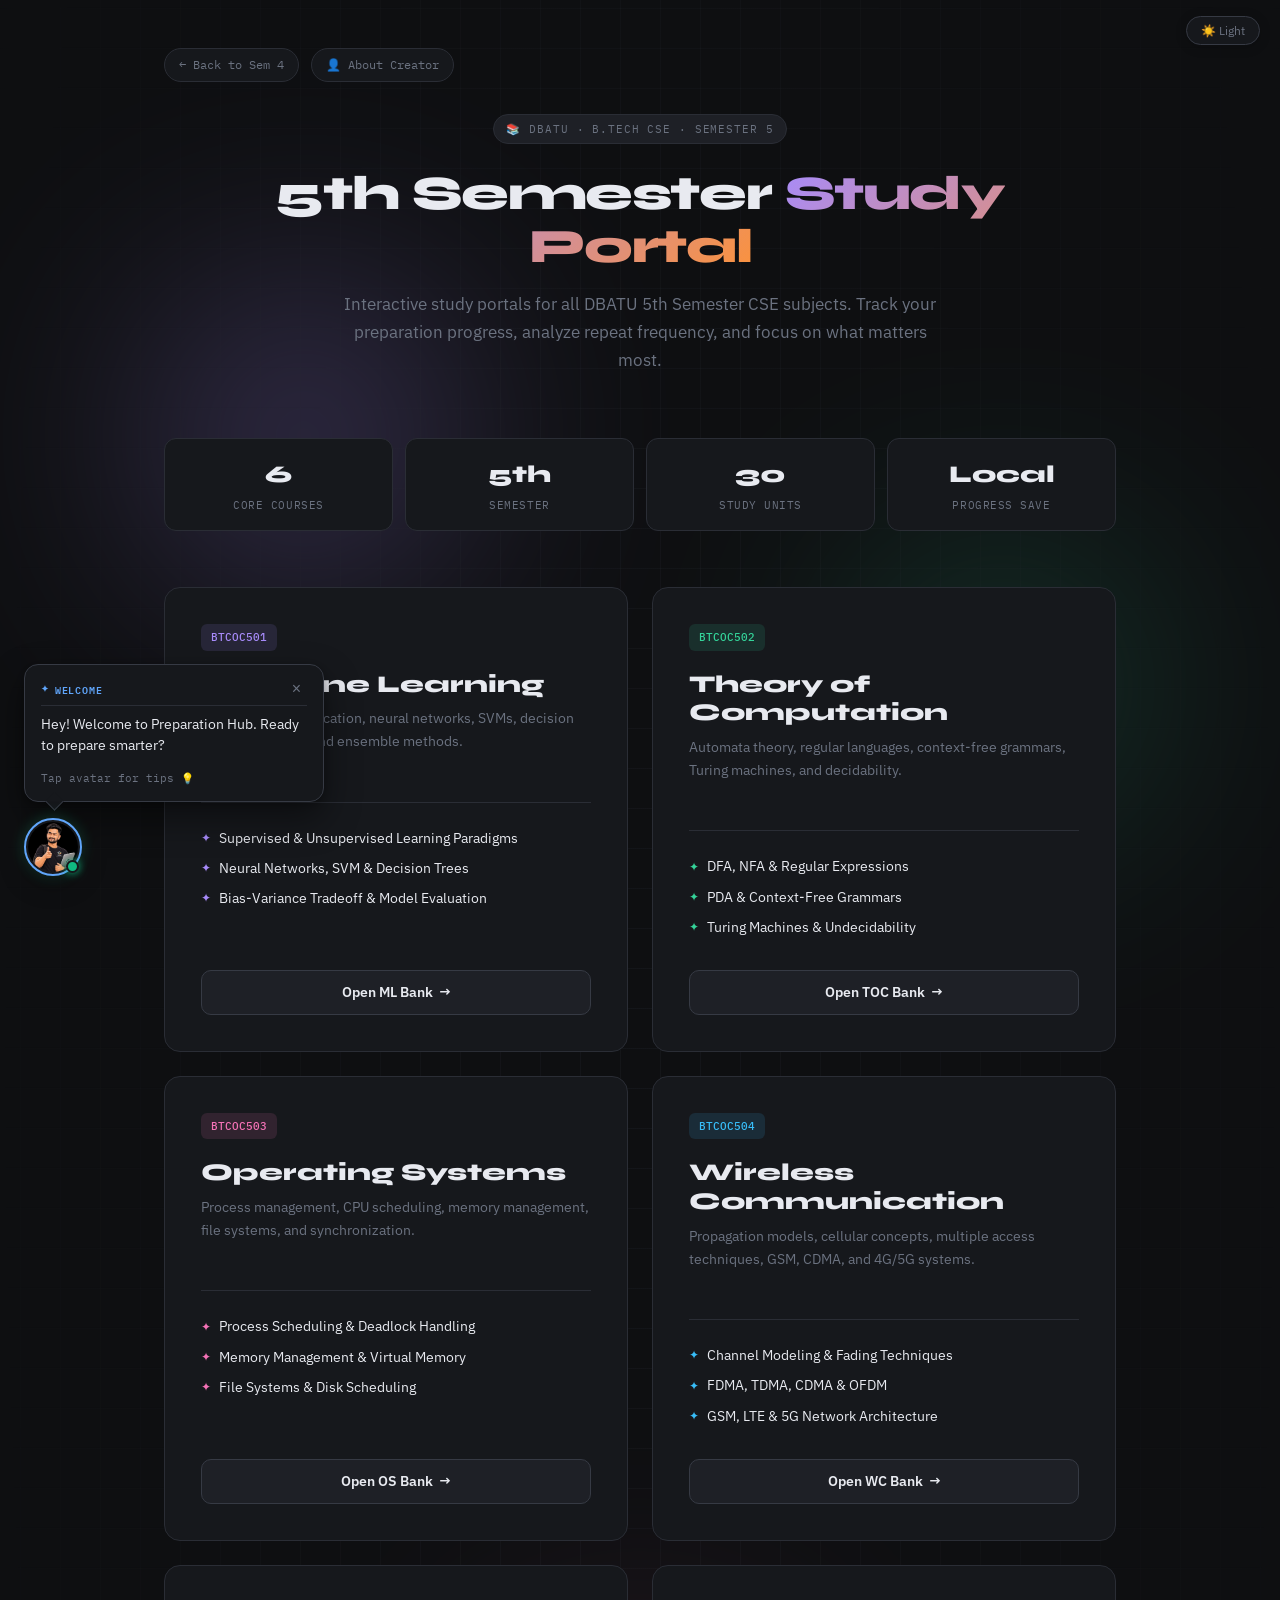
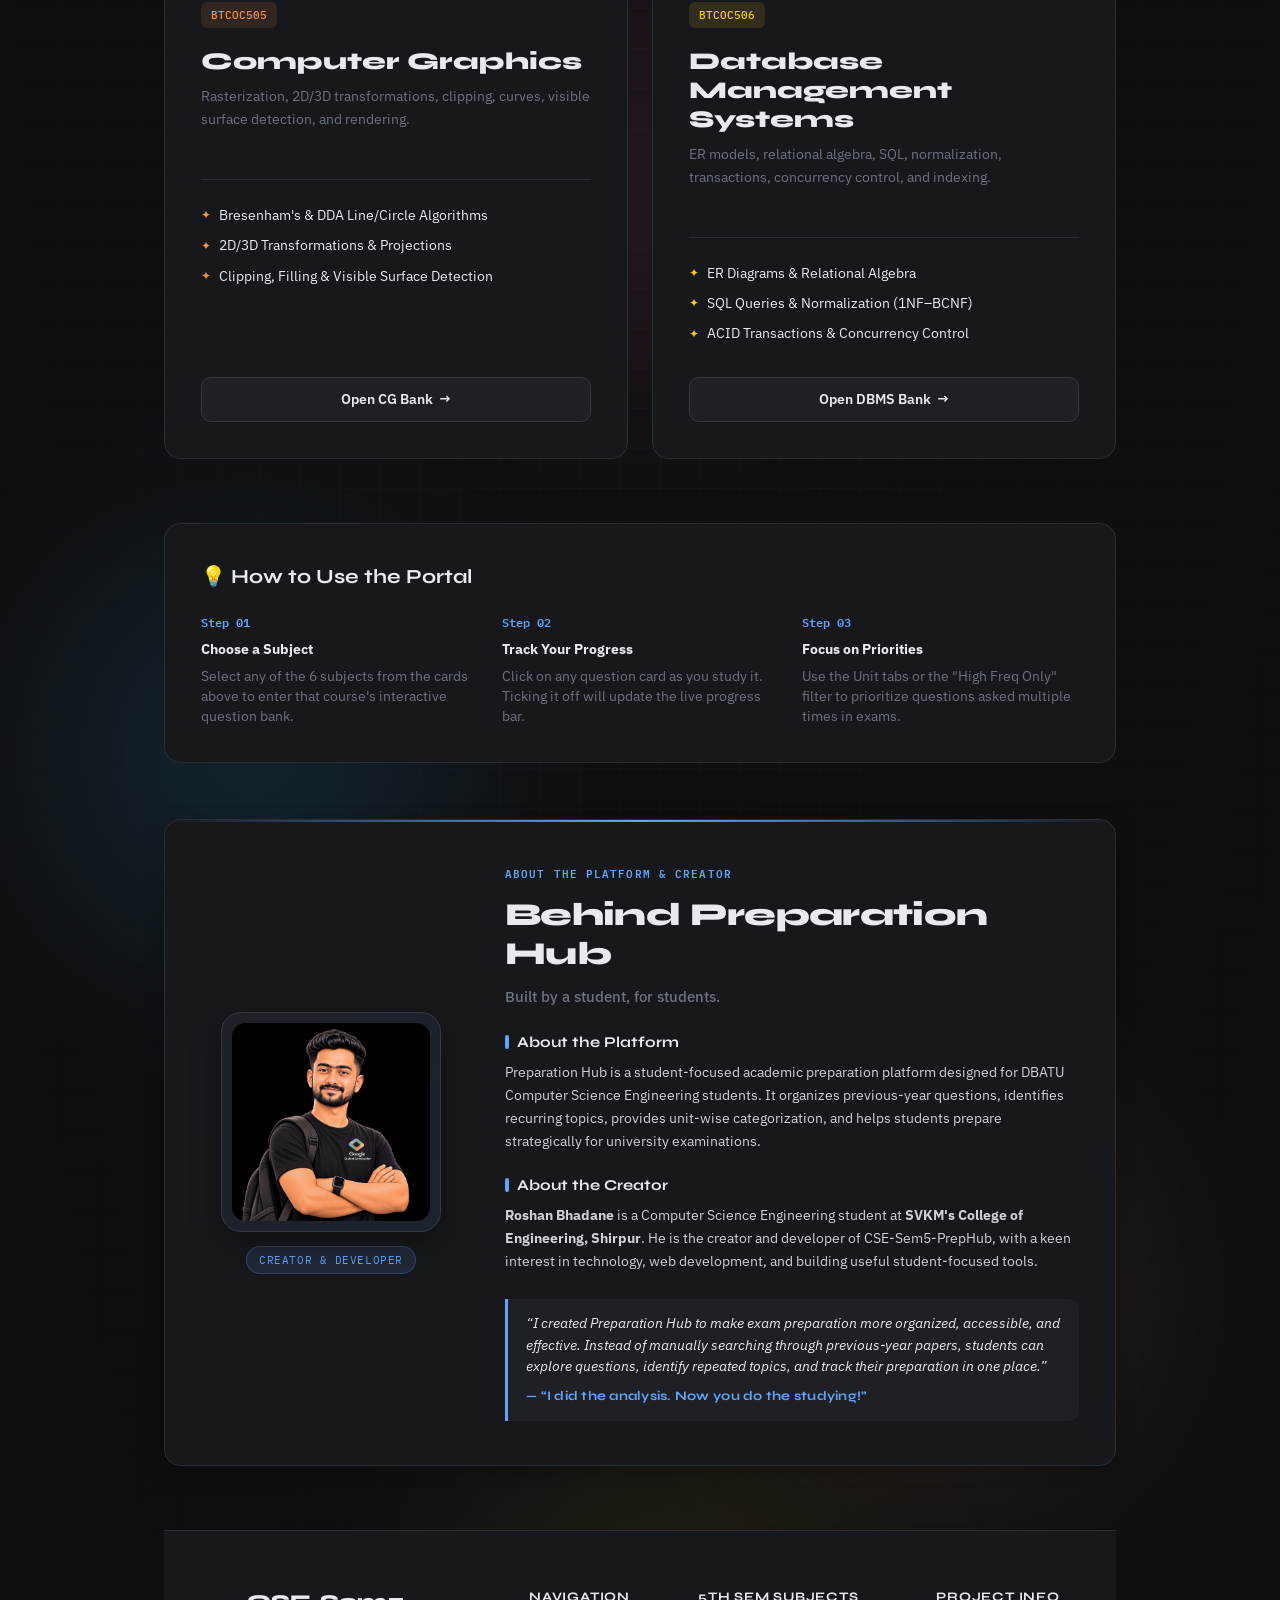
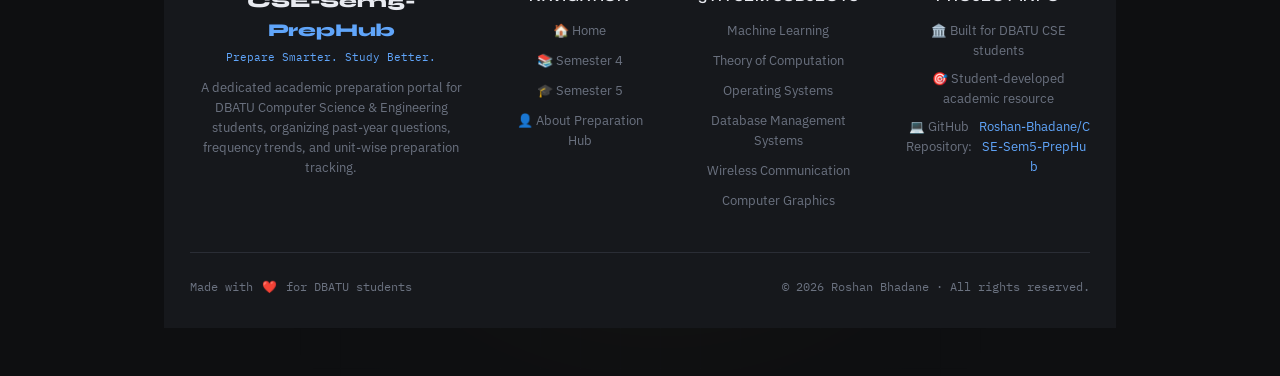
==== index.html @ 79b32caa "Integrate animated avatar student guide, About section, and unified footer system across all pages" ====
<!DOCTYPE html>
<html lang="en">
<head>
<meta charset="UTF-8">
<meta name="viewport" content="width=device-width, initial-scale=1.0">
<meta name="description" content="DBATU 5th Semester CSE Study Portal — Interactive PYQ banks for ML, TOC, OS, WC, CG and DBMS with frequency analysis and progress tracking.">
<title>DBATU – 5th Sem CSE Study Portal</title>
<link href="https://fonts.googleapis.com/css2?family=Syne:wght@400;600;700;800&family=IBM+Plex+Mono:wght@400;500&family=IBM+Plex+Sans:wght@300;400;500;600&display=swap" rel="stylesheet">
<link rel="stylesheet" href="assets/css/branding.css">
<style>
  :root {
    --bg: #0e0f11;
    --surface: #16181c;
    --surface2: #1e2026;
    --border: #2a2d35;
    --border2: #363a44;
    --text: #e8eaf0;
    --muted: #6b7280;
    --faint: #3a3d47;

    --ml-color: #a78bfa;
    --ml-glow: rgba(167, 139, 250, 0.15);
    --toc-color: #34d399;
    --toc-glow: rgba(52, 211, 153, 0.15);
    --os-color: #f472b6;
    --os-glow: rgba(244, 114, 182, 0.15);
    --wc-color: #38bdf8;
    --wc-glow: rgba(56, 189, 248, 0.15);
    --cg-color: #fb923c;
    --cg-glow: rgba(251, 146, 60, 0.15);
    --dbms-color: #facc15;
    --dbms-glow: rgba(250, 204, 21, 0.15);
    --primary: #60a5fa;
  }

  * { box-sizing: border-box; margin: 0; padding: 0; }
  html { scroll-behavior: smooth; }

  body {
    background: var(--bg);
    color: var(--text);
    font-family: 'IBM Plex Sans', sans-serif;
    font-size: 15px;
    line-height: 1.65;
    min-height: 100vh;
    overflow-x: hidden;
    position: relative;
  }

  /* ─── GRID BACKGROUND ─── */
  body::before {
    content: '';
    position: absolute;
    top: 0; left: 0; right: 0; bottom: 0;
    background-image: 
      linear-gradient(rgba(42, 45, 53, 0.25) 1px, transparent 1px),
      linear-gradient(90deg, rgba(42, 45, 53, 0.25) 1px, transparent 1px);
    background-size: 40px 40px;
    background-position: center;
    mask-image: radial-gradient(ellipse at 50% 30%, black, transparent 80%);
    -webkit-mask-image: radial-gradient(ellipse at 50% 30%, black, transparent 80%);
    pointer-events: none;
    z-index: 1;
  }

  /* ─── DECORATIVE GLOWS ─── */
  .glow-orb {
    position: absolute;
    width: 300px;
    height: 300px;
    border-radius: 50%;
    filter: blur(120px);
    pointer-events: none;
    z-index: 0;
    opacity: 0.3;
  }
  #ml-orb {
    background: var(--ml-color);
    top: 8%;
    left: 12%;
  }
  #toc-orb {
    background: var(--toc-color);
    top: 15%;
    right: 10%;
    opacity: 0.2;
  }
  #os-orb {
    background: var(--os-color);
    top: 50%;
    left: 50%;
    transform: translate(-50%, -50%);
    opacity: 0.15;
  }
  #wc-orb {
    background: var(--wc-color);
    bottom: 30%;
    left: 8%;
    opacity: 0.2;
  }
  #cg-orb {
    background: var(--cg-color);
    bottom: 15%;
    right: 15%;
    opacity: 0.2;
  }
  #dbms-orb {
    background: var(--dbms-color);
    bottom: 5%;
    left: 40%;
    opacity: 0.15;
  }

  /* ─── CONTAINER ─── */
  .container {
    max-width: 1000px;
    margin: 0 auto;
    padding: 3rem 1.5rem;
    position: relative;
    z-index: 2;
  }

  /* ─── HEADER ─── */
  header {
    text-align: center;
    margin-bottom: 4rem;
  }
  .uni-badge {
    font-family: 'IBM Plex Mono', monospace;
    font-size: 11px;
    background: var(--surface2);
    border: 1px solid var(--border);
    color: var(--muted);
    padding: 5px 12px;
    border-radius: 20px;
    letter-spacing: .08em;
    display: inline-block;
    margin-bottom: 1.5rem;
    text-transform: uppercase;
    animation: fadeIn 0.8s ease;
  }
  h1 {
    font-family: 'Syne', sans-serif;
    font-size: clamp(28px, 6vw, 48px);
    font-weight: 800;
    letter-spacing: -.03em;
    color: var(--text);
    line-height: 1.1;
    margin-bottom: 1rem;
    animation: slideUp 0.8s cubic-bezier(0.16, 1, 0.3, 1);
  }
  h1 span {
    background: linear-gradient(135deg, var(--ml-color), var(--cg-color));
    -webkit-background-clip: text;
    background-clip: text;
    -webkit-text-fill-color: transparent;
    color: transparent;
  }
  header p {
    font-size: clamp(14px, 2vw, 17px);
    color: var(--muted);
    max-width: 620px;
    margin: 0 auto;
    animation: slideUp 0.9s cubic-bezier(0.16, 1, 0.3, 1);
  }

  /* ─── STATS DASHBOARD ─── */
  .stats-grid {
    display: grid;
    grid-template-columns: repeat(4, 1fr);
    gap: 12px;
    margin-bottom: 3.5rem;
    animation: slideUp 1s cubic-bezier(0.16, 1, 0.3, 1);
  }
  .stat-card {
    background: var(--surface);
    border: 1px solid var(--border);
    border-radius: 12px;
    padding: 1rem 1.25rem;
    text-align: center;
    transition: transform 0.2s ease, border-color 0.2s ease;
  }
  .stat-card:hover {
    border-color: var(--border2);
    transform: translateY(-2px);
  }
  .stat-val {
    font-family: 'Syne', sans-serif;
    font-size: 24px;
    font-weight: 800;
    color: var(--text);
    margin-bottom: 2px;
  }
  .stat-label {
    font-family: 'IBM Plex Mono', monospace;
    font-size: 11px;
    color: var(--muted);
    text-transform: uppercase;
    letter-spacing: 0.05em;
  }

  /* ─── PORTAL CARDS ─── */
  .portal-grid {
    display: grid;
    grid-template-columns: repeat(2, 1fr);
    gap: 1.5rem;
    margin-bottom: 4rem;
    animation: slideUp 1.1s cubic-bezier(0.16, 1, 0.3, 1);
  }
  
  .portal-card {
    background: var(--surface);
    border: 1px solid var(--border);
    border-radius: 16px;
    padding: 2.25rem;
    display: flex;
    flex-direction: column;
    position: relative;
    overflow: hidden;
    transition: all 0.3s cubic-bezier(0.16, 1, 0.3, 1);
    cursor: pointer;
    text-decoration: none;
    color: inherit;
  }

  .portal-card::before {
    content: '';
    position: absolute;
    top: 0; left: 0; width: 100%; height: 100%;
    background: radial-gradient(800px circle at var(--x, 50%) var(--y, 50%), var(--card-glow), transparent 40%);
    opacity: 0;
    transition: opacity 0.3s ease;
    pointer-events: none;
    z-index: 1;
  }

  .portal-card:hover::before {
    opacity: 1;
  }

  .portal-card:hover {
    border-color: var(--card-theme);
    transform: translateY(-4px);
    box-shadow: 0 12px 30px var(--card-glow-shadow);
  }

  .portal-card.ml {
    --card-theme: var(--ml-color);
    --card-glow: var(--ml-glow);
    --card-glow-shadow: rgba(167, 139, 250, 0.08);
  }
  .portal-card.toc {
    --card-theme: var(--toc-color);
    --card-glow: var(--toc-glow);
    --card-glow-shadow: rgba(52, 211, 153, 0.08);
  }
  .portal-card.os {
    --card-theme: var(--os-color);
    --card-glow: var(--os-glow);
    --card-glow-shadow: rgba(244, 114, 182, 0.08);
  }
  .portal-card.wc {
    --card-theme: var(--wc-color);
    --card-glow: var(--wc-glow);
    --card-glow-shadow: rgba(56, 189, 248, 0.08);
  }
  .portal-card.cg {
    --card-theme: var(--cg-color);
    --card-glow: var(--cg-glow);
    --card-glow-shadow: rgba(251, 146, 60, 0.08);
  }
  .portal-card.dbms {
    --card-theme: var(--dbms-color);
    --card-glow: var(--dbms-glow);
    --card-glow-shadow: rgba(250, 204, 21, 0.08);
  }

  .card-badge {
    align-self: flex-start;
    font-family: 'IBM Plex Mono', monospace;
    font-size: 11px;
    font-weight: 500;
    color: var(--card-theme);
    background: color-mix(in srgb, var(--card-theme) 12%, transparent);
    padding: 4px 10px;
    border-radius: 6px;
    margin-bottom: 1.25rem;
    z-index: 2;
  }

  .card-title {
    font-family: 'Syne', sans-serif;
    font-size: 24px;
    font-weight: 800;
    color: var(--text);
    margin-bottom: 0.5rem;
    line-height: 1.2;
    z-index: 2;
  }

  .card-desc {
    font-size: 14px;
    color: var(--muted);
    margin-bottom: 1.5rem;
    z-index: 2;
  }

  .card-divider {
    height: 1px;
    background: var(--border);
    margin: 1.5rem 0;
    z-index: 2;
  }

  .card-features {
    list-style: none;
    display: flex;
    flex-direction: column;
    gap: 8px;
    margin-bottom: 2rem;
    z-index: 2;
  }

  .card-feature {
    font-size: 13.5px;
    color: var(--text);
    display: flex;
    align-items: center;
    gap: 8px;
  }

  .card-feature::before {
    content: '✦';
    color: var(--card-theme);
    font-size: 12px;
  }

  .card-action {
    margin-top: auto;
    background: var(--surface2);
    border: 1px solid var(--border2);
    color: var(--text);
    text-align: center;
    padding: 10px 16px;
    border-radius: 10px;
    font-size: 14px;
    font-weight: 600;
    display: flex;
    align-items: center;
    justify-content: center;
    gap: 6px;
    transition: all 0.2s ease;
    z-index: 2;
  }

  .portal-card:hover .card-action {
    background: var(--card-theme);
    border-color: var(--card-theme);
    color: #000000;
  }

  /* ─── GUIDE SECTION ─── */
  .guide-section {
    background: var(--surface);
    border: 1px solid var(--border);
    border-radius: 16px;
    padding: 2.25rem;
    animation: slideUp 1.2s cubic-bezier(0.16, 1, 0.3, 1);
  }
  .guide-title {
    font-family: 'Syne', sans-serif;
    font-size: 20px;
    font-weight: 700;
    color: var(--text);
    margin-bottom: 1.25rem;
    display: flex;
    align-items: center;
    gap: 8px;
  }
  .guide-grid {
    display: grid;
    grid-template-columns: repeat(3, 1fr);
    gap: 1.5rem;
  }
  .guide-step {
    font-size: 13.5px;
  }
  .step-num {
    font-family: 'IBM Plex Mono', monospace;
    font-size: 12px;
    color: var(--primary);
    margin-bottom: 6px;
    display: block;
    font-weight: 600;
  }
  .guide-step h4 {
    font-size: 14px;
    color: var(--text);
    margin-bottom: 4px;
  }
  .guide-step p {
    color: var(--muted);
    line-height: 1.5;
  }

  /* ─── BACK LINK ─── */
  .back-link {
    display: inline-flex;
    align-items: center;
    gap: 6px;
    font-family: 'IBM Plex Mono', monospace;
    font-size: 12px;
    color: var(--muted);
    text-decoration: none;
    padding: 6px 14px;
    border: 1px solid var(--border);
    border-radius: 20px;
    background: var(--surface);
    margin-bottom: 2rem;
    transition: all 0.2s ease;
    animation: fadeIn 0.6s ease;
  }
  .back-link:hover {
    color: var(--text);
    border-color: var(--border2);
    background: var(--surface2);
  }

  /* ─── FOOTER ─── */
  footer {
    text-align: center;
    margin-top: 5rem;
    padding-top: 2rem;
    border-top: 1px solid var(--border);
    font-family: 'IBM Plex Mono', monospace;
    font-size: 12px;
    color: var(--muted);
  }

  /* ─── ANIMATIONS ─── */
  @keyframes fadeIn {
    from { opacity: 0; }
    to { opacity: 1; }
  }
  @keyframes slideUp {
    from { opacity: 0; transform: translateY(20px); }
    to { opacity: 1; transform: translateY(0); }
  }

  /* ─── RESPONSIVE ─── */
  @media (max-width: 900px) {
    .portal-grid {
      grid-template-columns: 1fr;
      gap: 1.5rem;
    }
  }
  @media (max-width: 768px) {
    .stats-grid {
      grid-template-columns: repeat(2, 1fr);
    }
    .guide-grid {
      grid-template-columns: 1fr;
      gap: 1.25rem;
    }
    .container {
      padding: 2rem 1rem;
    }
  }

  /* ─── LIGHT MODE ─── */
  html.light {
    --bg: #eceff6;
    --surface: #ffffff;
    --surface2: #f4f6fb;
    --border: rgba(0,0,0,0.07);
    --border2: rgba(0,0,0,0.13);
    --text: #0c0e15;
    --muted: #5c6880;
    --faint: #e0e4ef;
    --ml-glow: rgba(167,139,250,0.12);
    --toc-glow: rgba(52,211,153,0.12);
    --os-glow: rgba(244,114,182,0.12);
    --wc-glow: rgba(56,189,248,0.12);
    --cg-glow: rgba(251,146,60,0.12);
    --dbms-glow: rgba(250,204,21,0.12);
  }
  html.light body::before { opacity: 0.4; }
  html.light .glow-orb { opacity: 0.10; }
  html.light .stat-card {
    background: #ffffff;
    border-color: rgba(0,0,0,0.07);
    box-shadow: 0 1px 2px rgba(0,0,0,0.05), 0 2px 10px rgba(0,0,0,0.04);
  }
  html.light .stat-card:hover {
    border-color: rgba(0,0,0,0.12);
    box-shadow: 0 4px 14px rgba(0,0,0,0.09);
  }
  html.light .portal-card {
    background: #ffffff;
    border-color: rgba(0,0,0,0.07);
    box-shadow: 0 2px 4px rgba(0,0,0,0.06), 0 6px 22px rgba(0,0,0,0.05);
  }
  html.light .portal-card:hover {
    box-shadow: 0 8px 28px rgba(0,0,0,0.11), 0 2px 8px rgba(0,0,0,0.07);
  }
  html.light .card-divider { background: rgba(0,0,0,0.06); }
  html.light .card-action {
    background: #f0f3f9;
    border-color: rgba(0,0,0,0.10);
    color: #0c0e15;
  }
  html.light .guide-section {
    background: #ffffff;
    border-color: rgba(0,0,0,0.07);
    box-shadow: 0 1px 3px rgba(0,0,0,0.06), 0 4px 18px rgba(0,0,0,0.05);
  }
  html.light footer { border-top-color: rgba(0,0,0,0.08); }
  html.light .back-link {
    background: #ffffff;
    border-color: rgba(0,0,0,0.10);
  }

  /* ─── FLOATING THEME TOGGLE ─── */
  .theme-toggle-float {
    position: fixed;
    top: 16px;
    right: 20px;
    z-index: 999;
    background: var(--surface);
    border: 1px solid var(--border2);
    color: var(--muted);
    padding: 6px 14px;
    border-radius: 20px;
    font-size: 12px;
    cursor: pointer;
    transition: all .15s ease;
    font-family: 'IBM Plex Sans', sans-serif;
    display: inline-flex;
    align-items: center;
    gap: 5px;
    box-shadow: 0 2px 12px rgba(0,0,0,.2);
    white-space: nowrap;
  }
  .theme-toggle-float:hover { background: var(--faint); color: var(--text); border-color: var(--border2); }
</style>
</head>
<body>

<div class="glow-orb" id="ml-orb"></div>
<div class="glow-orb" id="toc-orb"></div>
<div class="glow-orb" id="os-orb"></div>
<div class="glow-orb" id="wc-orb"></div>
<div class="glow-orb" id="cg-orb"></div>
<div class="glow-orb" id="dbms-orb"></div>

<button class="theme-toggle-float" id="theme-toggle-btn" onclick="toggleTheme()">☀️ Light</button>

<div class="container">
  <a href="sem4index.html" class="back-link">← Back to Sem 4</a>
  <a href="#about" class="back-link" style="margin-left: 8px;">👤 About Creator</a>

  <!-- ─── HEADER ─── -->
  <header>
    <div class="uni-badge">📚 DBATU · B.Tech CSE · Semester 5</div>
    <h1>5th Semester <span>Study Portal</span></h1>
    <p>Interactive study portals for all DBATU 5th Semester CSE subjects. Track your preparation progress, analyze repeat frequency, and focus on what matters most.</p>
  </header>

  <!-- ─── STATS DASHBOARD ─── -->
  <div class="stats-grid">
    <div class="stat-card">
      <div class="stat-val">6</div>
      <div class="stat-label">Core Courses</div>
    </div>
    <div class="stat-card">
      <div class="stat-val">5th</div>
      <div class="stat-label">Semester</div>
    </div>
    <div class="stat-card">
      <div class="stat-val">30</div>
      <div class="stat-label">Study Units</div>
    </div>
    <div class="stat-card">
      <div class="stat-val">Local</div>
      <div class="stat-label">Progress Save</div>
    </div>
  </div>

  <!-- ─── PORTAL CARDS ─── -->
  <div class="portal-grid">
    <!-- Machine Learning Card -->
    <a href="ml.html" class="portal-card ml" id="card-ml">
      <span class="card-badge">BTCOC501</span>
      <h3 class="card-title">Machine Learning</h3>
      <p class="card-desc">Regression, classification, neural networks, SVMs, decision trees, clustering, and ensemble methods.</p>
      
      <div class="card-divider"></div>
      
      <ul class="card-features">
        <li class="card-feature">Supervised & Unsupervised Learning Paradigms</li>
        <li class="card-feature">Neural Networks, SVM & Decision Trees</li>
        <li class="card-feature">Bias-Variance Tradeoff & Model Evaluation</li>
      </ul>
      
      <div class="card-action">
        Open ML Bank
        <span class="arrow">→</span>
      </div>
    </a>

    <!-- Theory of Computation Card -->
    <a href="toc.html" class="portal-card toc" id="card-toc">
      <span class="card-badge">BTCOC502</span>
      <h3 class="card-title">Theory of Computation</h3>
      <p class="card-desc">Automata theory, regular languages, context-free grammars, Turing machines, and decidability.</p>
      
      <div class="card-divider"></div>
      
      <ul class="card-features">
        <li class="card-feature">DFA, NFA & Regular Expressions</li>
        <li class="card-feature">PDA & Context-Free Grammars</li>
        <li class="card-feature">Turing Machines & Undecidability</li>
      </ul>
      
      <div class="card-action">
        Open TOC Bank
        <span class="arrow">→</span>
      </div>
    </a>

    <!-- Operating System Card -->
    <a href="os.html" class="portal-card os" id="card-os">
      <span class="card-badge">BTCOC503</span>
      <h3 class="card-title">Operating Systems</h3>
      <p class="card-desc">Process management, CPU scheduling, memory management, file systems, and synchronization.</p>
      
      <div class="card-divider"></div>
      
      <ul class="card-features">
        <li class="card-feature">Process Scheduling & Deadlock Handling</li>
        <li class="card-feature">Memory Management & Virtual Memory</li>
        <li class="card-feature">File Systems & Disk Scheduling</li>
      </ul>
      
      <div class="card-action">
        Open OS Bank
        <span class="arrow">→</span>
      </div>
    </a>

    <!-- Wireless Communication Card -->
    <a href="wc.html" class="portal-card wc" id="card-wc">
      <span class="card-badge">BTCOC504</span>
      <h3 class="card-title">Wireless Communication</h3>
      <p class="card-desc">Propagation models, cellular concepts, multiple access techniques, GSM, CDMA, and 4G/5G systems.</p>
      
      <div class="card-divider"></div>
      
      <ul class="card-features">
        <li class="card-feature">Channel Modeling & Fading Techniques</li>
        <li class="card-feature">FDMA, TDMA, CDMA & OFDM</li>
        <li class="card-feature">GSM, LTE & 5G Network Architecture</li>
      </ul>
      
      <div class="card-action">
        Open WC Bank
        <span class="arrow">→</span>
      </div>
    </a>

    <!-- Computer Graphics Card -->
    <a href="cg.html" class="portal-card cg" id="card-cg">
      <span class="card-badge">BTCOC505</span>
      <h3 class="card-title">Computer Graphics</h3>
      <p class="card-desc">Rasterization, 2D/3D transformations, clipping, curves, visible surface detection, and rendering.</p>
      
      <div class="card-divider"></div>
      
      <ul class="card-features">
        <li class="card-feature">Bresenham's & DDA Line/Circle Algorithms</li>
        <li class="card-feature">2D/3D Transformations & Projections</li>
        <li class="card-feature">Clipping, Filling & Visible Surface Detection</li>
      </ul>
      
      <div class="card-action">
        Open CG Bank
        <span class="arrow">→</span>
      </div>
    </a>

    <!-- Database Management System Card -->
    <a href="dbms.html" class="portal-card dbms" id="card-dbms">
      <span class="card-badge">BTCOC506</span>
      <h3 class="card-title">Database Management Systems</h3>
      <p class="card-desc">ER models, relational algebra, SQL, normalization, transactions, concurrency control, and indexing.</p>
      
      <div class="card-divider"></div>
      
      <ul class="card-features">
        <li class="card-feature">ER Diagrams & Relational Algebra</li>
        <li class="card-feature">SQL Queries & Normalization (1NF–BCNF)</li>
        <li class="card-feature">ACID Transactions & Concurrency Control</li>
      </ul>
      
      <div class="card-action">
        Open DBMS Bank
        <span class="arrow">→</span>
      </div>
    </a>
  </div>

  <!-- ─── GUIDE SECTION ─── -->
  <div class="guide-section">
    <h3 class="guide-title">💡 How to Use the Portal</h3>
    <div class="guide-grid">
      <div class="guide-step">
        <span class="step-num">Step 01</span>
        <h4>Choose a Subject</h4>
        <p>Select any of the 6 subjects from the cards above to enter that course's interactive question bank.</p>
      </div>
      <div class="guide-step">
        <span class="step-num">Step 02</span>
        <h4>Track Your Progress</h4>
        <p>Click on any question card as you study it. Ticking it off will update the live progress bar.</p>
      </div>
      <div class="guide-step">
        <span class="step-num">Step 03</span>
        <h4>Focus on Priorities</h4>
        <p>Use the Unit tabs or the "High Freq Only" filter to prioritize questions asked multiple times in exams.</p>
      </div>
    </div>
  </div>

  <!-- ─── ABOUT SECTION ─── -->
  <section class="about-section" id="about">
    <div class="about-grid">
      <!-- Visual Column with avatar-about.png -->
      <div class="about-visual-column">
        <div class="about-avatar-card">
          <img src="assets/avatars/avatar-about.png" alt="Roshan Bhadane — Creator of Preparation Hub" class="about-avatar-img">
        </div>
        <span class="about-avatar-badge">CREATOR & DEVELOPER</span>
      </div>

      <!-- Content Column -->
      <div class="about-content-column">
        <div class="about-eyebrow">ABOUT THE PLATFORM &amp; CREATOR</div>
        <h2 class="about-title">Behind Preparation Hub</h2>
        <div class="about-subtitle">Built by a student, for students.</div>

        <!-- About Platform -->
        <div>
          <div class="about-block-title">About the Platform</div>
          <p class="about-text">
            Preparation Hub is a student-focused academic preparation platform designed for DBATU Computer Science Engineering students. It organizes previous-year questions, identifies recurring topics, provides unit-wise categorization, and helps students prepare strategically for university examinations.
          </p>
        </div>

        <!-- About Creator -->
        <div>
          <div class="about-block-title">About the Creator</div>
          <p class="about-text">
            <strong>Roshan Bhadane</strong> is a Computer Science Engineering student at <strong>SVKM&#39;s College of Engineering, Shirpur</strong>. He is the creator and developer of CSE-Sem5-PrepHub, with a keen interest in technology, web development, and building useful student-focused tools.
          </p>
        </div>

        <!-- Motivation & Quote -->
        <div class="about-quote-box">
          <p class="about-quote-text">
            &ldquo;I created Preparation Hub to make exam preparation more organized, accessible, and effective. Instead of manually searching through previous-year papers, students can explore questions, identify repeated topics, and track their preparation in one place.&rdquo;
          </p>
          <div class="about-signature-line">&mdash; &ldquo;I did the analysis. Now you do the studying!&rdquo;</div>
        </div>
      </div>
    </div>
  </section>

  <!-- ─── UNIFIED WEBSITE FOOTER ─── -->
<footer class="site-footer">
  <div class="footer-inner">
    <div class="footer-grid">
      <!-- Column 1: Branding -->
      <div class="footer-col">
        <div class="footer-brand-title">CSE-Sem5-<span>PrepHub</span></div>
        <span class="footer-tagline">Prepare Smarter. Study Better.</span>
        <p class="footer-desc">
          A dedicated academic preparation portal for DBATU Computer Science & Engineering students, organizing past-year questions, frequency trends, and unit-wise preparation tracking.
        </p>
      </div>

      <!-- Column 2: Quick Navigation -->
      <div class="footer-col">
        <h4 class="footer-col-title">Navigation</h4>
        <ul class="footer-links">
          <li><a href="index.html">🏠 Home</a></li>
          <li><a href="sem4index.html">📚 Semester 4</a></li>
          <li><a href="index.html">🎓 Semester 5</a></li>
          <li><a href="index.html#about">👤 About Preparation Hub</a></li>
        </ul>
      </div>

      <!-- Column 3: Subjects -->
      <div class="footer-col">
        <h4 class="footer-col-title">5th Sem Subjects</h4>
        <ul class="footer-links">
          <li><a href="ml.html">Machine Learning</a></li>
          <li><a href="toc.html">Theory of Computation</a></li>
          <li><a href="os.html">Operating Systems</a></li>
          <li><a href="dbms.html">Database Management Systems</a></li>
          <li><a href="wc.html">Wireless Communication</a></li>
          <li><a href="cg.html">Computer Graphics</a></li>
        </ul>
      </div>

      <!-- Column 4: Project Information -->
      <div class="footer-col">
        <h4 class="footer-col-title">Project Info</h4>
        <ul class="footer-info-list">
          <li>🏛️ Built for DBATU CSE students</li>
          <li>🎯 Student-developed academic resource</li>
          <li>
            💻 GitHub Repository:<br>
            <a href="https://github.com/Roshan-Bhadane/CSE-Sem5-PrepHub" target="_blank" rel="noopener noreferrer">Roshan-Bhadane/CSE-Sem5-PrepHub</a>
          </li>
        </ul>
      </div>
    </div>

    <!-- Bottom Bar -->
    <div class="footer-bottom">
      <div>Made with <span class="footer-heart">❤️</span> for DBATU students</div>
      <div>&copy; <span class="copyright-year">2026</span> Roshan Bhadane &middot; All rights reserved.</div>
    </div>
  </div>
</footer>
</div>

<script>
// ─── THEME ───
(function() {
  if (localStorage.getItem('theme') === 'light') {
    document.documentElement.classList.add('light');
  }
})();
function toggleTheme() {
  const isLight = document.documentElement.classList.toggle('light');
  localStorage.setItem('theme', isLight ? 'light' : 'dark');
  const btn = document.getElementById('theme-toggle-btn');
  if (btn) btn.innerHTML = isLight ? '🌙 Dark' : '☀️ Light';
}
function initToggleIcon() {
  const btn = document.getElementById('theme-toggle-btn');
  if (btn && document.documentElement.classList.contains('light')) btn.innerHTML = '🌙 Dark';
}
initToggleIcon();

  // Add hover interactive spotlight effect to cards
  const cards = document.querySelectorAll('.portal-card');
  cards.forEach(card => {
    card.addEventListener('mousemove', e => {
      const rect = card.getBoundingClientRect();
      const x = e.clientX - rect.left;
      const y = e.clientY - rect.top;
      card.style.setProperty('--x', `${x}px`);
      card.style.setProperty('--y', `${y}px`);
    });
  });
</script>

<script src="assets/js/branding.js" defer></script>
</body>
</html>
---- assets/css/branding.css ----
/* ═══════════════════════════════════════════════════════════════════
   CSE-Sem5-PrepHub — Shared Branding, Avatar System & Footer CSS
   ═══════════════════════════════════════════════════════════════════ */

/* ─── FLOATING AVATAR GUIDE WIDGET ─── */
.prephub-avatar-widget {
  position: fixed;
  bottom: 24px;
  left: 24px;
  z-index: 1000;
  display: flex;
  flex-direction: column;
  align-items: flex-start;
  pointer-events: none; /* children enable pointer events */
  font-family: 'IBM Plex Sans', -apple-system, BlinkMacSystemFont, sans-serif;
  user-select: none;
  animation: prephubAvatarSlideIn 0.5s cubic-bezier(0.16, 1, 0.3, 1) forwards;
}

/* Avatar Trigger Button */
.avatar-trigger-btn {
  pointer-events: auto;
  position: relative;
  width: 58px;
  height: 58px;
  border-radius: 50%;
  background: var(--surface, #16181c);
  border: 2px solid var(--primary, #34d399);
  padding: 2px;
  cursor: pointer;
  display: flex;
  align-items: center;
  justify-content: center;
  box-shadow: 0 8px 24px rgba(0, 0, 0, 0.35), 0 0 16px var(--primary-glow, rgba(52, 211, 153, 0.25));
  transition: transform 0.2s cubic-bezier(0.34, 1.56, 0.64, 1), box-shadow 0.2s ease, border-color 0.2s ease;
  overflow: visible;
}

.avatar-trigger-btn:hover {
  transform: scale(1.08) translateY(-2px);
  box-shadow: 0 12px 28px rgba(0, 0, 0, 0.45), 0 0 24px var(--primary-glow, rgba(52, 211, 153, 0.4));
}

.avatar-trigger-btn:active {
  transform: scale(0.96);
}

.avatar-img-circle {
  width: 100%;
  height: 100%;
  border-radius: 50%;
  object-fit: cover;
  object-position: top center;
  background: var(--surface2, #1e2026);
  display: block;
}

/* Status indicator dot */
.avatar-status-dot {
  position: absolute;
  bottom: 1px;
  right: 1px;
  width: 13px;
  height: 13px;
  border-radius: 50%;
  background: #10b981;
  border: 2px solid var(--surface, #16181c);
  box-shadow: 0 0 8px #10b981;
}

/* Speech Bubble */
.avatar-speech-bubble {
  pointer-events: auto;
  position: absolute;
  bottom: 74px;
  left: 0;
  width: 300px;
  max-width: calc(100vw - 48px);
  background: var(--surface, #16181c);
  border: 1px solid var(--border2, #363a44);
  border-radius: 14px;
  padding: 14px 16px;
  box-shadow: 0 16px 36px rgba(0, 0, 0, 0.45), 0 2px 10px rgba(0, 0, 0, 0.25);
  transform-origin: bottom left;
  opacity: 0;
  transform: translateY(10px) scale(0.95);
  transition: opacity 0.3s cubic-bezier(0.16, 1, 0.3, 1), transform 0.3s cubic-bezier(0.16, 1, 0.3, 1);
  display: none;
}

.avatar-speech-bubble.visible {
  display: block;
  opacity: 1;
  transform: translateY(0) scale(1);
}

/* Pointer Arrow */
.avatar-speech-bubble::after {
  content: '';
  position: absolute;
  bottom: -7px;
  left: 23px;
  width: 12px;
  height: 12px;
  background: var(--surface, #16181c);
  border-right: 1px solid var(--border2, #363a44);
  border-bottom: 1px solid var(--border2, #363a44);
  transform: rotate(45deg);
}

/* Bubble Header */
.bubble-header {
  display: flex;
  align-items: center;
  justify-content: space-between;
  margin-bottom: 8px;
  padding-bottom: 6px;
  border-bottom: 1px solid var(--border, #2a2d35);
}

.bubble-tag {
  font-family: 'IBM Plex Mono', monospace;
  font-size: 10px;
  font-weight: 600;
  letter-spacing: 0.08em;
  text-transform: uppercase;
  color: var(--primary, #34d399);
  display: flex;
  align-items: center;
  gap: 5px;
}

.bubble-tag::before {
  content: '✦';
  font-size: 9px;
}

.bubble-close-btn {
  background: transparent;
  border: none;
  color: var(--muted, #6b7280);
  font-size: 16px;
  line-height: 1;
  cursor: pointer;
  padding: 2px 6px;
  border-radius: 4px;
  transition: color 0.15s, background 0.15s;
}

.bubble-close-btn:hover {
  color: var(--text, #e8eaf0);
  background: var(--faint, #3a3d47);
}

/* Bubble Text */
.bubble-message {
  font-size: 13.5px;
  line-height: 1.55;
  color: var(--text, #e8eaf0);
  margin-bottom: 8px;
}

.bubble-footer {
  display: flex;
  align-items: center;
  justify-content: space-between;
  margin-top: 4px;
  padding-top: 6px;
  font-size: 11px;
  color: var(--muted, #6b7280);
  font-family: 'IBM Plex Mono', monospace;
}

.bubble-action-hint {
  font-size: 10.5px;
  color: var(--muted, #6b7280);
}

/* ─── ABOUT SECTION (index.html) ─── */
.about-section {
  margin: 3.5rem 0 2rem;
  padding: 2.75rem 2.25rem;
  background: var(--surface, #16181c);
  border: 1px solid var(--border, #2a2d35);
  border-radius: 16px;
  position: relative;
  overflow: hidden;
  box-shadow: 0 4px 20px rgba(0, 0, 0, 0.2);
}

.about-section::before {
  content: '';
  position: absolute;
  top: 0;
  left: 0;
  right: 0;
  height: 2px;
  background: linear-gradient(90deg, transparent, var(--primary, #34d399), transparent);
}

.about-grid {
  display: grid;
  grid-template-columns: 260px 1fr;
  gap: 2.75rem;
  align-items: center;
}

.about-visual-column {
  display: flex;
  flex-direction: column;
  align-items: center;
  text-align: center;
}

.about-avatar-card {
  position: relative;
  width: 220px;
  height: 220px;
  border-radius: 20px;
  background: linear-gradient(135deg, var(--surface2, #1e2026), color-mix(in srgb, var(--primary, #34d399) 8%, var(--surface, #16181c)));
  border: 1px solid var(--border2, #363a44);
  padding: 10px;
  display: flex;
  align-items: center;
  justify-content: center;
  box-shadow: 0 12px 30px rgba(0, 0, 0, 0.35);
}

.about-avatar-img {
  width: 100%;
  height: 100%;
  object-fit: cover;
  object-position: top center;
  border-radius: 14px;
}

.about-avatar-badge {
  margin-top: 14px;
  font-family: 'IBM Plex Mono', monospace;
  font-size: 11px;
  color: var(--primary, #34d399);
  background: color-mix(in srgb, var(--primary, #34d399) 12%, transparent);
  border: 1px solid color-mix(in srgb, var(--primary, #34d399) 25%, transparent);
  padding: 4px 12px;
  border-radius: 20px;
  letter-spacing: 0.05em;
}

.about-content-column {
  display: flex;
  flex-direction: column;
  gap: 1.25rem;
}

.about-eyebrow {
  font-family: 'IBM Plex Mono', monospace;
  font-size: 11px;
  font-weight: 600;
  letter-spacing: 0.1em;
  text-transform: uppercase;
  color: var(--primary, #34d399);
  margin-bottom: -6px;
}

.about-title {
  font-family: 'Syne', sans-serif;
  font-size: clamp(24px, 3.5vw, 32px);
  font-weight: 800;
  letter-spacing: -0.02em;
  color: var(--text, #e8eaf0);
  line-height: 1.2;
}

.about-subtitle {
  font-size: 15px;
  color: var(--muted, #6b7280);
  font-weight: 500;
  margin-top: -8px;
}

.about-block-title {
  font-family: 'Syne', sans-serif;
  font-size: 15px;
  font-weight: 700;
  color: var(--text, #e8eaf0);
  margin-bottom: 6px;
  display: flex;
  align-items: center;
  gap: 8px;
}

.about-block-title::before {
  content: '';
  width: 4px;
  height: 14px;
  background: var(--primary, #34d399);
  border-radius: 2px;
  display: inline-block;
}

.about-text {
  font-size: 14px;
  line-height: 1.65;
  color: color-mix(in srgb, var(--text, #e8eaf0) 88%, transparent);
}

.about-quote-box {
  background: var(--surface2, #1e2026);
  border-left: 3px solid var(--primary, #34d399);
  border-radius: 0 10px 10px 0;
  padding: 14px 18px;
  margin-top: 6px;
}

.about-quote-text {
  font-size: 13.5px;
  font-style: italic;
  color: var(--text, #e8eaf0);
  line-height: 1.6;
}

.about-signature-line {
  margin-top: 8px;
  font-family: 'Syne', sans-serif;
  font-weight: 700;
  font-size: 13px;
  color: var(--primary, #34d399);
  letter-spacing: 0.02em;
}

/* ─── UNIFIED WEBSITE FOOTER ─── */
.site-footer {
  width: 100%;
  background: var(--surface, #16181c);
  border-top: 1px solid var(--border, #2a2d35);
  padding: 3.5rem 1.5rem 2rem;
  margin-top: 4rem;
  color: var(--muted, #6b7280);
  font-family: 'IBM Plex Sans', -apple-system, sans-serif;
  font-size: 13.5px;
  line-height: 1.6;
}

.footer-inner {
  max-width: 900px;
  margin: 0 auto;
}

.footer-grid {
  display: grid;
  grid-template-columns: 2fr 1fr 1.3fr 1.3fr;
  gap: 2.25rem;
  margin-bottom: 2.5rem;
}

.footer-col-title {
  font-family: 'Syne', sans-serif;
  font-size: 13px;
  font-weight: 700;
  letter-spacing: 0.06em;
  text-transform: uppercase;
  color: var(--text, #e8eaf0);
  margin-bottom: 12px;
}

.footer-brand-title {
  font-family: 'Syne', sans-serif;
  font-size: 18px;
  font-weight: 800;
  color: var(--text, #e8eaf0);
  letter-spacing: -0.01em;
  margin-bottom: 4px;
}

.footer-brand-title span {
  color: var(--primary, #34d399);
}

.footer-tagline {
  font-family: 'IBM Plex Mono', monospace;
  font-size: 11px;
  color: var(--primary, #34d399);
  margin-bottom: 10px;
  display: block;
}

.footer-desc {
  font-size: 12.5px;
  line-height: 1.6;
  color: var(--muted, #6b7280);
}

.footer-links {
  list-style: none;
  padding: 0;
  margin: 0;
  display: flex;
  flex-direction: column;
  gap: 8px;
}

.footer-links li a {
  color: var(--muted, #6b7280);
  text-decoration: none;
  font-size: 13px;
  transition: color 0.15s ease, transform 0.15s ease;
  display: inline-flex;
  align-items: center;
  gap: 6px;
}

.footer-links li a:hover {
  color: var(--primary, #34d399);
  transform: translateX(2px);
}

.footer-info-list {
  list-style: none;
  padding: 0;
  margin: 0;
  display: flex;
  flex-direction: column;
  gap: 8px;
  font-size: 12.5px;
}

.footer-info-list li {
  display: flex;
  align-items: flex-start;
  gap: 6px;
}

.footer-info-list a {
  color: var(--primary, #34d399);
  text-decoration: none;
  word-break: break-all;
}

.footer-info-list a:hover {
  text-decoration: underline;
}

.footer-bottom {
  border-top: 1px solid var(--border, #2a2d35);
  padding-top: 1.5rem;
  display: flex;
  align-items: center;
  justify-content: space-between;
  flex-wrap: wrap;
  gap: 12px;
  font-size: 12px;
  color: var(--muted, #6b7280);
  font-family: 'IBM Plex Mono', monospace;
}

.footer-heart {
  color: #ef4444;
  display: inline-block;
  margin: 0 2px;
}

/* ─── ANIMATION KEYFRAMES ─── */
@keyframes prephubAvatarSlideIn {
  0% {
    opacity: 0;
    transform: translateY(30px) scale(0.9);
  }
  100% {
    opacity: 1;
    transform: translateY(0) scale(1);
  }
}

/* ─── LIGHT MODE OVERRIDES ─── */
html.light .prephub-avatar-widget .avatar-trigger-btn {
  background: #ffffff;
  box-shadow: 0 8px 24px rgba(0, 0, 0, 0.12), 0 0 16px var(--primary-glow, rgba(52, 211, 153, 0.2));
}

html.light .prephub-avatar-widget .avatar-speech-bubble {
  background: #ffffff;
  border-color: rgba(0, 0, 0, 0.12);
  box-shadow: 0 16px 36px rgba(0, 0, 0, 0.14), 0 2px 10px rgba(0, 0, 0, 0.06);
}

html.light .prephub-avatar-widget .avatar-speech-bubble::after {
  background: #ffffff;
  border-right-color: rgba(0, 0, 0, 0.12);
  border-bottom-color: rgba(0, 0, 0, 0.12);
}

html.light .about-section {
  background: #ffffff;
  border-color: rgba(0, 0, 0, 0.08);
  box-shadow: 0 4px 20px rgba(0, 0, 0, 0.06);
}

html.light .about-avatar-card {
  background: #f4f6fb;
  border-color: rgba(0, 0, 0, 0.09);
  box-shadow: 0 8px 24px rgba(0, 0, 0, 0.08);
}

html.light .about-quote-box {
  background: #f8f9fc;
  border-left-color: var(--primary, #34d399);
}

html.light .site-footer {
  background: #ffffff;
  border-top-color: rgba(0, 0, 0, 0.08);
}

html.light .footer-bottom {
  border-top-color: rgba(0, 0, 0, 0.08);
}

/* ─── RESPONSIVE STYLING ─── */
@media (max-width: 820px) {
  .footer-grid {
    grid-template-columns: repeat(2, 1fr);
    gap: 2rem;
  }
}

@media (max-width: 768px) {
  .about-grid {
    grid-template-columns: 1fr;
    text-align: center;
    gap: 1.75rem;
  }

  .about-visual-column {
    margin: 0 auto;
  }

  .about-block-title {
    justify-content: center;
  }

  .about-quote-box {
    text-align: left;
  }
}

@media (max-width: 600px) {
  .prephub-avatar-widget {
    bottom: 16px;
    left: 16px;
  }

  .avatar-trigger-btn {
    width: 50px;
    height: 50px;
  }

  .avatar-speech-bubble {
    bottom: 64px;
    left: 0;
    width: 280px;
    padding: 12px;
  }

  .footer-grid {
    grid-template-columns: 1fr;
    gap: 1.75rem;
  }

  .footer-bottom {
    flex-direction: column;
    text-align: center;
    gap: 8px;
  }

  .about-section {
    padding: 2rem 1.25rem;
  }
}
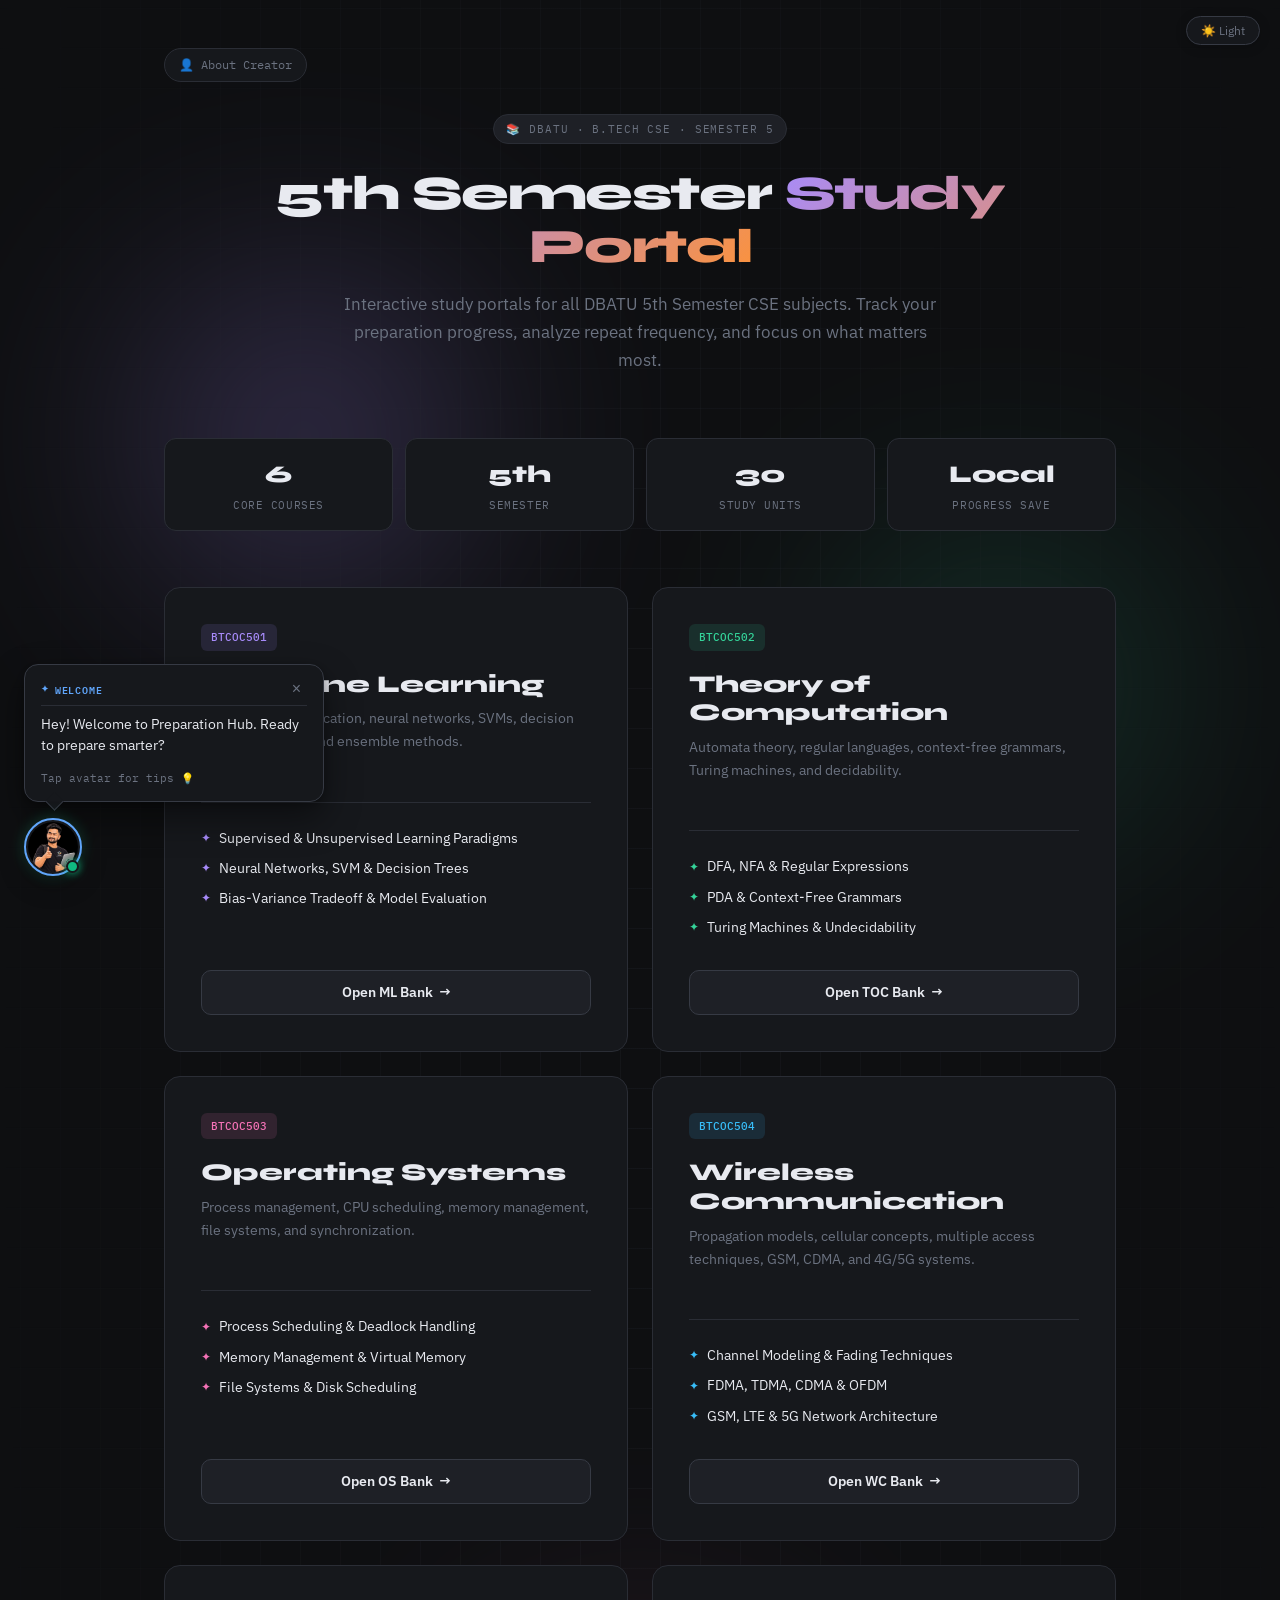
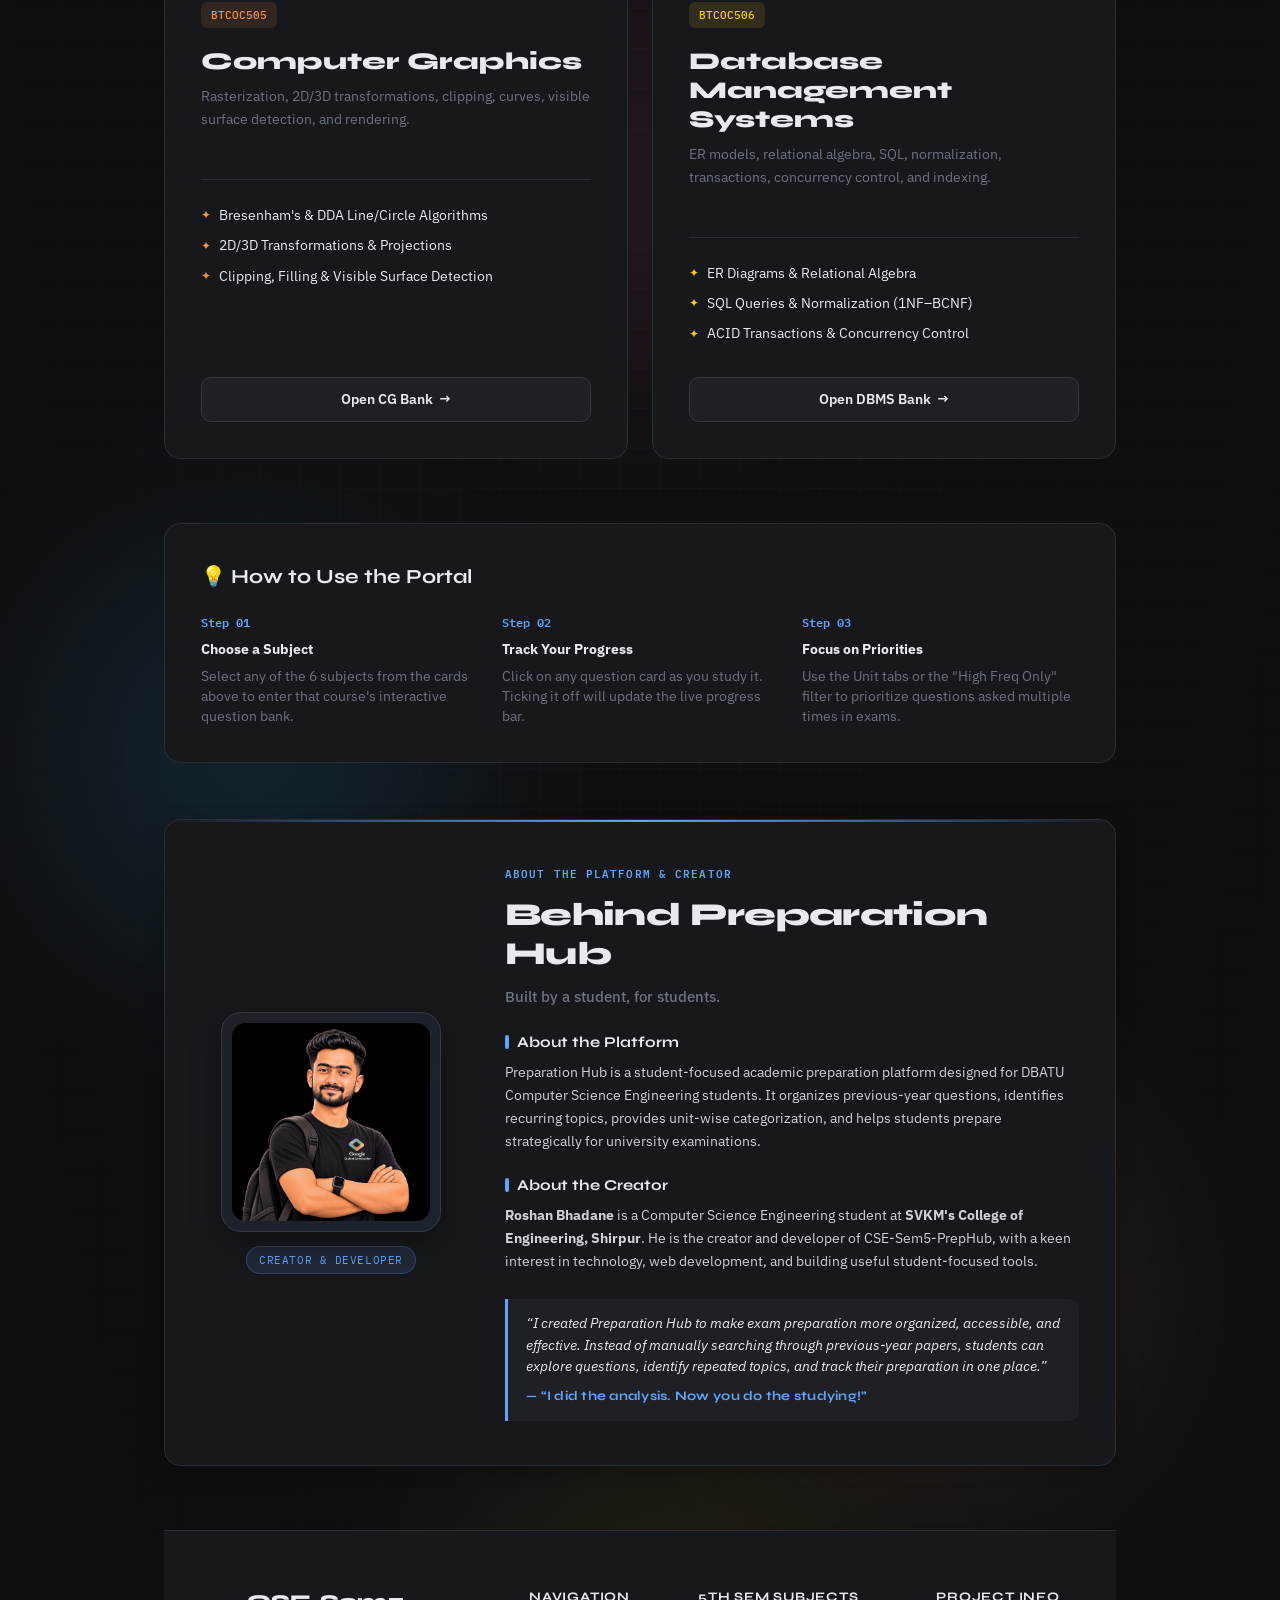
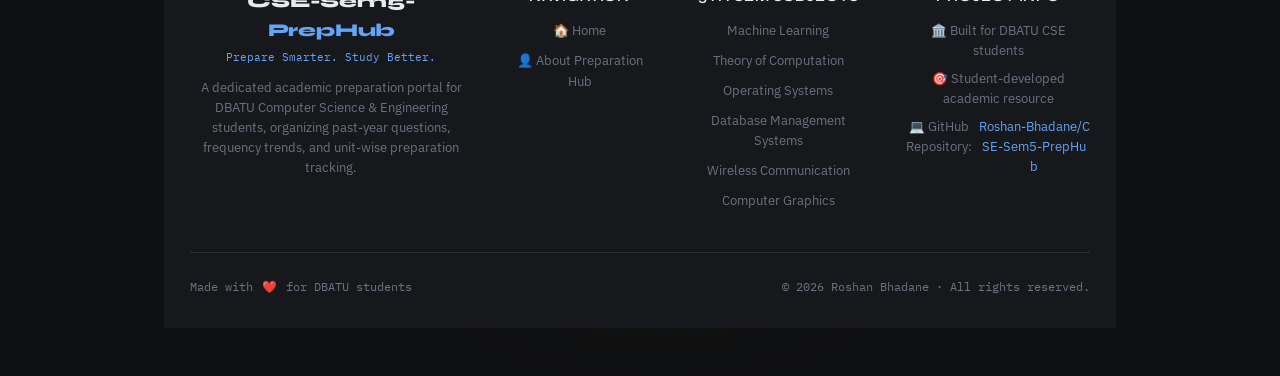
==== commit cf3deedf: "Remove 4th semester page references from all navigation, headers, and footers" ====
--- a/index.html
+++ b/index.html
@@ -556,8 +556,7 @@
 <button class="theme-toggle-float" id="theme-toggle-btn" onclick="toggleTheme()">☀️ Light</button>
 
 <div class="container">
-  <a href="sem4index.html" class="back-link">← Back to Sem 4</a>
-  <a href="#about" class="back-link" style="margin-left: 8px;">👤 About Creator</a>
+  <a href="#about" class="back-link">👤 About Creator</a>
 
   <!-- ─── HEADER ─── -->
   <header>
@@ -793,8 +792,6 @@
         <h4 class="footer-col-title">Navigation</h4>
         <ul class="footer-links">
           <li><a href="index.html">🏠 Home</a></li>
-          <li><a href="sem4index.html">📚 Semester 4</a></li>
-          <li><a href="index.html">🎓 Semester 5</a></li>
           <li><a href="index.html#about">👤 About Preparation Hub</a></li>
         </ul>
       </div>
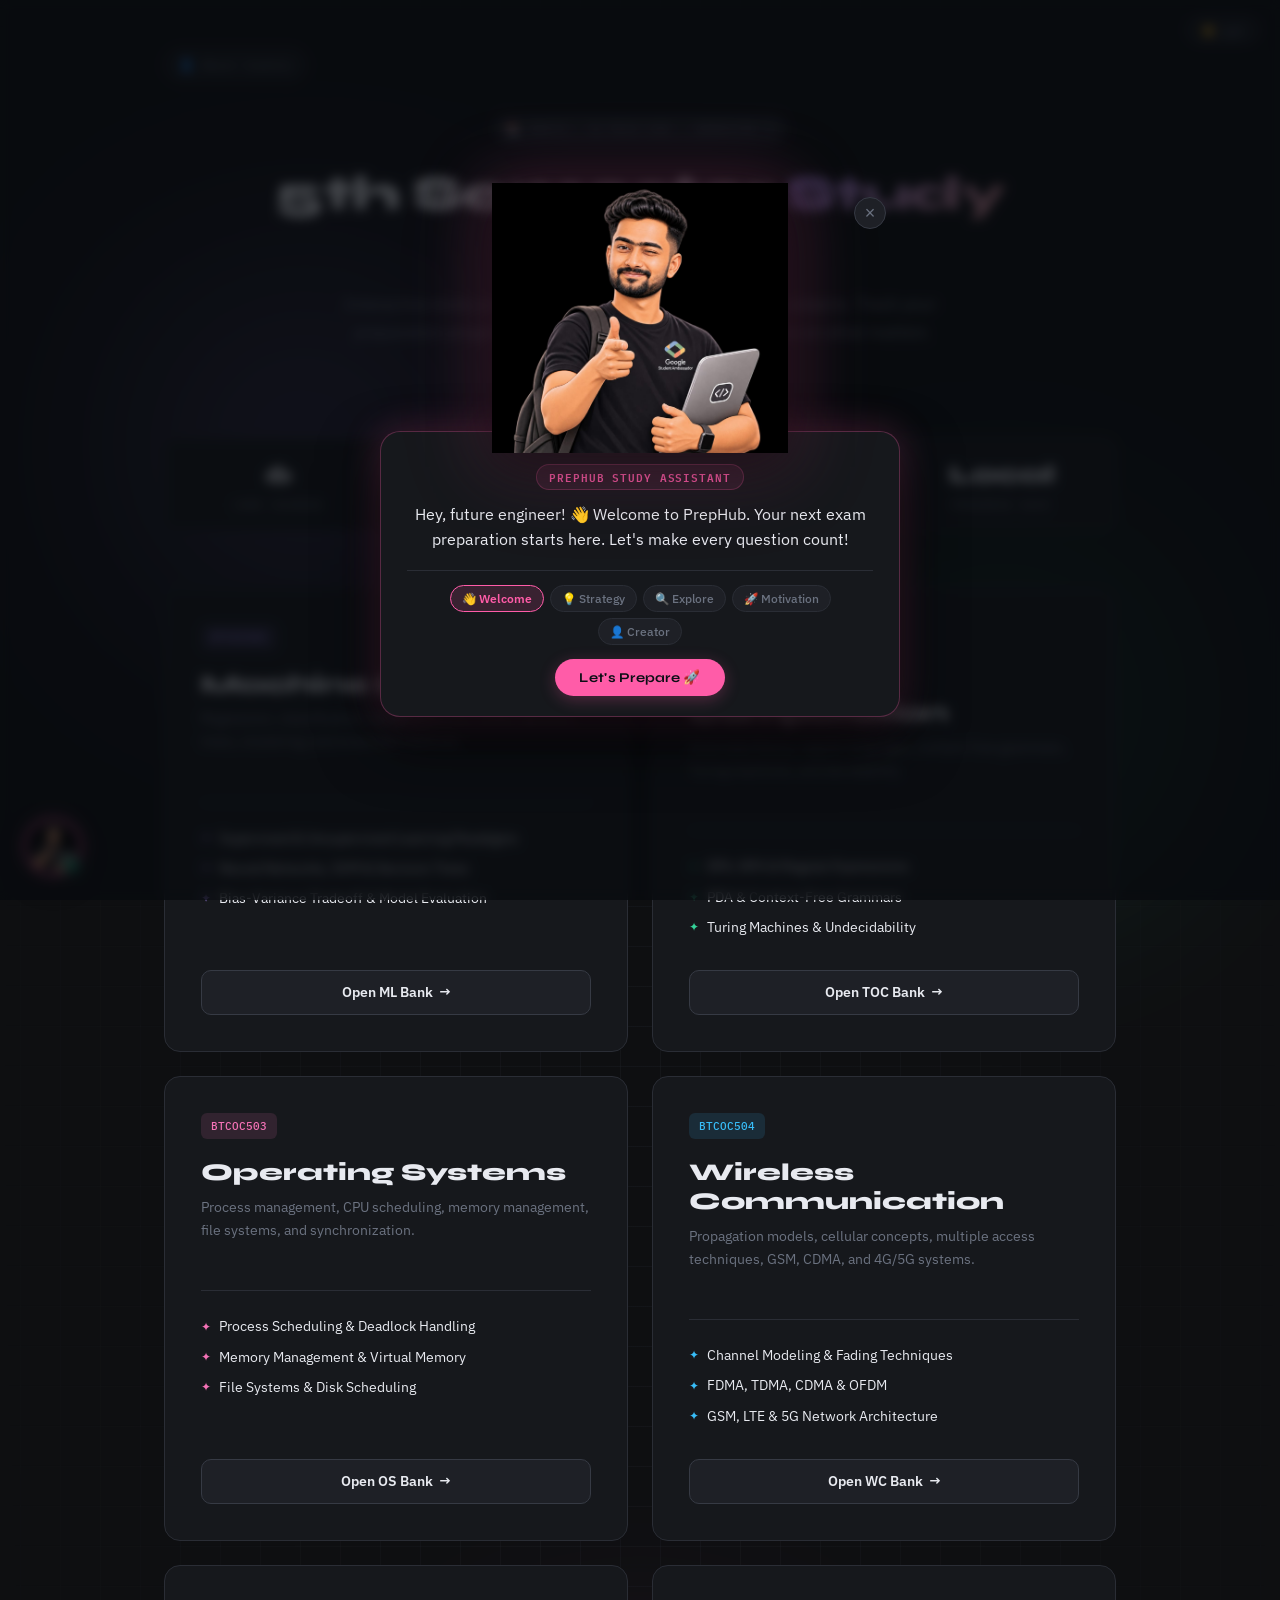
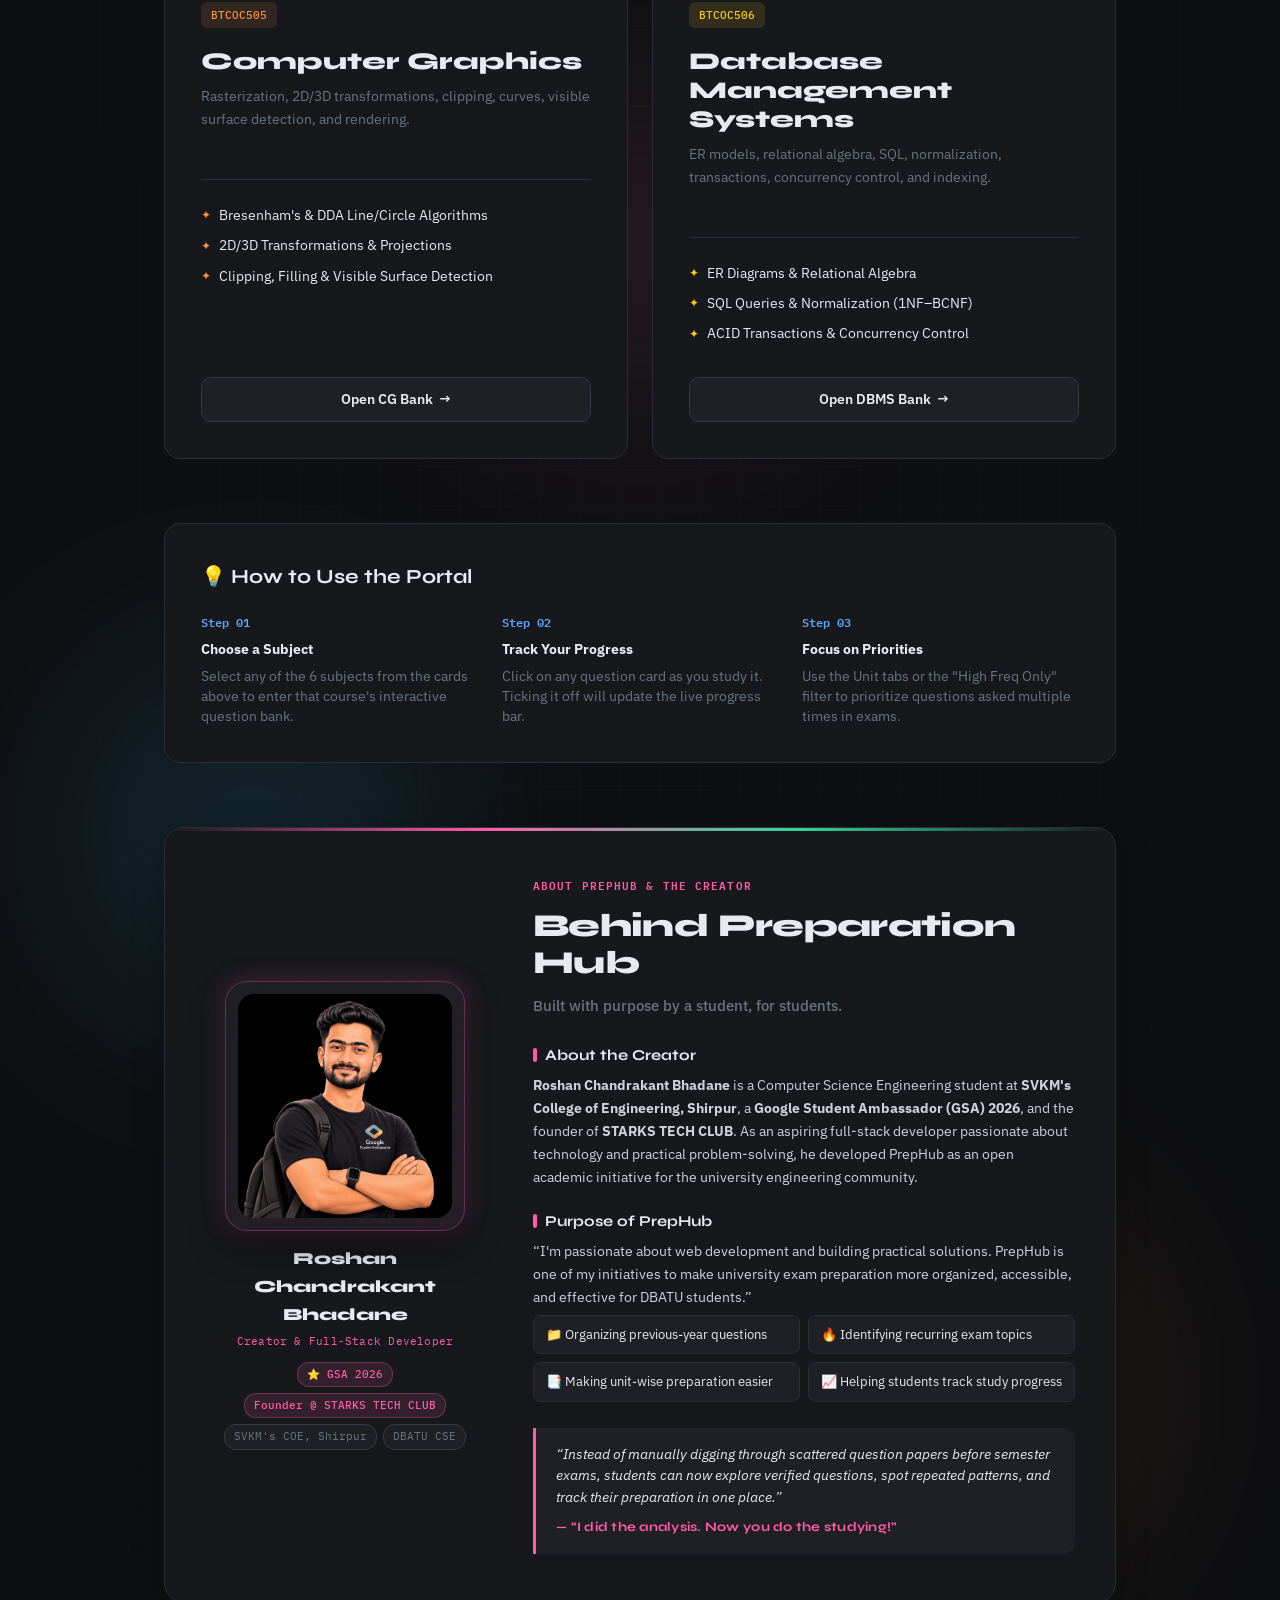
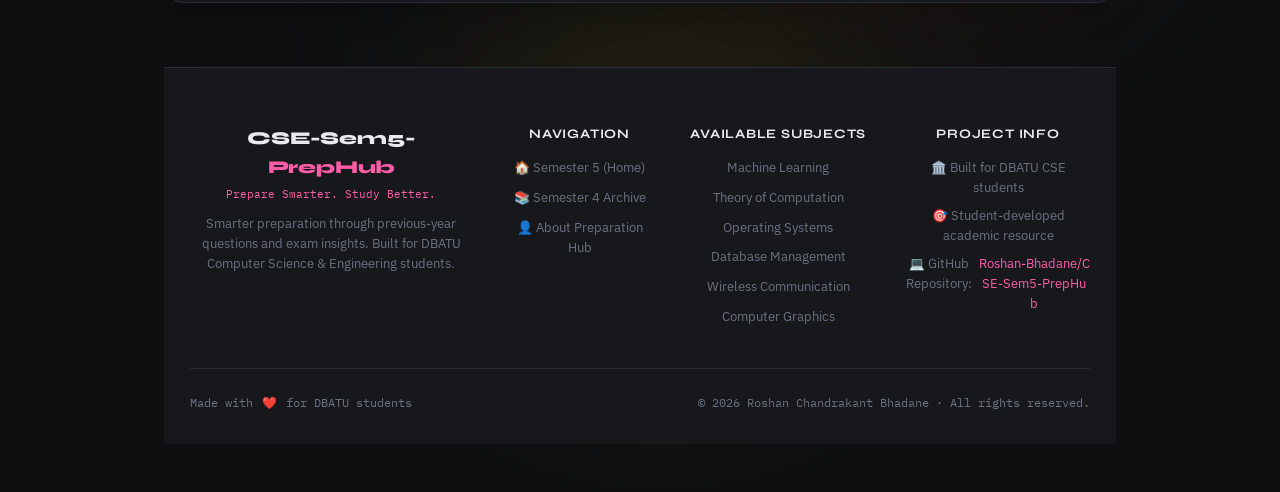
==== commit fd307d53: "Redesign center-focused character assistant modal, floating launcher, and creator profile" ====
--- a/index.html
+++ b/index.html
@@ -730,43 +730,57 @@
     </div>
   </div>
 
-  <!-- ─── ABOUT SECTION ─── -->
+  <!-- ─── ABOUT SECTION & CREATOR PROFILE ─── -->
   <section class="about-section" id="about">
     <div class="about-grid">
-      <!-- Visual Column with avatar-about.png -->
+      <!-- Visual Column with avatar-about.png & Profile Badges -->
       <div class="about-visual-column">
         <div class="about-avatar-card">
-          <img src="assets/avatars/avatar-about.png" alt="Roshan Bhadane — Creator of Preparation Hub" class="about-avatar-img">
+          <img src="assets/avatars/avatar-about.png" alt="Roshan Chandrakant Bhadane — Creator of PrepHub" class="about-avatar-img">
         </div>
-        <span class="about-avatar-badge">CREATOR & DEVELOPER</span>
+        <div class="about-creator-name">Roshan Chandrakant Bhadane</div>
+        <div class="about-creator-role">Creator &amp; Full-Stack Developer</div>
+
+        <div class="about-credentials-badges">
+          <span class="cred-badge highlight">⭐ GSA 2026</span>
+          <span class="cred-badge highlight">Founder @ STARKS TECH CLUB</span>
+          <span class="cred-badge">SVKM&#39;s COE, Shirpur</span>
+          <span class="cred-badge">DBATU CSE</span>
+        </div>
       </div>
 
       <!-- Content Column -->
       <div class="about-content-column">
-        <div class="about-eyebrow">ABOUT THE PLATFORM &amp; CREATOR</div>
+        <div class="about-eyebrow">ABOUT PREPHUB &amp; THE CREATOR</div>
         <h2 class="about-title">Behind Preparation Hub</h2>
-        <div class="about-subtitle">Built by a student, for students.</div>
-
-        <!-- About Platform -->
-        <div>
-          <div class="about-block-title">About the Platform</div>
-          <p class="about-text">
-            Preparation Hub is a student-focused academic preparation platform designed for DBATU Computer Science Engineering students. It organizes previous-year questions, identifies recurring topics, provides unit-wise categorization, and helps students prepare strategically for university examinations.
-          </p>
-        </div>
-
-        <!-- About Creator -->
+        <div class="about-subtitle">Built with purpose by a student, for students.</div>
+
+        <!-- Creator Profile & Bio -->
         <div>
           <div class="about-block-title">About the Creator</div>
           <p class="about-text">
-            <strong>Roshan Bhadane</strong> is a Computer Science Engineering student at <strong>SVKM&#39;s College of Engineering, Shirpur</strong>. He is the creator and developer of CSE-Sem5-PrepHub, with a keen interest in technology, web development, and building useful student-focused tools.
+            <strong>Roshan Chandrakant Bhadane</strong> is a Computer Science Engineering student at <strong>SVKM&#39;s College of Engineering, Shirpur</strong>, a <strong>Google Student Ambassador (GSA) 2026</strong>, and the founder of <strong>STARKS TECH CLUB</strong>. As an aspiring full-stack developer passionate about technology and practical problem-solving, he developed PrepHub as an open academic initiative for the university engineering community.
           </p>
         </div>
 
-        <!-- Motivation & Quote -->
+        <!-- Purpose of PrepHub -->
+        <div>
+          <div class="about-block-title">Purpose of PrepHub</div>
+          <p class="about-text">
+            &ldquo;I&#39;m passionate about web development and building practical solutions. PrepHub is one of my initiatives to make university exam preparation more organized, accessible, and effective for DBATU students.&rdquo;
+          </p>
+          <ul class="about-purpose-list">
+            <li class="about-purpose-item">📁 Organizing previous-year questions</li>
+            <li class="about-purpose-item">🔥 Identifying recurring exam topics</li>
+            <li class="about-purpose-item">📑 Making unit-wise preparation easier</li>
+            <li class="about-purpose-item">📈 Helping students track study progress</li>
+          </ul>
+        </div>
+
+        <!-- Quote & Signature -->
         <div class="about-quote-box">
           <p class="about-quote-text">
-            &ldquo;I created Preparation Hub to make exam preparation more organized, accessible, and effective. Instead of manually searching through previous-year papers, students can explore questions, identify repeated topics, and track their preparation in one place.&rdquo;
+            &ldquo;Instead of manually digging through scattered question papers before semester exams, students can now explore verified questions, spot repeated patterns, and track their preparation in one place.&rdquo;
           </p>
           <div class="about-signature-line">&mdash; &ldquo;I did the analysis. Now you do the studying!&rdquo;</div>
         </div>
@@ -775,6 +789,7 @@
   </section>
 
   <!-- ─── UNIFIED WEBSITE FOOTER ─── -->
+<!-- ─── UNIFIED WEBSITE FOOTER ─── -->
 <footer class="site-footer">
   <div class="footer-inner">
     <div class="footer-grid">
@@ -783,7 +798,7 @@
         <div class="footer-brand-title">CSE-Sem5-<span>PrepHub</span></div>
         <span class="footer-tagline">Prepare Smarter. Study Better.</span>
         <p class="footer-desc">
-          A dedicated academic preparation portal for DBATU Computer Science & Engineering students, organizing past-year questions, frequency trends, and unit-wise preparation tracking.
+          Smarter preparation through previous-year questions and exam insights. Built for DBATU Computer Science &amp; Engineering students.
         </p>
       </div>
 
@@ -791,19 +806,20 @@
       <div class="footer-col">
         <h4 class="footer-col-title">Navigation</h4>
         <ul class="footer-links">
-          <li><a href="index.html">🏠 Home</a></li>
+          <li><a href="index.html">🏠 Semester 5 (Home)</a></li>
+          <li><a href="sem4index.html">📚 Semester 4 Archive</a></li>
           <li><a href="index.html#about">👤 About Preparation Hub</a></li>
         </ul>
       </div>
 
       <!-- Column 3: Subjects -->
       <div class="footer-col">
-        <h4 class="footer-col-title">5th Sem Subjects</h4>
+        <h4 class="footer-col-title">Available Subjects</h4>
         <ul class="footer-links">
           <li><a href="ml.html">Machine Learning</a></li>
           <li><a href="toc.html">Theory of Computation</a></li>
           <li><a href="os.html">Operating Systems</a></li>
-          <li><a href="dbms.html">Database Management Systems</a></li>
+          <li><a href="dbms.html">Database Management</a></li>
           <li><a href="wc.html">Wireless Communication</a></li>
           <li><a href="cg.html">Computer Graphics</a></li>
         </ul>
@@ -826,7 +842,7 @@
     <!-- Bottom Bar -->
     <div class="footer-bottom">
       <div>Made with <span class="footer-heart">❤️</span> for DBATU students</div>
-      <div>&copy; <span class="copyright-year">2026</span> Roshan Bhadane &middot; All rights reserved.</div>
+      <div>&copy; <span class="copyright-year">2026</span> Roshan Chandrakant Bhadane &middot; All rights reserved.</div>
     </div>
   </div>
 </footer>
--- a/assets/css/branding.css
+++ b/assets/css/branding.css
@@ -1,51 +1,266 @@
 /* ═══════════════════════════════════════════════════════════════════
-   CSE-Sem5-PrepHub — Shared Branding, Avatar System & Footer CSS
+   CSE-Sem5-PrepHub — Center-Focused Character System & Branding CSS
    ═══════════════════════════════════════════════════════════════════ */
 
-/* ─── FLOATING AVATAR GUIDE WIDGET ─── */
-.prephub-avatar-widget {
+:root {
+  --prephub-pink: #ff5ca8;
+  --prephub-pink-glow: rgba(255, 92, 168, 0.25);
+  --prephub-pink-hover: #ff75b8;
+  --prephub-modal-bg: #16181c;
+  --prephub-card-border: rgba(255, 92, 168, 0.28);
+}
+
+/* ─── CENTER-FOCUSED MODAL BACKDROP ─── */
+.prephub-modal-backdrop {
+  position: fixed;
+  inset: 0;
+  background: rgba(8, 10, 14, 0.72);
+  backdrop-filter: blur(6px);
+  -webkit-backdrop-filter: blur(6px);
+  z-index: 99999;
+  display: flex;
+  align-items: center;
+  justify-content: center;
+  padding: 1.5rem;
+  opacity: 0;
+  pointer-events: none;
+  transition: opacity 0.3s cubic-bezier(0.16, 1, 0.3, 1);
+}
+
+.prephub-modal-backdrop.active {
+  opacity: 1;
+  pointer-events: auto;
+}
+
+/* ─── CENTER MODAL CARD ─── */
+.prephub-center-modal {
+  position: relative;
+  max-width: 520px;
+  width: 100%;
+  display: flex;
+  flex-direction: column;
+  align-items: center;
+  text-align: center;
+  transform: scale(0.92) translateY(24px);
+  opacity: 0;
+  transition: transform 0.35s cubic-bezier(0.16, 1, 0.3, 1), opacity 0.35s cubic-bezier(0.16, 1, 0.3, 1);
+  user-select: none;
+}
+
+.prephub-modal-backdrop.active .prephub-center-modal {
+  transform: scale(1) translateY(0);
+  opacity: 1;
+}
+
+/* ─── CHARACTER STAGE ─── */
+.prephub-character-stage {
+  position: relative;
+  width: 100%;
+  display: flex;
+  justify-content: center;
+  align-items: flex-end;
+  height: 270px;
+  margin-bottom: -22px;
+  z-index: 2;
+  filter: drop-shadow(0 14px 28px rgba(0, 0, 0, 0.6)) drop-shadow(0 0 32px var(--prephub-pink-glow));
+}
+
+.prephub-character-stage::after {
+  content: '';
+  position: absolute;
+  bottom: 10px;
+  width: 180px;
+  height: 24px;
+  background: radial-gradient(ellipse at center, rgba(255, 92, 168, 0.45) 0%, transparent 70%);
+  border-radius: 50%;
+  z-index: -1;
+}
+
+.prephub-character-img {
+  height: 100%;
+  max-height: 270px;
+  width: auto;
+  object-fit: contain;
+  object-position: bottom center;
+  animation: prephubSubtleFloat 3.8s ease-in-out infinite;
+  transition: opacity 0.25s ease, transform 0.25s ease;
+}
+
+/* ─── DIALOGUE CARD ─── */
+.prephub-dialogue-card {
+  position: relative;
+  width: 100%;
+  background: var(--prephub-modal-bg);
+  border: 1px solid var(--prephub-card-border);
+  border-radius: 20px;
+  padding: 32px 26px 20px;
+  box-shadow: 0 24px 60px rgba(0, 0, 0, 0.75), 0 0 36px var(--prephub-pink-glow);
+  z-index: 1;
+  text-align: center;
+}
+
+/* Close button */
+.prephub-modal-close {
+  position: absolute;
+  top: 14px;
+  right: 14px;
+  width: 32px;
+  height: 32px;
+  border-radius: 50%;
+  background: var(--surface2, #1e2026);
+  border: 1px solid var(--border2, #363a44);
+  color: var(--muted, #6b7280);
+  font-size: 18px;
+  line-height: 1;
+  cursor: pointer;
+  display: flex;
+  align-items: center;
+  justify-content: center;
+  transition: all 0.15s ease;
+  z-index: 10;
+}
+
+.prephub-modal-close:hover {
+  background: var(--faint, #3a3d47);
+  color: var(--text, #e8eaf0);
+  border-color: var(--prephub-pink);
+  transform: scale(1.08);
+}
+
+/* Dialogue Tag */
+.prephub-dialogue-tag {
+  display: inline-flex;
+  align-items: center;
+  gap: 6px;
+  font-family: 'IBM Plex Mono', monospace;
+  font-size: 11px;
+  font-weight: 600;
+  letter-spacing: 0.08em;
+  text-transform: uppercase;
+  color: var(--prephub-pink);
+  background: rgba(255, 92, 168, 0.1);
+  border: 1px solid rgba(255, 92, 168, 0.25);
+  padding: 3px 12px;
+  border-radius: 20px;
+  margin-bottom: 12px;
+}
+
+/* Dialogue Text */
+.prephub-dialogue-text {
+  font-family: 'IBM Plex Sans', -apple-system, sans-serif;
+  font-size: 15.5px;
+  line-height: 1.6;
+  color: var(--text, #e8eaf0);
+  margin: 0 0 18px;
+  min-height: 50px;
+  display: flex;
+  align-items: center;
+  justify-content: center;
+}
+
+/* ─── MODAL ACTIONS & STATE PILLS ─── */
+.prephub-modal-actions {
+  display: flex;
+  flex-direction: column;
+  gap: 14px;
+  border-top: 1px solid var(--border, #2a2d35);
+  padding-top: 14px;
+}
+
+.prephub-state-pills {
+  display: flex;
+  align-items: center;
+  justify-content: center;
+  flex-wrap: wrap;
+  gap: 6px;
+}
+
+.state-pill {
+  font-family: 'IBM Plex Sans', sans-serif;
+  font-size: 11.5px;
+  font-weight: 500;
+  padding: 5px 11px;
+  border-radius: 16px;
+  background: var(--surface2, #1e2026);
+  border: 1px solid var(--border, #2a2d35);
+  color: var(--muted, #6b7280);
+  cursor: pointer;
+  transition: all 0.15s ease;
+}
+
+.state-pill:hover {
+  color: var(--text, #e8eaf0);
+  border-color: var(--prephub-pink);
+}
+
+.state-pill.active {
+  background: rgba(255, 92, 168, 0.15);
+  color: var(--prephub-pink);
+  border-color: var(--prephub-pink);
+  font-weight: 600;
+}
+
+.prephub-cta-btn {
+  align-self: center;
+  display: inline-flex;
+  align-items: center;
+  justify-content: center;
+  gap: 8px;
+  background: var(--prephub-pink);
+  color: #0c0e15;
+  font-family: 'Syne', sans-serif;
+  font-size: 13.5px;
+  font-weight: 700;
+  letter-spacing: 0.02em;
+  padding: 10px 24px;
+  border-radius: 24px;
+  border: none;
+  cursor: pointer;
+  box-shadow: 0 4px 16px var(--prephub-pink-glow);
+  transition: transform 0.15s ease, box-shadow 0.15s ease, background 0.15s ease;
+}
+
+.prephub-cta-btn:hover {
+  background: var(--prephub-pink-hover);
+  transform: translateY(-2px);
+  box-shadow: 0 8px 24px rgba(255, 92, 168, 0.45);
+}
+
+.prephub-cta-btn:active {
+  transform: translateY(0);
+}
+
+/* ─── MINIMIZED FLOATING LAUNCHER (Bottom-Left) ─── */
+.prephub-minimized-launcher {
   position: fixed;
   bottom: 24px;
   left: 24px;
   z-index: 1000;
-  display: flex;
-  flex-direction: column;
-  align-items: flex-start;
-  pointer-events: none; /* children enable pointer events */
-  font-family: 'IBM Plex Sans', -apple-system, BlinkMacSystemFont, sans-serif;
-  user-select: none;
-  animation: prephubAvatarSlideIn 0.5s cubic-bezier(0.16, 1, 0.3, 1) forwards;
-}
-
-/* Avatar Trigger Button */
-.avatar-trigger-btn {
-  pointer-events: auto;
-  position: relative;
   width: 58px;
   height: 58px;
   border-radius: 50%;
   background: var(--surface, #16181c);
-  border: 2px solid var(--primary, #34d399);
+  border: 2px solid var(--prephub-pink);
   padding: 2px;
   cursor: pointer;
   display: flex;
   align-items: center;
   justify-content: center;
-  box-shadow: 0 8px 24px rgba(0, 0, 0, 0.35), 0 0 16px var(--primary-glow, rgba(52, 211, 153, 0.25));
-  transition: transform 0.2s cubic-bezier(0.34, 1.56, 0.64, 1), box-shadow 0.2s ease, border-color 0.2s ease;
-  overflow: visible;
-}
-
-.avatar-trigger-btn:hover {
-  transform: scale(1.08) translateY(-2px);
-  box-shadow: 0 12px 28px rgba(0, 0, 0, 0.45), 0 0 24px var(--primary-glow, rgba(52, 211, 153, 0.4));
-}
-
-.avatar-trigger-btn:active {
+  box-shadow: 0 8px 26px rgba(0, 0, 0, 0.45), 0 0 18px var(--prephub-pink-glow);
+  transition: transform 0.25s cubic-bezier(0.34, 1.56, 0.64, 1), box-shadow 0.25s ease;
+  user-select: none;
+}
+
+.prephub-minimized-launcher:hover {
+  transform: scale(1.1) translateY(-3px);
+  box-shadow: 0 12px 32px rgba(0, 0, 0, 0.55), 0 0 28px rgba(255, 92, 168, 0.5);
+}
+
+.prephub-minimized-launcher:active {
   transform: scale(0.96);
 }
 
-.avatar-img-circle {
+.launcher-avatar-thumb {
   width: 100%;
   height: 100%;
   border-radius: 50%;
@@ -55,11 +270,10 @@
   display: block;
 }
 
-/* Status indicator dot */
-.avatar-status-dot {
+.launcher-pulse-dot {
   position: absolute;
-  bottom: 1px;
-  right: 1px;
+  bottom: 2px;
+  right: 2px;
   width: 13px;
   height: 13px;
   border-radius: 50%;
@@ -68,124 +282,50 @@
   box-shadow: 0 0 8px #10b981;
 }
 
-/* Speech Bubble */
-.avatar-speech-bubble {
-  pointer-events: auto;
+.launcher-hover-label {
   position: absolute;
-  bottom: 74px;
-  left: 0;
-  width: 300px;
-  max-width: calc(100vw - 48px);
+  left: 68px;
   background: var(--surface, #16181c);
-  border: 1px solid var(--border2, #363a44);
+  color: var(--text, #e8eaf0);
+  border: 1px solid var(--prephub-card-border);
+  padding: 5px 12px;
   border-radius: 14px;
-  padding: 14px 16px;
-  box-shadow: 0 16px 36px rgba(0, 0, 0, 0.45), 0 2px 10px rgba(0, 0, 0, 0.25);
-  transform-origin: bottom left;
+  font-family: 'IBM Plex Sans', sans-serif;
+  font-size: 11.5px;
+  font-weight: 500;
+  white-space: nowrap;
+  pointer-events: none;
   opacity: 0;
-  transform: translateY(10px) scale(0.95);
-  transition: opacity 0.3s cubic-bezier(0.16, 1, 0.3, 1), transform 0.3s cubic-bezier(0.16, 1, 0.3, 1);
-  display: none;
-}
-
-.avatar-speech-bubble.visible {
-  display: block;
+  transform: translateX(-6px);
+  transition: opacity 0.2s ease, transform 0.2s ease;
+  box-shadow: 0 4px 16px rgba(0, 0, 0, 0.35);
+}
+
+.prephub-minimized-launcher:hover .launcher-hover-label {
   opacity: 1;
-  transform: translateY(0) scale(1);
-}
-
-/* Pointer Arrow */
-.avatar-speech-bubble::after {
-  content: '';
-  position: absolute;
-  bottom: -7px;
-  left: 23px;
-  width: 12px;
-  height: 12px;
-  background: var(--surface, #16181c);
-  border-right: 1px solid var(--border2, #363a44);
-  border-bottom: 1px solid var(--border2, #363a44);
-  transform: rotate(45deg);
-}
-
-/* Bubble Header */
-.bubble-header {
-  display: flex;
-  align-items: center;
-  justify-content: space-between;
-  margin-bottom: 8px;
-  padding-bottom: 6px;
-  border-bottom: 1px solid var(--border, #2a2d35);
-}
-
-.bubble-tag {
-  font-family: 'IBM Plex Mono', monospace;
-  font-size: 10px;
-  font-weight: 600;
-  letter-spacing: 0.08em;
-  text-transform: uppercase;
-  color: var(--primary, #34d399);
-  display: flex;
-  align-items: center;
-  gap: 5px;
-}
-
-.bubble-tag::before {
-  content: '✦';
-  font-size: 9px;
-}
-
-.bubble-close-btn {
-  background: transparent;
-  border: none;
-  color: var(--muted, #6b7280);
-  font-size: 16px;
-  line-height: 1;
-  cursor: pointer;
-  padding: 2px 6px;
-  border-radius: 4px;
-  transition: color 0.15s, background 0.15s;
-}
-
-.bubble-close-btn:hover {
-  color: var(--text, #e8eaf0);
-  background: var(--faint, #3a3d47);
-}
-
-/* Bubble Text */
-.bubble-message {
-  font-size: 13.5px;
-  line-height: 1.55;
-  color: var(--text, #e8eaf0);
-  margin-bottom: 8px;
-}
-
-.bubble-footer {
-  display: flex;
-  align-items: center;
-  justify-content: space-between;
-  margin-top: 4px;
-  padding-top: 6px;
-  font-size: 11px;
-  color: var(--muted, #6b7280);
-  font-family: 'IBM Plex Mono', monospace;
-}
-
-.bubble-action-hint {
-  font-size: 10.5px;
-  color: var(--muted, #6b7280);
-}
-
-/* ─── ABOUT SECTION (index.html) ─── */
+  transform: translateX(0);
+}
+
+/* ─── IDLE FLOATING ANIMATION ─── */
+@keyframes prephubSubtleFloat {
+  0%, 100% {
+    transform: translateY(0);
+  }
+  50% {
+    transform: translateY(-6px);
+  }
+}
+
+/* ─── ABOUT SECTION (index.html) REDESIGN ─── */
 .about-section {
-  margin: 3.5rem 0 2rem;
-  padding: 2.75rem 2.25rem;
+  margin: 4rem 0 2rem;
+  padding: 3rem 2.5rem;
   background: var(--surface, #16181c);
   border: 1px solid var(--border, #2a2d35);
-  border-radius: 16px;
+  border-radius: 20px;
   position: relative;
   overflow: hidden;
-  box-shadow: 0 4px 20px rgba(0, 0, 0, 0.2);
+  box-shadow: 0 8px 32px rgba(0, 0, 0, 0.25);
 }
 
 .about-section::before {
@@ -194,14 +334,14 @@
   top: 0;
   left: 0;
   right: 0;
-  height: 2px;
-  background: linear-gradient(90deg, transparent, var(--primary, #34d399), transparent);
+  height: 3px;
+  background: linear-gradient(90deg, transparent, var(--prephub-pink), #34d399, transparent);
 }
 
 .about-grid {
   display: grid;
-  grid-template-columns: 260px 1fr;
-  gap: 2.75rem;
+  grid-template-columns: 280px 1fr;
+  gap: 3rem;
   align-items: center;
 }
 
@@ -214,16 +354,16 @@
 
 .about-avatar-card {
   position: relative;
-  width: 220px;
-  height: 220px;
-  border-radius: 20px;
-  background: linear-gradient(135deg, var(--surface2, #1e2026), color-mix(in srgb, var(--primary, #34d399) 8%, var(--surface, #16181c)));
-  border: 1px solid var(--border2, #363a44);
-  padding: 10px;
+  width: 240px;
+  height: 250px;
+  border-radius: 22px;
+  background: linear-gradient(145deg, var(--surface2, #1e2026), rgba(255, 92, 168, 0.08));
+  border: 1px solid rgba(255, 92, 168, 0.3);
+  padding: 12px;
   display: flex;
   align-items: center;
   justify-content: center;
-  box-shadow: 0 12px 30px rgba(0, 0, 0, 0.35);
+  box-shadow: 0 16px 36px rgba(0, 0, 0, 0.4), 0 0 24px var(--prephub-pink-glow);
 }
 
 .about-avatar-img {
@@ -231,19 +371,48 @@
   height: 100%;
   object-fit: cover;
   object-position: top center;
-  border-radius: 14px;
-}
-
-.about-avatar-badge {
+  border-radius: 16px;
+}
+
+.about-creator-name {
+  font-family: 'Syne', sans-serif;
+  font-size: 17px;
+  font-weight: 800;
+  color: var(--text, #e8eaf0);
   margin-top: 14px;
+}
+
+.about-creator-role {
   font-family: 'IBM Plex Mono', monospace;
   font-size: 11px;
-  color: var(--primary, #34d399);
-  background: color-mix(in srgb, var(--primary, #34d399) 12%, transparent);
-  border: 1px solid color-mix(in srgb, var(--primary, #34d399) 25%, transparent);
-  padding: 4px 12px;
-  border-radius: 20px;
-  letter-spacing: 0.05em;
+  color: var(--prephub-pink);
+  margin-top: 3px;
+  letter-spacing: 0.02em;
+}
+
+.about-credentials-badges {
+  display: flex;
+  flex-wrap: wrap;
+  gap: 6px;
+  justify-content: center;
+  margin-top: 12px;
+}
+
+.cred-badge {
+  font-family: 'IBM Plex Mono', monospace;
+  font-size: 10.5px;
+  padding: 3px 9px;
+  border-radius: 12px;
+  background: var(--surface2, #1e2026);
+  border: 1px solid var(--border2, #363a44);
+  color: var(--muted, #6b7280);
+}
+
+.cred-badge.highlight {
+  background: rgba(255, 92, 168, 0.12);
+  border-color: rgba(255, 92, 168, 0.3);
+  color: var(--prephub-pink);
+  font-weight: 500;
 }
 
 .about-content-column {
@@ -258,8 +427,7 @@
   font-weight: 600;
   letter-spacing: 0.1em;
   text-transform: uppercase;
-  color: var(--primary, #34d399);
-  margin-bottom: -6px;
+  color: var(--prephub-pink);
 }
 
 .about-title {
@@ -268,14 +436,15 @@
   font-weight: 800;
   letter-spacing: -0.02em;
   color: var(--text, #e8eaf0);
-  line-height: 1.2;
+  line-height: 1.15;
+  margin: -6px 0 0;
 }
 
 .about-subtitle {
   font-size: 15px;
   color: var(--muted, #6b7280);
   font-weight: 500;
-  margin-top: -8px;
+  margin: -8px 0 4px;
 }
 
 .about-block-title {
@@ -293,7 +462,7 @@
   content: '';
   width: 4px;
   height: 14px;
-  background: var(--primary, #34d399);
+  background: var(--prephub-pink);
   border-radius: 2px;
   display: inline-block;
 }
@@ -302,13 +471,35 @@
   font-size: 14px;
   line-height: 1.65;
   color: color-mix(in srgb, var(--text, #e8eaf0) 88%, transparent);
+  margin: 0;
+}
+
+.about-purpose-list {
+  list-style: none;
+  padding: 0;
+  margin: 6px 0 0;
+  display: grid;
+  grid-template-columns: repeat(auto-fit, minmax(210px, 1fr));
+  gap: 8px;
+}
+
+.about-purpose-item {
+  font-size: 13px;
+  color: var(--text, #e8eaf0);
+  background: var(--surface2, #1e2026);
+  border: 1px solid var(--border, #2a2d35);
+  padding: 8px 12px;
+  border-radius: 8px;
+  display: flex;
+  align-items: center;
+  gap: 8px;
 }
 
 .about-quote-box {
   background: var(--surface2, #1e2026);
-  border-left: 3px solid var(--primary, #34d399);
-  border-radius: 0 10px 10px 0;
-  padding: 14px 18px;
+  border-left: 3px solid var(--prephub-pink);
+  border-radius: 0 12px 12px 0;
+  padding: 16px 20px;
   margin-top: 6px;
 }
 
@@ -317,6 +508,7 @@
   font-style: italic;
   color: var(--text, #e8eaf0);
   line-height: 1.6;
+  margin: 0;
 }
 
 .about-signature-line {
@@ -324,7 +516,7 @@
   font-family: 'Syne', sans-serif;
   font-weight: 700;
   font-size: 13px;
-  color: var(--primary, #34d399);
+  color: var(--prephub-pink);
   letter-spacing: 0.02em;
 }
 
@@ -373,13 +565,13 @@
 }
 
 .footer-brand-title span {
-  color: var(--primary, #34d399);
+  color: var(--prephub-pink);
 }
 
 .footer-tagline {
   font-family: 'IBM Plex Mono', monospace;
   font-size: 11px;
-  color: var(--primary, #34d399);
+  color: var(--prephub-pink);
   margin-bottom: 10px;
   display: block;
 }
@@ -388,6 +580,7 @@
   font-size: 12.5px;
   line-height: 1.6;
   color: var(--muted, #6b7280);
+  margin: 0;
 }
 
 .footer-links {
@@ -410,7 +603,7 @@
 }
 
 .footer-links li a:hover {
-  color: var(--primary, #34d399);
+  color: var(--prephub-pink);
   transform: translateX(2px);
 }
 
@@ -431,7 +624,7 @@
 }
 
 .footer-info-list a {
-  color: var(--primary, #34d399);
+  color: var(--prephub-pink);
   text-decoration: none;
   word-break: break-all;
 }
@@ -454,56 +647,69 @@
 }
 
 .footer-heart {
-  color: #ef4444;
+  color: var(--prephub-pink);
   display: inline-block;
   margin: 0 2px;
 }
 
-/* ─── ANIMATION KEYFRAMES ─── */
-@keyframes prephubAvatarSlideIn {
-  0% {
-    opacity: 0;
-    transform: translateY(30px) scale(0.9);
-  }
-  100% {
-    opacity: 1;
-    transform: translateY(0) scale(1);
-  }
-}
-
 /* ─── LIGHT MODE OVERRIDES ─── */
-html.light .prephub-avatar-widget .avatar-trigger-btn {
+html.light {
+  --prephub-modal-bg: #ffffff;
+  --prephub-card-border: rgba(255, 92, 168, 0.4);
+}
+
+html.light .prephub-modal-backdrop {
+  background: rgba(230, 235, 245, 0.75);
+}
+
+html.light .prephub-dialogue-card {
+  box-shadow: 0 24px 60px rgba(0, 0, 0, 0.18), 0 0 24px rgba(255, 92, 168, 0.15);
+}
+
+html.light .prephub-minimized-launcher {
   background: #ffffff;
-  box-shadow: 0 8px 24px rgba(0, 0, 0, 0.12), 0 0 16px var(--primary-glow, rgba(52, 211, 153, 0.2));
-}
-
-html.light .prephub-avatar-widget .avatar-speech-bubble {
+  box-shadow: 0 8px 24px rgba(0, 0, 0, 0.15), 0 0 16px rgba(255, 92, 168, 0.25);
+}
+
+html.light .launcher-hover-label {
   background: #ffffff;
-  border-color: rgba(0, 0, 0, 0.12);
-  box-shadow: 0 16px 36px rgba(0, 0, 0, 0.14), 0 2px 10px rgba(0, 0, 0, 0.06);
-}
-
-html.light .prephub-avatar-widget .avatar-speech-bubble::after {
-  background: #ffffff;
-  border-right-color: rgba(0, 0, 0, 0.12);
-  border-bottom-color: rgba(0, 0, 0, 0.12);
+  color: #0c0e15;
+  box-shadow: 0 4px 16px rgba(0, 0, 0, 0.12);
+}
+
+html.light .state-pill {
+  background: #f4f6fb;
+  border-color: rgba(0, 0, 0, 0.08);
 }
 
 html.light .about-section {
   background: #ffffff;
   border-color: rgba(0, 0, 0, 0.08);
-  box-shadow: 0 4px 20px rgba(0, 0, 0, 0.06);
+  box-shadow: 0 6px 24px rgba(0, 0, 0, 0.06);
 }
 
 html.light .about-avatar-card {
   background: #f4f6fb;
-  border-color: rgba(0, 0, 0, 0.09);
-  box-shadow: 0 8px 24px rgba(0, 0, 0, 0.08);
+  box-shadow: 0 12px 28px rgba(0, 0, 0, 0.08);
+}
+
+html.light .about-creator-name {
+  color: #0c0e15;
+}
+
+html.light .about-purpose-item {
+  background: #f8f9fc;
+  border-color: rgba(0, 0, 0, 0.06);
+  color: #0c0e15;
 }
 
 html.light .about-quote-box {
   background: #f8f9fc;
-  border-left-color: var(--primary, #34d399);
+}
+
+html.light .cred-badge {
+  background: #f4f6fb;
+  border-color: rgba(0, 0, 0, 0.08);
 }
 
 html.light .site-footer {
@@ -515,7 +721,7 @@
   border-top-color: rgba(0, 0, 0, 0.08);
 }
 
-/* ─── RESPONSIVE STYLING ─── */
+/* ─── RESPONSIVE STYLES ─── */
 @media (max-width: 820px) {
   .footer-grid {
     grid-template-columns: repeat(2, 1fr);
@@ -527,7 +733,7 @@
   .about-grid {
     grid-template-columns: 1fr;
     text-align: center;
-    gap: 1.75rem;
+    gap: 2rem;
   }
 
   .about-visual-column {
@@ -544,21 +750,33 @@
 }
 
 @media (max-width: 600px) {
-  .prephub-avatar-widget {
+  .prephub-character-stage {
+    height: 220px;
+    margin-bottom: -18px;
+  }
+
+  .prephub-character-img {
+    max-height: 220px;
+  }
+
+  .prephub-dialogue-card {
+    padding: 24px 18px 16px;
+  }
+
+  .prephub-dialogue-text {
+    font-size: 14px;
+    min-height: auto;
+  }
+
+  .prephub-minimized-launcher {
     bottom: 16px;
     left: 16px;
-  }
-
-  .avatar-trigger-btn {
     width: 50px;
     height: 50px;
   }
 
-  .avatar-speech-bubble {
-    bottom: 64px;
-    left: 0;
-    width: 280px;
-    padding: 12px;
+  .launcher-hover-label {
+    display: none;
   }
 
   .footer-grid {
@@ -576,3 +794,15 @@
     padding: 2rem 1.25rem;
   }
 }
+
+/* ─── ACCESSIBILITY: REDUCED MOTION ─── */
+@media (prefers-reduced-motion: reduce) {
+  .prephub-character-img {
+    animation: none !important;
+  }
+  .prephub-center-modal,
+  .prephub-modal-backdrop,
+  .prephub-minimized-launcher {
+    transition: none !important;
+  }
+}
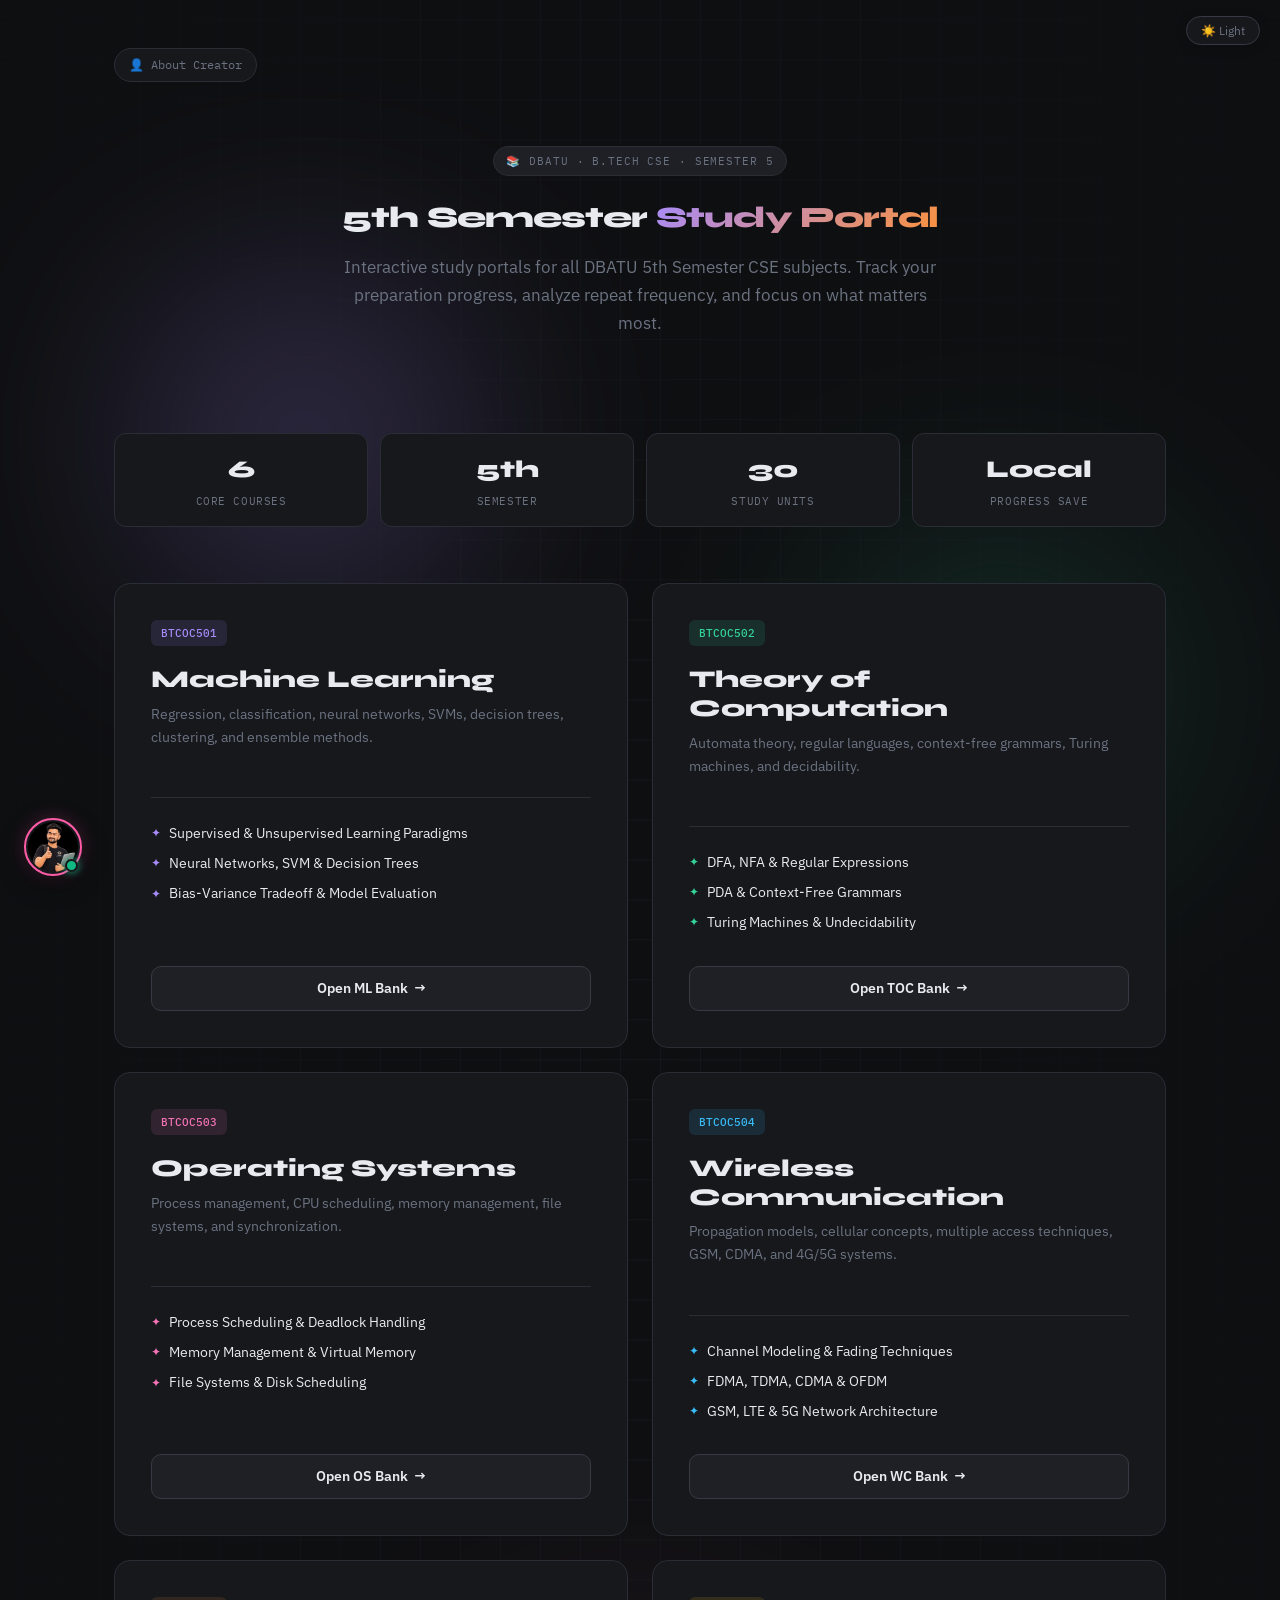
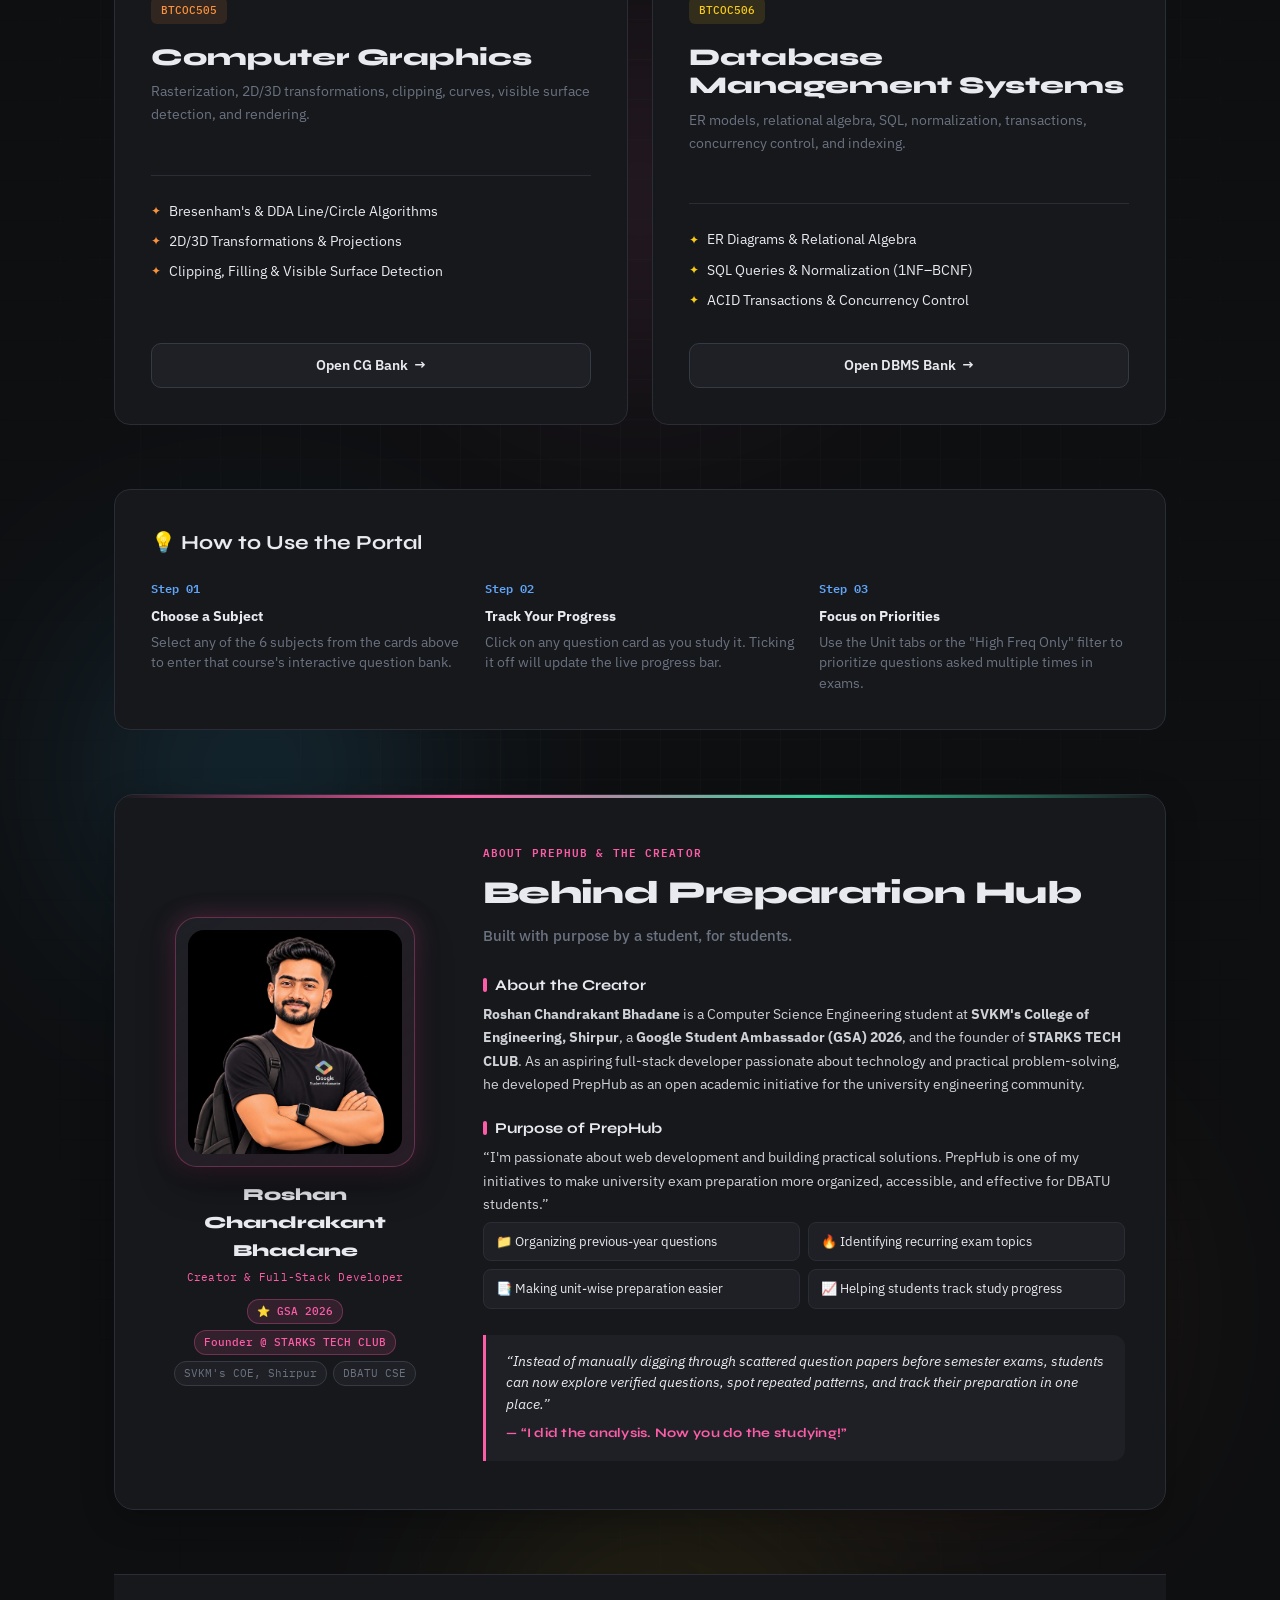
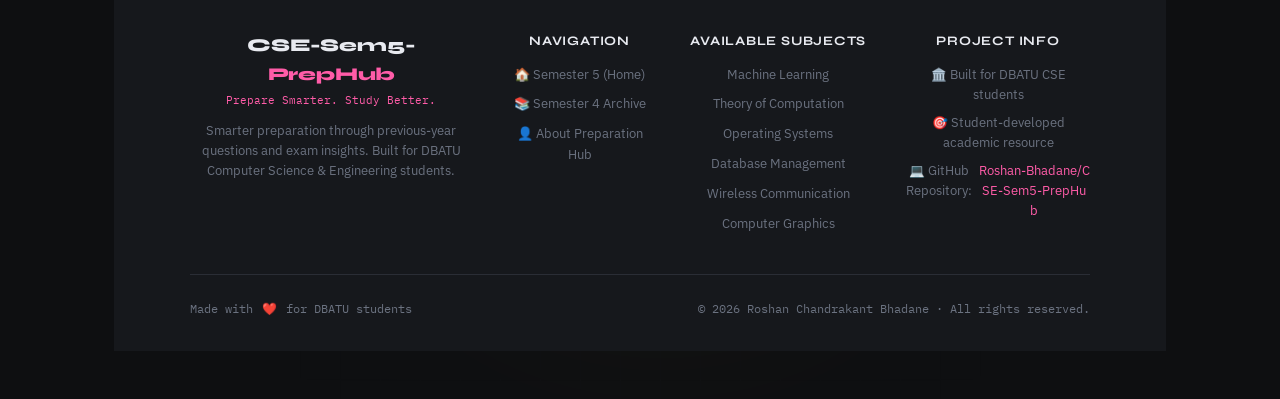
==== commit 6beacf51: "Complete responsive optimization across all viewports and fully standardize DBMS page" ====
--- a/index.html
+++ b/index.html
@@ -7,6 +7,7 @@
 <title>DBATU – 5th Sem CSE Study Portal</title>
 <link href="https://fonts.googleapis.com/css2?family=Syne:wght@400;600;700;800&family=IBM+Plex+Mono:wght@400;500&family=IBM+Plex+Sans:wght@300;400;500;600&display=swap" rel="stylesheet">
 <link rel="stylesheet" href="assets/css/branding.css">
+<link rel="stylesheet" href="assets/css/responsive.css">
 <style>
   :root {
     --bg: #0e0f11;
--- a/assets/css/branding.css
+++ b/assets/css/branding.css
@@ -1,5 +1,7 @@
 /* ═══════════════════════════════════════════════════════════════════
-   CSE-Sem5-PrepHub — Center-Focused Character System & Branding CSS
+   CSE-Sem5-PrepHub — Dual Avatar System & Branding CSS
+   - index.html: Prominent center-focused welcome experience
+   - All other pages: Compact corner speech bubble assistant
    ═══════════════════════════════════════════════════════════════════ */
 
 :root {
@@ -10,7 +12,18 @@
   --prephub-card-border: rgba(255, 92, 168, 0.28);
 }
 
-/* ─── CENTER-FOCUSED MODAL BACKDROP ─── */
+/* ═══════════════════════════════════════════════════════════════════
+   1. SINGLE ASSISTANT ROOT CONTAINER
+   ═══════════════════════════════════════════════════════════════════ */
+
+#prephub-assistant {
+  display: contents;
+}
+
+/* ═══════════════════════════════════════════════════════════════════
+   HOMEPAGE ONLY — CENTER-FOCUSED CHARACTER MODAL
+   ═══════════════════════════════════════════════════════════════════ */
+
 .prephub-modal-backdrop {
   position: fixed;
   inset: 0;
@@ -32,7 +45,6 @@
   pointer-events: auto;
 }
 
-/* ─── CENTER MODAL CARD ─── */
 .prephub-center-modal {
   position: relative;
   max-width: 520px;
@@ -52,7 +64,6 @@
   opacity: 1;
 }
 
-/* ─── CHARACTER STAGE ─── */
 .prephub-character-stage {
   position: relative;
   width: 100%;
@@ -86,7 +97,6 @@
   transition: opacity 0.25s ease, transform 0.25s ease;
 }
 
-/* ─── DIALOGUE CARD ─── */
 .prephub-dialogue-card {
   position: relative;
   width: 100%;
@@ -99,7 +109,6 @@
   text-align: center;
 }
 
-/* Close button */
 .prephub-modal-close {
   position: absolute;
   top: 14px;
@@ -127,7 +136,6 @@
   transform: scale(1.08);
 }
 
-/* Dialogue Tag */
 .prephub-dialogue-tag {
   display: inline-flex;
   align-items: center;
@@ -145,7 +153,6 @@
   margin-bottom: 12px;
 }
 
-/* Dialogue Text */
 .prephub-dialogue-text {
   font-family: 'IBM Plex Sans', -apple-system, sans-serif;
   font-size: 15.5px;
@@ -158,7 +165,6 @@
   justify-content: center;
 }
 
-/* ─── MODAL ACTIONS & STATE PILLS ─── */
 .prephub-modal-actions {
   display: flex;
   flex-direction: column;
@@ -226,11 +232,7 @@
   box-shadow: 0 8px 24px rgba(255, 92, 168, 0.45);
 }
 
-.prephub-cta-btn:active {
-  transform: translateY(0);
-}
-
-/* ─── MINIMIZED FLOATING LAUNCHER (Bottom-Left) ─── */
+/* Minimized Floating Launcher for Homepage */
 .prephub-minimized-launcher {
   position: fixed;
   bottom: 24px;
@@ -306,17 +308,189 @@
   transform: translateX(0);
 }
 
-/* ─── IDLE FLOATING ANIMATION ─── */
-@keyframes prephubSubtleFloat {
-  0%, 100% {
+/* ═══════════════════════════════════════════════════════════════════
+   2. ALL OTHER PAGES — COMPACT CORNER AVATAR & SPEECH BUBBLE
+   ═══════════════════════════════════════════════════════════════════ */
+
+.prephub-corner-widget {
+  position: fixed;
+  bottom: 24px;
+  left: 24px;
+  z-index: 1000;
+  display: flex;
+  flex-direction: column;
+  align-items: flex-start;
+  font-family: 'IBM Plex Sans', -apple-system, sans-serif;
+  user-select: none;
+  animation: prephubCornerFadeIn 0.4s cubic-bezier(0.16, 1, 0.3, 1) forwards;
+}
+
+/* Corner Trigger Avatar */
+.corner-avatar-btn {
+  position: relative;
+  width: 62px;
+  height: 62px;
+  border-radius: 50%;
+  background: var(--surface, #16181c);
+  border: 2px solid var(--prephub-pink);
+  padding: 2px;
+  cursor: pointer;
+  display: flex;
+  align-items: center;
+  justify-content: center;
+  box-shadow: 0 8px 24px rgba(0, 0, 0, 0.45), 0 0 20px var(--prephub-pink-glow);
+  transition: transform 0.25s cubic-bezier(0.34, 1.56, 0.64, 1), box-shadow 0.25s ease;
+}
+
+.corner-avatar-btn:hover {
+  transform: scale(1.1) translateY(-2px);
+  box-shadow: 0 12px 30px rgba(0, 0, 0, 0.55), 0 0 26px rgba(255, 92, 168, 0.45);
+}
+
+.corner-avatar-btn:active {
+  transform: scale(0.96);
+}
+
+.corner-avatar-img {
+  width: 100%;
+  height: 100%;
+  border-radius: 50%;
+  object-fit: cover;
+  object-position: top center;
+  background: var(--surface2, #1e2026);
+  display: block;
+}
+
+.corner-status-dot {
+  position: absolute;
+  bottom: 2px;
+  right: 2px;
+  width: 13px;
+  height: 13px;
+  border-radius: 50%;
+  background: #10b981;
+  border: 2px solid var(--surface, #16181c);
+  box-shadow: 0 0 8px #10b981;
+}
+
+/* Compact Speech Bubble */
+.corner-speech-bubble {
+  position: absolute;
+  bottom: 78px;
+  left: 0;
+  width: 300px;
+  max-width: calc(100vw - 48px);
+  background: var(--surface, #16181c);
+  border: 1px solid rgba(255, 92, 168, 0.3);
+  border-radius: 14px;
+  padding: 14px 16px;
+  box-shadow: 0 16px 36px rgba(0, 0, 0, 0.5), 0 0 24px rgba(255, 92, 168, 0.15);
+  transform-origin: bottom left;
+  opacity: 0;
+  transform: translateY(8px) scale(0.96);
+  pointer-events: none;
+  transition: opacity 0.25s cubic-bezier(0.16, 1, 0.3, 1), transform 0.25s cubic-bezier(0.16, 1, 0.3, 1);
+}
+
+.corner-speech-bubble.active {
+  opacity: 1;
+  transform: translateY(0) scale(1);
+  pointer-events: auto;
+}
+
+/* Pointer Arrow */
+.corner-speech-bubble::after {
+  content: '';
+  position: absolute;
+  bottom: -7px;
+  left: 25px;
+  width: 12px;
+  height: 12px;
+  background: var(--surface, #16181c);
+  border-right: 1px solid rgba(255, 92, 168, 0.3);
+  border-bottom: 1px solid rgba(255, 92, 168, 0.3);
+  transform: rotate(45deg);
+}
+
+/* Bubble Header */
+.corner-bubble-header {
+  display: flex;
+  align-items: center;
+  justify-content: space-between;
+  margin-bottom: 8px;
+  padding-bottom: 6px;
+  border-bottom: 1px solid var(--border, #2a2d35);
+}
+
+.corner-bubble-tag {
+  font-family: 'IBM Plex Mono', monospace;
+  font-size: 10.5px;
+  font-weight: 600;
+  letter-spacing: 0.08em;
+  text-transform: uppercase;
+  color: var(--prephub-pink);
+  display: flex;
+  align-items: center;
+  gap: 5px;
+}
+
+.corner-bubble-tag::before {
+  content: '✦';
+  font-size: 9px;
+}
+
+.corner-bubble-close {
+  background: transparent;
+  border: none;
+  color: var(--muted, #6b7280);
+  font-size: 17px;
+  line-height: 1;
+  cursor: pointer;
+  padding: 2px 6px;
+  border-radius: 4px;
+  transition: all 0.15s ease;
+}
+
+.corner-bubble-close:hover {
+  color: var(--text, #e8eaf0);
+  background: var(--faint, #3a3d47);
+}
+
+/* Bubble Message */
+.corner-bubble-message {
+  font-size: 13.5px;
+  line-height: 1.55;
+  color: var(--text, #e8eaf0);
+  margin-bottom: 8px;
+}
+
+/* Bubble Footer */
+.corner-bubble-footer {
+  display: flex;
+  align-items: center;
+  justify-content: space-between;
+  margin-top: 4px;
+  padding-top: 6px;
+  font-size: 11px;
+  color: var(--muted, #6b7280);
+  font-family: 'IBM Plex Mono', monospace;
+}
+
+@keyframes prephubCornerFadeIn {
+  from {
+    opacity: 0;
+    transform: translateY(16px);
+  }
+  to {
+    opacity: 1;
     transform: translateY(0);
   }
-  50% {
-    transform: translateY(-6px);
-  }
-}
-
-/* ─── ABOUT SECTION (index.html) REDESIGN ─── */
+}
+
+/* ═══════════════════════════════════════════════════════════════════
+   3. ABOUT SECTION (index.html)
+   ═══════════════════════════════════════════════════════════════════ */
+
 .about-section {
   margin: 4rem 0 2rem;
   padding: 3rem 2.5rem;
@@ -520,7 +694,10 @@
   letter-spacing: 0.02em;
 }
 
-/* ─── UNIFIED WEBSITE FOOTER ─── */
+/* ═══════════════════════════════════════════════════════════════════
+   4. UNIFIED WEBSITE FOOTER
+   ═══════════════════════════════════════════════════════════════════ */
+
 .site-footer {
   width: 100%;
   background: var(--surface, #16181c);
@@ -652,7 +829,10 @@
   margin: 0 2px;
 }
 
-/* ─── LIGHT MODE OVERRIDES ─── */
+/* ═══════════════════════════════════════════════════════════════════
+   5. LIGHT THEME OVERRIDES
+   ═══════════════════════════════════════════════════════════════════ */
+
 html.light {
   --prephub-modal-bg: #ffffff;
   --prephub-card-border: rgba(255, 92, 168, 0.4);
@@ -666,9 +846,22 @@
   box-shadow: 0 24px 60px rgba(0, 0, 0, 0.18), 0 0 24px rgba(255, 92, 168, 0.15);
 }
 
-html.light .prephub-minimized-launcher {
+html.light .prephub-minimized-launcher,
+html.light .corner-avatar-btn {
   background: #ffffff;
   box-shadow: 0 8px 24px rgba(0, 0, 0, 0.15), 0 0 16px rgba(255, 92, 168, 0.25);
+}
+
+html.light .corner-speech-bubble {
+  background: #ffffff;
+  border-color: rgba(255, 92, 168, 0.35);
+  box-shadow: 0 16px 36px rgba(0, 0, 0, 0.14), 0 0 20px rgba(255, 92, 168, 0.15);
+}
+
+html.light .corner-speech-bubble::after {
+  background: #ffffff;
+  border-right-color: rgba(255, 92, 168, 0.35);
+  border-bottom-color: rgba(255, 92, 168, 0.35);
 }
 
 html.light .launcher-hover-label {
@@ -721,7 +914,10 @@
   border-top-color: rgba(0, 0, 0, 0.08);
 }
 
-/* ─── RESPONSIVE STYLES ─── */
+/* ═══════════════════════════════════════════════════════════════════
+   6. RESPONSIVE LAYOUT & ACCESSIBILITY
+   ═══════════════════════════════════════════════════════════════════ */
+
 @media (max-width: 820px) {
   .footer-grid {
     grid-template-columns: repeat(2, 1fr);
@@ -768,11 +964,23 @@
     min-height: auto;
   }
 
-  .prephub-minimized-launcher {
+  .prephub-minimized-launcher,
+  .prephub-corner-widget {
     bottom: 16px;
     left: 16px;
-    width: 50px;
-    height: 50px;
+  }
+
+  .prephub-minimized-launcher,
+  .corner-avatar-btn {
+    width: 52px;
+    height: 52px;
+  }
+
+  .corner-speech-bubble {
+    bottom: 68px;
+    left: 0;
+    width: 270px;
+    padding: 12px;
   }
 
   .launcher-hover-label {
@@ -795,14 +1003,16 @@
   }
 }
 
-/* ─── ACCESSIBILITY: REDUCED MOTION ─── */
 @media (prefers-reduced-motion: reduce) {
   .prephub-character-img {
     animation: none !important;
   }
   .prephub-center-modal,
   .prephub-modal-backdrop,
-  .prephub-minimized-launcher {
+  .prephub-minimized-launcher,
+  .prephub-corner-widget,
+  .corner-speech-bubble {
     transition: none !important;
-  }
-}
+    animation: none !important;
+  }
+}
--- a/assets/css/responsive.css
+++ b/assets/css/responsive.css
@@ -0,0 +1,518 @@
+/* ═══════════════════════════════════════════════════════════════════
+   CSE-Sem5-PrepHub — Master Responsive Optimization Stylesheet
+   Covers breakpoints:
+     - Extra Small Mobile : 320px – 374px (iPhone SE, small devices)
+     - Standard Mobile    : 375px – 480px (iPhone 12/13/14, Pixel, Galaxy)
+     - Large Mobile       : 481px – 767px (Large phones, mini tablets)
+     - Tablet             : 768px – 1024px (iPad, Android tablets, iPad Air)
+     - Laptop             : 1025px – 1440px (13" & 15" laptops, 1366px displays)
+     - Large Desktop      : 1441px+ (1080p Full HD 1920px, 2K/4K monitors)
+   ═══════════════════════════════════════════════════════════════════ */
+
+/* ─── 1. GLOBAL VIEWPORT & OVERFLOW CONSTRAINTS ─── */
+html,
+body {
+  width: 100% !important;
+  max-width: 100% !important;
+  overflow-x: hidden !important;
+  margin: 0;
+  padding: 0;
+  min-height: 100vh;
+  min-height: 100dvh;
+}
+
+*,
+*::before,
+*::after {
+  box-sizing: border-box;
+}
+
+img,
+svg,
+video,
+canvas {
+  max-width: 100%;
+  height: auto;
+}
+
+/* ─── 2. REUSABLE CONTAINER WIDTH CONSTRAINTS ─── */
+.nav-bar-inner,
+.header-inner,
+.controls-bar,
+.freq-table,
+.unit,
+.wrap,
+.footer-container {
+  width: 100% !important;
+  max-width: 900px !important;
+  margin-left: auto !important;
+  margin-right: auto !important;
+}
+
+/* Homepage wider container for 3-card grid */
+.container {
+  width: 100% !important;
+  max-width: 1100px !important;
+  margin-left: auto !important;
+  margin-right: auto !important;
+}
+
+/* ─── 3. NAVIGATION BAR RESPONSIVENESS ─── */
+.nav-bar {
+  width: 100% !important;
+  max-width: 100vw !important;
+  box-sizing: border-box;
+  padding: 8px clamp(12px, 3vw, 24px) !important;
+}
+
+.nav-bar-inner {
+  display: flex !important;
+  align-items: center !important;
+  gap: 8px !important;
+  width: 100% !important;
+}
+
+.nav-label {
+  flex-shrink: 0;
+  font-family: 'IBM Plex Mono', monospace;
+  font-size: 12px;
+  font-weight: 600;
+  color: var(--muted, #6b7280);
+  white-space: nowrap;
+}
+
+.nav-btn {
+  flex-shrink: 0;
+  white-space: nowrap;
+  font-size: 12px !important;
+  padding: 5px 12px !important;
+}
+
+.theme-toggle {
+  flex-shrink: 0;
+  white-space: nowrap;
+  margin-left: auto;
+}
+
+/* ─── 4. HERO SECTION & HEADER ─── */
+header {
+  width: 100% !important;
+  box-sizing: border-box;
+  padding: clamp(1.25rem, 3.5vw, 2rem) clamp(1rem, 3.5vw, 1.5rem) !important;
+}
+
+.header-top h1,
+h1 {
+  font-size: clamp(1.35rem, 4.5vw, 1.85rem) !important;
+  line-height: 1.25 !important;
+  word-break: break-word;
+  overflow-wrap: break-word;
+}
+
+.course-badge {
+  font-size: clamp(10px, 2.5vw, 11px) !important;
+  white-space: normal !important;
+  word-break: break-word;
+  display: inline-block;
+  margin-bottom: 8px;
+}
+
+.header-meta {
+  font-size: clamp(11px, 2.6vw, 12.5px) !important;
+  line-height: 1.45 !important;
+  word-break: break-word;
+}
+
+/* Stats Pill Badges */
+.stats {
+  display: flex !important;
+  flex-wrap: wrap !important;
+  gap: 8px !important;
+  margin-top: 14px !important;
+  width: 100% !important;
+}
+
+.stat {
+  box-sizing: border-box;
+  font-size: clamp(11px, 2.5vw, 12px) !important;
+  padding: 6px 12px !important;
+  white-space: nowrap;
+}
+
+/* ─── 5. CONTROLS BAR & UNIT FILTER TABS ─── */
+.controls-bar {
+  width: 100% !important;
+  box-sizing: border-box;
+  padding: 1rem clamp(1rem, 3.5vw, 1.5rem) 0 !important;
+}
+
+.filter-bar {
+  display: flex !important;
+  gap: 6px !important;
+  align-items: center !important;
+  width: 100% !important;
+}
+
+.tab {
+  flex-shrink: 0;
+  font-size: 12px !important;
+  padding: 6px 13px !important;
+  white-space: nowrap;
+  touch-action: manipulation;
+}
+
+.search-box {
+  width: 100% !important;
+}
+
+.search-box input,
+.search-input {
+  width: 100% !important;
+  box-sizing: border-box !important;
+  font-size: 13.5px !important;
+}
+
+/* ─── 6. FREQUENCY TABLES (NO HORIZONTAL SPILLOVER) ─── */
+main {
+  width: 100% !important;
+  box-sizing: border-box;
+  padding-left: clamp(1rem, 3.5vw, 1.5rem) !important;
+  padding-right: clamp(1rem, 3.5vw, 1.5rem) !important;
+  padding-bottom: 95px !important; /* Safety cushion for floating progress & avatar widgets */
+}
+
+.freq-table {
+  width: 100% !important;
+  box-sizing: border-box;
+  overflow-x: auto !important;
+  -webkit-overflow-scrolling: touch !important;
+  border-radius: 12px !important;
+  margin-bottom: 2rem !important;
+}
+
+.freq-table table {
+  width: 100% !important;
+  min-width: 540px !important; /* Table scrolls gracefully inside its own card container */
+  border-collapse: collapse !important;
+}
+
+.freq-table th,
+.freq-table td {
+  padding: 10px 12px !important;
+  font-size: 12.5px !important;
+}
+
+/* ─── 7. QUESTION CARDS & TOPIC GROUPS ─── */
+.unit {
+  width: 100% !important;
+  box-sizing: border-box;
+  margin-bottom: 2.25rem !important;
+}
+
+.unit-header {
+  box-sizing: border-box;
+  padding: clamp(10px, 3vw, 14px) clamp(12px, 3vw, 16px) !important;
+}
+
+.unit-title {
+  font-size: clamp(14px, 3.8vw, 17px) !important;
+  line-height: 1.3 !important;
+}
+
+.unit-sub {
+  font-size: clamp(11px, 2.8vw, 12px) !important;
+}
+
+.q-card {
+  width: 100% !important;
+  box-sizing: border-box !important;
+  display: flex !important;
+  gap: clamp(8px, 2.5vw, 14px) !important;
+  padding: clamp(10px, 2.5vw, 14px) clamp(10px, 2.5vw, 16px) !important;
+}
+
+.q-body {
+  min-width: 0 !important;
+  flex: 1 !important;
+}
+
+.q-text {
+  font-size: clamp(13px, 2.9vw, 14.5px) !important;
+  line-height: 1.55 !important;
+  word-break: break-word !important;
+  overflow-wrap: break-word !important;
+}
+
+.q-meta {
+  display: flex !important;
+  flex-wrap: wrap !important;
+  gap: 5px !important;
+  align-items: center !important;
+}
+
+.badge {
+  font-size: clamp(10px, 2.3vw, 11px) !important;
+  padding: 2px 7px !important;
+  white-space: normal !important;
+  word-break: break-word !important;
+}
+
+/* ─── 8. FLOATING PROGRESS WIDGET ─── */
+.progress-wrap {
+  box-sizing: border-box;
+  z-index: 990 !important;
+}
+
+/* ─── 9. HOMEPAGE PORTALS & ABOUT SECTION ─── */
+.portals-grid {
+  display: grid;
+  width: 100% !important;
+  box-sizing: border-box;
+}
+
+.portal-card {
+  width: 100% !important;
+  box-sizing: border-box !important;
+}
+
+.about-section {
+  width: 100% !important;
+  box-sizing: border-box !important;
+}
+
+.about-grid {
+  display: grid;
+  width: 100% !important;
+  box-sizing: border-box;
+}
+
+/* ═══════════════════════════════════════════════════════════════════
+   RESPONSIVE BREAKPOINTS
+   ═══════════════════════════════════════════════════════════════════ */
+
+/* ─── TABLET & MOBILE (< 1024px) ─── */
+@media (max-width: 1024px) {
+  .portals-grid {
+    grid-template-columns: repeat(2, 1fr) !important;
+    gap: 1.25rem !important;
+  }
+}
+
+/* ─── MOBILE PHONES & TABLETS (< 768px) ─── */
+@media (max-width: 767px) {
+  /* Navbar: Smooth touch-scrollable pill track */
+  .nav-bar-inner {
+    overflow-x: auto !important;
+    flex-wrap: nowrap !important;
+    -webkit-overflow-scrolling: touch !important;
+    scrollbar-width: none !important;
+    -ms-overflow-style: none !important;
+    padding-bottom: 2px !important;
+  }
+
+  .nav-bar-inner::-webkit-scrollbar {
+    display: none !important;
+  }
+
+  .nav-label {
+    font-size: 11px !important;
+    padding-right: 4px;
+  }
+
+  .nav-btn {
+    padding: 5px 10px !important;
+    font-size: 11.5px !important;
+  }
+
+  .theme-toggle {
+    padding: 5px 10px !important;
+    font-size: 11.5px !important;
+  }
+
+  /* Unit Filter Bar: Smooth touch-scrollable track */
+  .filter-bar {
+    overflow-x: auto !important;
+    flex-wrap: nowrap !important;
+    -webkit-overflow-scrolling: touch !important;
+    scrollbar-width: none !important;
+    -ms-overflow-style: none !important;
+    padding-bottom: 6px !important;
+  }
+
+  .filter-bar::-webkit-scrollbar {
+    display: none !important;
+  }
+
+  .tab {
+    padding: 5px 11px !important;
+    font-size: 11.5px !important;
+  }
+
+  /* Unit Header: Wrap gracefully */
+  .unit-header {
+    flex-wrap: wrap !important;
+    gap: 10px !important;
+  }
+
+  .unit-hrs {
+    margin-left: auto;
+    font-size: 11px !important;
+  }
+
+  /* Homepage single column cards */
+  .portals-grid {
+    grid-template-columns: 1fr !important;
+    gap: 1rem !important;
+  }
+
+  /* About section stacked */
+  .about-grid {
+    grid-template-columns: 1fr !important;
+    gap: 2rem !important;
+  }
+
+  .about-visual-column {
+    margin: 0 auto;
+    max-width: 260px;
+  }
+
+  /* Compact progress widget */
+  .progress-wrap {
+    bottom: 14px !important;
+    right: 14px !important;
+    padding: 8px 12px !important;
+    min-width: 125px !important;
+    font-size: 11px !important;
+  }
+
+  .progress-wrap #pct {
+    font-size: 11.5px !important;
+  }
+
+  .progress-wrap #psub {
+    font-size: 9.5px !important;
+  }
+
+  /* Corner Assistant */
+  .prephub-corner-widget {
+    bottom: 14px !important;
+    left: 14px !important;
+  }
+
+  .corner-avatar-btn {
+    width: 52px !important;
+    height: 52px !important;
+  }
+
+  .corner-speech-bubble {
+    width: calc(100vw - 28px) !important;
+    max-width: 320px !important;
+    bottom: 66px !important;
+    left: 0 !important;
+    padding: 12px 14px !important;
+  }
+
+  /* Stats cards in hero */
+  .stats .stat {
+    flex: 1 1 calc(50% - 6px) !important;
+    min-width: 125px !important;
+    justify-content: center !important;
+    text-align: center !important;
+  }
+
+  /* Footer on mobile */
+  .footer-grid {
+    grid-template-columns: 1fr !important;
+    gap: 1.75rem !important;
+  }
+
+  .footer-bottom {
+    flex-direction: column !important;
+    gap: 8px !important;
+    text-align: center !important;
+  }
+}
+
+/* ─── EXTRA SMALL MOBILE (< 375px: iPhone SE, 320px) ─── */
+@media (max-width: 374px) {
+  header,
+  .controls-bar,
+  main {
+    padding-left: 10px !important;
+    padding-right: 10px !important;
+  }
+
+  .stats .stat {
+    flex: 1 1 100% !important;
+    min-width: 100% !important;
+  }
+
+  .q-card {
+    padding: 8px 10px !important;
+    gap: 8px !important;
+  }
+
+  .q-num {
+    min-width: 24px !important;
+    font-size: 11px !important;
+  }
+
+  .check-box {
+    width: 18px !important;
+    height: 18px !important;
+  }
+
+  .progress-wrap {
+    bottom: 10px !important;
+    right: 10px !important;
+    padding: 6px 10px !important;
+    min-width: 110px !important;
+  }
+
+  .prephub-corner-widget {
+    bottom: 10px !important;
+    left: 10px !important;
+  }
+
+  .corner-avatar-btn {
+    width: 46px !important;
+    height: 46px !important;
+  }
+
+  .corner-speech-bubble {
+    width: calc(100vw - 20px) !important;
+    max-width: 295px !important;
+    bottom: 58px !important;
+    font-size: 11.5px !important;
+    padding: 10px 12px !important;
+  }
+
+  .prephub-center-modal {
+    max-width: 95vw !important;
+  }
+
+  .prephub-character-stage {
+    height: 170px !important;
+  }
+
+  .prephub-dialogue-text {
+    font-size: 12.5px !important;
+  }
+}
+
+/* ─── LARGE DESKTOP (1441px+) ─── */
+@media (min-width: 1441px) {
+  .nav-bar-inner,
+  .header-inner,
+  .controls-bar,
+  .freq-table,
+  .unit,
+  .wrap,
+  .footer-container {
+    max-width: 960px !important;
+  }
+
+  .container {
+    max-width: 1200px !important;
+  }
+}
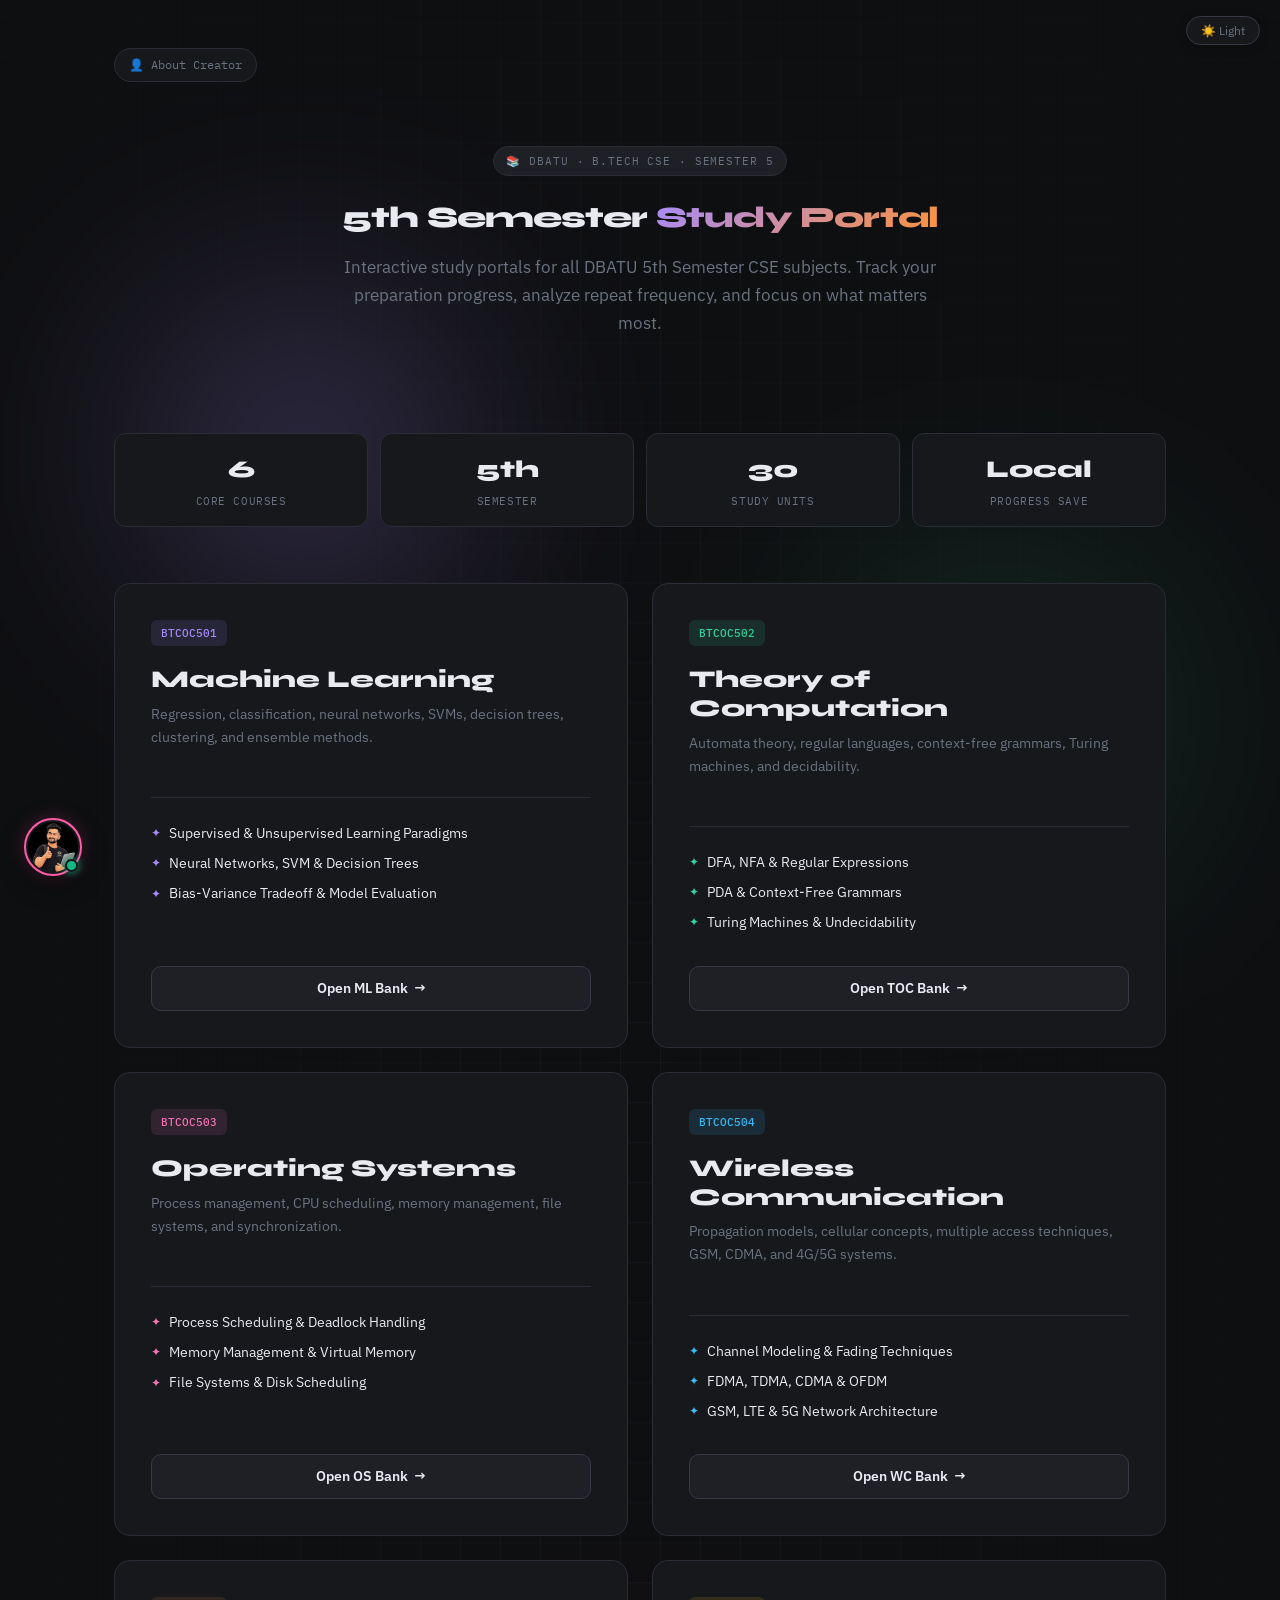
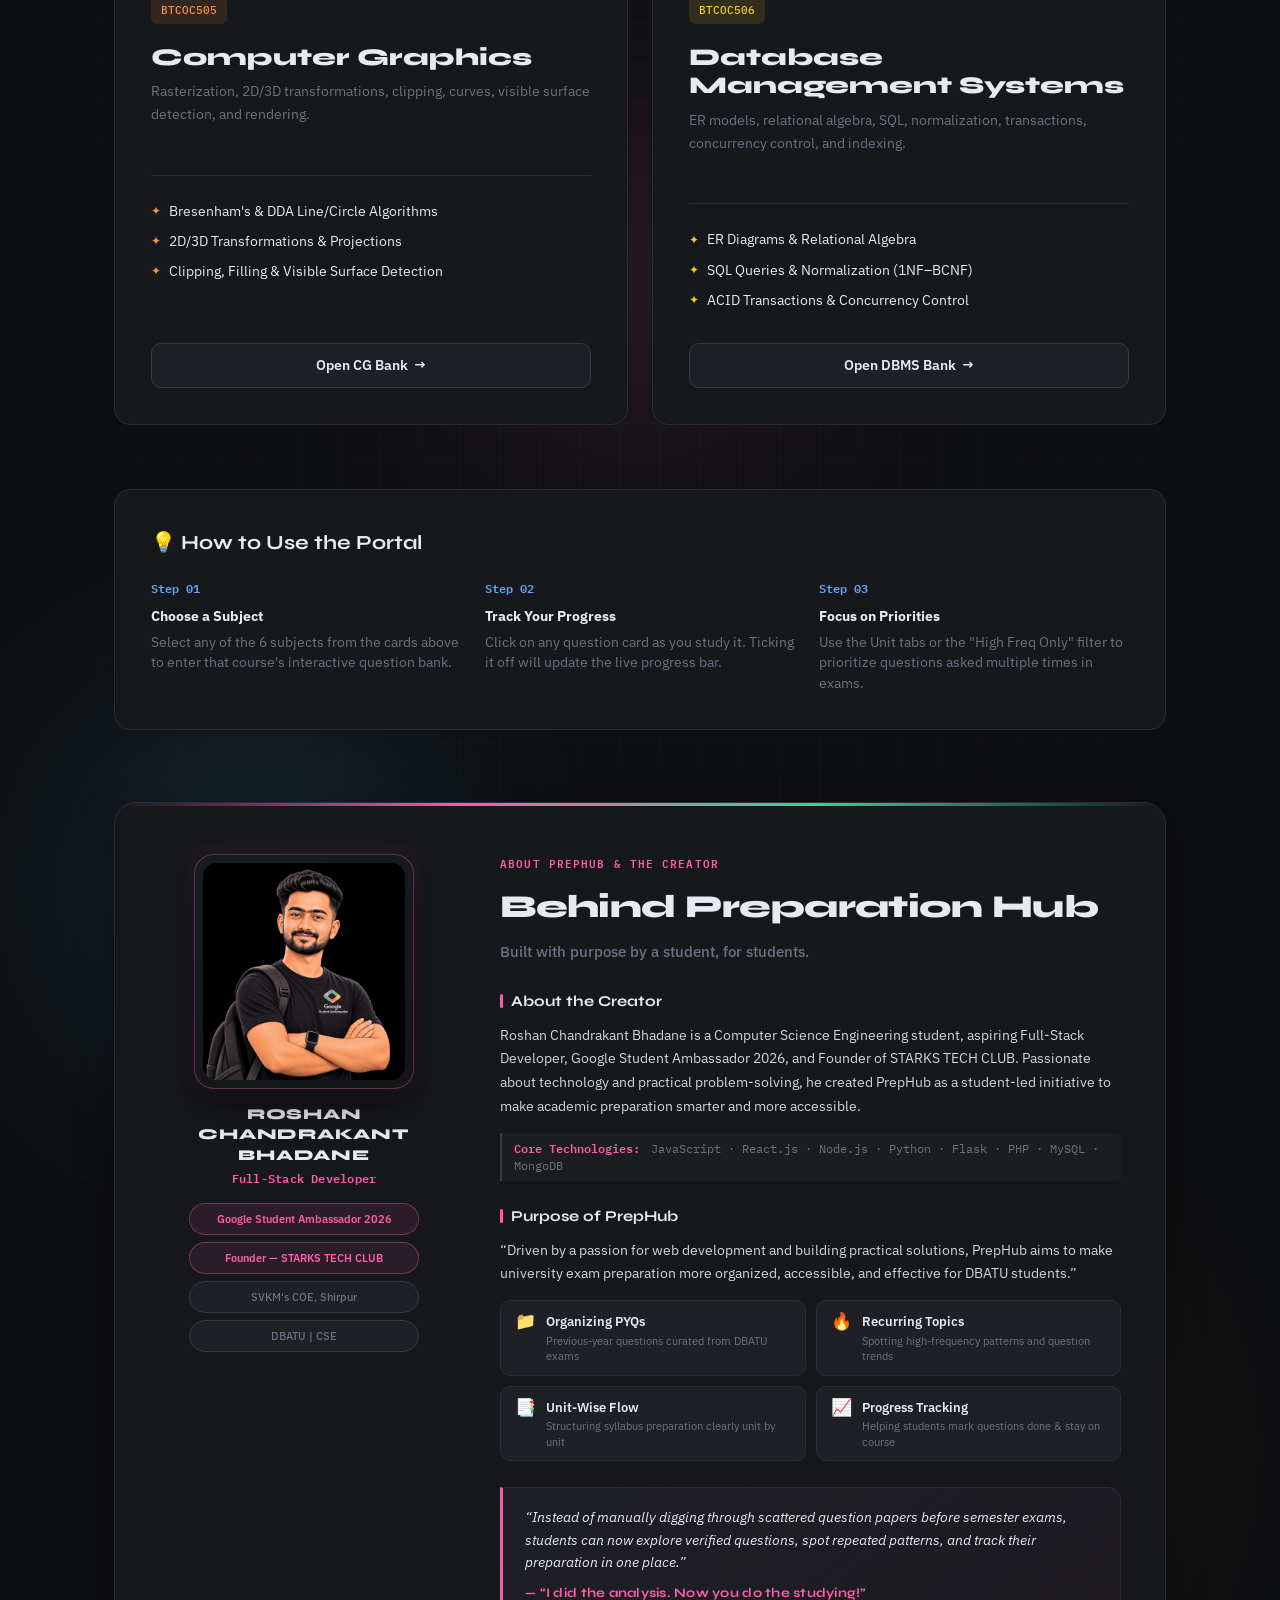
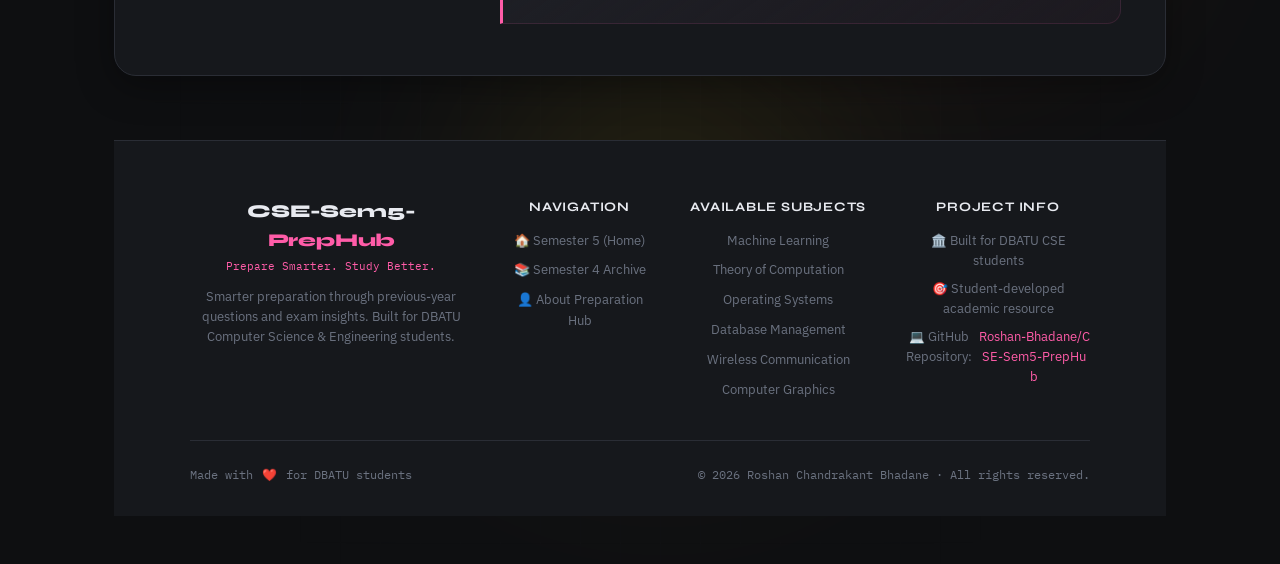
==== commit b5acc666: "Refine About section: premium 10/10 redesign with balanced 2-column layout, compact badges, and ligh" ====
--- a/index.html
+++ b/index.html
@@ -734,51 +734,78 @@
   <!-- ─── ABOUT SECTION & CREATOR PROFILE ─── -->
   <section class="about-section" id="about">
     <div class="about-grid">
-      <!-- Visual Column with avatar-about.png & Profile Badges -->
+      <!-- Left Column: Creator Identity -->
       <div class="about-visual-column">
         <div class="about-avatar-card">
           <img src="assets/avatars/avatar-about.png" alt="Roshan Chandrakant Bhadane — Creator of PrepHub" class="about-avatar-img">
         </div>
-        <div class="about-creator-name">Roshan Chandrakant Bhadane</div>
-        <div class="about-creator-role">Creator &amp; Full-Stack Developer</div>
+        <div class="about-creator-name">ROSHAN CHANDRAKANT BHADANE</div>
+        <div class="about-creator-role">Full-Stack Developer</div>
 
         <div class="about-credentials-badges">
-          <span class="cred-badge highlight">⭐ GSA 2026</span>
-          <span class="cred-badge highlight">Founder @ STARKS TECH CLUB</span>
-          <span class="cred-badge">SVKM&#39;s COE, Shirpur</span>
-          <span class="cred-badge">DBATU CSE</span>
+          <span class="cred-badge highlight">Google Student Ambassador 2026</span>
+          <span class="cred-badge highlight">Founder — STARKS TECH CLUB</span>
+          <span class="cred-badge">SVKM's COE, Shirpur</span>
+          <span class="cred-badge">DBATU | CSE</span>
         </div>
       </div>
 
-      <!-- Content Column -->
+      <!-- Right Column: Behind Preparation Hub -->
       <div class="about-content-column">
         <div class="about-eyebrow">ABOUT PREPHUB &amp; THE CREATOR</div>
         <h2 class="about-title">Behind Preparation Hub</h2>
         <div class="about-subtitle">Built with purpose by a student, for students.</div>
 
-        <!-- Creator Profile & Bio -->
-        <div>
+        <!-- Section 1 — About the Creator -->
+        <div class="about-block">
           <div class="about-block-title">About the Creator</div>
           <p class="about-text">
-            <strong>Roshan Chandrakant Bhadane</strong> is a Computer Science Engineering student at <strong>SVKM&#39;s College of Engineering, Shirpur</strong>, a <strong>Google Student Ambassador (GSA) 2026</strong>, and the founder of <strong>STARKS TECH CLUB</strong>. As an aspiring full-stack developer passionate about technology and practical problem-solving, he developed PrepHub as an open academic initiative for the university engineering community.
+            Roshan Chandrakant Bhadane is a Computer Science Engineering student, aspiring Full-Stack Developer, Google Student Ambassador 2026, and Founder of STARKS TECH CLUB. Passionate about technology and practical problem-solving, he created PrepHub as a student-led initiative to make academic preparation smarter and more accessible.
           </p>
+          <div class="about-tech-line">
+            <span class="tech-label">Core Technologies:</span> JavaScript · React.js · Node.js · Python · Flask · PHP · MySQL · MongoDB
+          </div>
         </div>
 
-        <!-- Purpose of PrepHub -->
-        <div>
+        <!-- Section 2 — Purpose of PrepHub -->
+        <div class="about-block">
           <div class="about-block-title">Purpose of PrepHub</div>
           <p class="about-text">
-            &ldquo;I&#39;m passionate about web development and building practical solutions. PrepHub is one of my initiatives to make university exam preparation more organized, accessible, and effective for DBATU students.&rdquo;
+            &ldquo;Driven by a passion for web development and building practical solutions, PrepHub aims to make university exam preparation more organized, accessible, and effective for DBATU students.&rdquo;
           </p>
-          <ul class="about-purpose-list">
-            <li class="about-purpose-item">📁 Organizing previous-year questions</li>
-            <li class="about-purpose-item">🔥 Identifying recurring exam topics</li>
-            <li class="about-purpose-item">📑 Making unit-wise preparation easier</li>
-            <li class="about-purpose-item">📈 Helping students track study progress</li>
-          </ul>
+          <div class="about-purpose-grid">
+            <div class="about-purpose-card">
+              <span class="about-purpose-icon">📁</span>
+              <div class="about-purpose-info">
+                <strong>Organizing PYQs</strong>
+                <span>Previous-year questions curated from DBATU exams</span>
+              </div>
+            </div>
+            <div class="about-purpose-card">
+              <span class="about-purpose-icon">🔥</span>
+              <div class="about-purpose-info">
+                <strong>Recurring Topics</strong>
+                <span>Spotting high-frequency patterns and question trends</span>
+              </div>
+            </div>
+            <div class="about-purpose-card">
+              <span class="about-purpose-icon">📑</span>
+              <div class="about-purpose-info">
+                <strong>Unit-Wise Flow</strong>
+                <span>Structuring syllabus preparation clearly unit by unit</span>
+              </div>
+            </div>
+            <div class="about-purpose-card">
+              <span class="about-purpose-icon">📈</span>
+              <div class="about-purpose-info">
+                <strong>Progress Tracking</strong>
+                <span>Helping students mark questions done &amp; stay on course</span>
+              </div>
+            </div>
+          </div>
         </div>
 
-        <!-- Quote & Signature -->
+        <!-- Section 3 — Signature Statement -->
         <div class="about-quote-box">
           <p class="about-quote-text">
             &ldquo;Instead of manually digging through scattered question papers before semester exams, students can now explore verified questions, spot repeated patterns, and track their preparation in one place.&rdquo;
@@ -790,8 +817,7 @@
   </section>
 
   <!-- ─── UNIFIED WEBSITE FOOTER ─── -->
-<!-- ─── UNIFIED WEBSITE FOOTER ─── -->
-<footer class="site-footer">
+  <footer class="site-footer">
   <div class="footer-inner">
     <div class="footer-grid">
       <!-- Column 1: Branding -->
--- a/assets/css/branding.css
+++ b/assets/css/branding.css
@@ -492,14 +492,14 @@
    ═══════════════════════════════════════════════════════════════════ */
 
 .about-section {
-  margin: 4rem 0 2rem;
-  padding: 3rem 2.5rem;
+  margin: 4.5rem 0 2rem;
+  padding: clamp(2rem, 4vw, 3.25rem) clamp(1.5rem, 3.5vw, 2.75rem);
   background: var(--surface, #16181c);
   border: 1px solid var(--border, #2a2d35);
-  border-radius: 20px;
+  border-radius: 22px;
   position: relative;
   overflow: hidden;
-  box-shadow: 0 8px 32px rgba(0, 0, 0, 0.25);
+  box-shadow: 0 10px 36px rgba(0, 0, 0, 0.35);
 }
 
 .about-section::before {
@@ -514,9 +514,9 @@
 
 .about-grid {
   display: grid;
-  grid-template-columns: 280px 1fr;
-  gap: 3rem;
-  align-items: center;
+  grid-template-columns: 290px 1fr;
+  gap: clamp(2rem, 4vw, 3.5rem);
+  align-items: start;
 }
 
 .about-visual-column {
@@ -528,16 +528,23 @@
 
 .about-avatar-card {
   position: relative;
-  width: 240px;
-  height: 250px;
-  border-radius: 22px;
-  background: linear-gradient(145deg, var(--surface2, #1e2026), rgba(255, 92, 168, 0.08));
-  border: 1px solid rgba(255, 92, 168, 0.3);
-  padding: 12px;
+  width: 220px;
+  height: 235px;
+  border-radius: 20px;
+  background: linear-gradient(145deg, #181b20, #131518);
+  border: 1px solid rgba(255, 92, 168, 0.32);
+  padding: 8px;
   display: flex;
   align-items: center;
   justify-content: center;
-  box-shadow: 0 16px 36px rgba(0, 0, 0, 0.4), 0 0 24px var(--prephub-pink-glow);
+  box-shadow: 0 16px 36px rgba(0, 0, 0, 0.45), 0 0 20px rgba(255, 92, 168, 0.12);
+  transition: transform 0.25s ease, box-shadow 0.25s ease, border-color 0.25s ease;
+}
+
+.about-avatar-card:hover {
+  transform: translateY(-2px);
+  border-color: rgba(255, 92, 168, 0.5);
+  box-shadow: 0 20px 44px rgba(0, 0, 0, 0.55), 0 0 28px rgba(255, 92, 168, 0.2);
 }
 
 .about-avatar-img {
@@ -545,54 +552,71 @@
   height: 100%;
   object-fit: cover;
   object-position: top center;
-  border-radius: 16px;
+  border-radius: 14px;
 }
 
 .about-creator-name {
   font-family: 'Syne', sans-serif;
-  font-size: 17px;
+  font-size: 15px;
   font-weight: 800;
-  color: var(--text, #e8eaf0);
-  margin-top: 14px;
+  letter-spacing: 0.05em;
+  text-transform: uppercase;
+  color: var(--text, #e8eaf0);
+  margin-top: 15px;
+  line-height: 1.35;
 }
 
 .about-creator-role {
   font-family: 'IBM Plex Mono', monospace;
+  font-size: 12px;
+  font-weight: 600;
+  color: var(--prephub-pink);
+  margin-top: 4px;
+  letter-spacing: 0.02em;
+}
+
+.about-credentials-badges {
+  display: flex;
+  flex-direction: column;
+  gap: 7px;
+  width: 100%;
+  max-width: 230px;
+  margin-top: 14px;
+}
+
+.cred-badge {
+  font-family: 'IBM Plex Sans', sans-serif;
   font-size: 11px;
-  color: var(--prephub-pink);
-  margin-top: 3px;
-  letter-spacing: 0.02em;
-}
-
-.about-credentials-badges {
-  display: flex;
-  flex-wrap: wrap;
-  gap: 6px;
-  justify-content: center;
-  margin-top: 12px;
-}
-
-.cred-badge {
-  font-family: 'IBM Plex Mono', monospace;
-  font-size: 10.5px;
-  padding: 3px 9px;
-  border-radius: 12px;
+  font-weight: 500;
+  padding: 6px 12px;
+  border-radius: 20px;
   background: var(--surface2, #1e2026);
   border: 1px solid var(--border2, #363a44);
-  color: var(--muted, #6b7280);
+  color: var(--muted, #9ca3af);
+  display: inline-flex;
+  align-items: center;
+  justify-content: center;
+  text-align: center;
+  transition: all 0.2s ease;
+}
+
+.cred-badge:hover {
+  border-color: var(--prephub-pink);
+  color: var(--text, #e8eaf0);
+  transform: translateY(-1px);
 }
 
 .cred-badge.highlight {
-  background: rgba(255, 92, 168, 0.12);
-  border-color: rgba(255, 92, 168, 0.3);
-  color: var(--prephub-pink);
-  font-weight: 500;
+  background: rgba(255, 92, 168, 0.09);
+  border-color: rgba(255, 92, 168, 0.35);
+  color: var(--prephub-pink);
+  font-weight: 600;
 }
 
 .about-content-column {
   display: flex;
   flex-direction: column;
-  gap: 1.25rem;
+  gap: 1.4rem;
 }
 
 .about-eyebrow {
@@ -618,7 +642,13 @@
   font-size: 15px;
   color: var(--muted, #6b7280);
   font-weight: 500;
-  margin: -8px 0 4px;
+  margin: -8px 0 2px;
+}
+
+.about-block {
+  display: flex;
+  flex-direction: column;
+  gap: 8px;
 }
 
 .about-block-title {
@@ -626,7 +656,7 @@
   font-size: 15px;
   font-weight: 700;
   color: var(--text, #e8eaf0);
-  margin-bottom: 6px;
+  margin-bottom: 2px;
   display: flex;
   align-items: center;
   gap: 8px;
@@ -634,7 +664,7 @@
 
 .about-block-title::before {
   content: '';
-  width: 4px;
+  width: 3px;
   height: 14px;
   background: var(--prephub-pink);
   border-radius: 2px;
@@ -643,50 +673,95 @@
 
 .about-text {
   font-size: 14px;
-  line-height: 1.65;
-  color: color-mix(in srgb, var(--text, #e8eaf0) 88%, transparent);
+  line-height: 1.7;
+  color: color-mix(in srgb, var(--text, #e8eaf0) 90%, transparent);
   margin: 0;
 }
 
-.about-purpose-list {
-  list-style: none;
-  padding: 0;
-  margin: 6px 0 0;
+.about-tech-line {
+  font-family: 'IBM Plex Mono', monospace;
+  font-size: 11.5px;
+  line-height: 1.5;
+  color: var(--muted, #9ca3af);
+  padding: 7px 12px;
+  background: rgba(255, 255, 255, 0.02);
+  border-left: 2px solid var(--border2, #363a44);
+  border-radius: 0 6px 6px 0;
+  margin-top: 6px;
+}
+
+.about-tech-line .tech-label {
+  color: var(--prephub-pink);
+  font-weight: 600;
+  margin-right: 4px;
+}
+
+.about-purpose-grid {
   display: grid;
-  grid-template-columns: repeat(auto-fit, minmax(210px, 1fr));
-  gap: 8px;
-}
-
-.about-purpose-item {
-  font-size: 13px;
-  color: var(--text, #e8eaf0);
+  grid-template-columns: repeat(2, 1fr);
+  gap: 10px;
+  margin-top: 6px;
+}
+
+.about-purpose-card {
   background: var(--surface2, #1e2026);
   border: 1px solid var(--border, #2a2d35);
-  padding: 8px 12px;
-  border-radius: 8px;
-  display: flex;
-  align-items: center;
-  gap: 8px;
+  border-radius: 10px;
+  padding: 10px 14px;
+  display: flex;
+  align-items: flex-start;
+  gap: 10px;
+  transition: border-color 0.2s ease, transform 0.2s ease;
+}
+
+.about-purpose-card:hover {
+  border-color: rgba(255, 92, 168, 0.4);
+  transform: translateY(-2px);
+}
+
+.about-purpose-icon {
+  font-size: 17px;
+  line-height: 1;
+  flex-shrink: 0;
+  margin-top: 2px;
+}
+
+.about-purpose-info strong {
+  display: block;
+  font-size: 12.5px;
+  font-weight: 600;
+  color: var(--text, #e8eaf0);
+}
+
+.about-purpose-info span {
+  display: block;
+  font-size: 11px;
+  color: var(--muted, #9ca3af);
+  line-height: 1.4;
+  margin-top: 2px;
 }
 
 .about-quote-box {
-  background: var(--surface2, #1e2026);
+  background: linear-gradient(145deg, var(--surface2, #1e2026), rgba(255, 92, 168, 0.03));
   border-left: 3px solid var(--prephub-pink);
-  border-radius: 0 12px 12px 0;
-  padding: 16px 20px;
-  margin-top: 6px;
+  border-top: 1px solid rgba(255, 92, 168, 0.12);
+  border-right: 1px solid rgba(255, 92, 168, 0.12);
+  border-bottom: 1px solid rgba(255, 92, 168, 0.12);
+  border-radius: 0 14px 14px 0;
+  padding: 18px 22px;
+  margin-top: 4px;
 }
 
 .about-quote-text {
   font-size: 13.5px;
   font-style: italic;
   color: var(--text, #e8eaf0);
-  line-height: 1.6;
+  line-height: 1.65;
   margin: 0;
 }
 
 .about-signature-line {
-  margin-top: 8px;
+  margin-top: 10px;
   font-family: 'Syne', sans-serif;
   font-weight: 700;
   font-size: 13px;
@@ -883,26 +958,56 @@
 
 html.light .about-avatar-card {
   background: #f4f6fb;
+  border-color: rgba(255, 92, 168, 0.35);
   box-shadow: 0 12px 28px rgba(0, 0, 0, 0.08);
 }
 
 html.light .about-creator-name {
   color: #0c0e15;
-}
-
-html.light .about-purpose-item {
-  background: #f8f9fc;
-  border-color: rgba(0, 0, 0, 0.06);
-  color: #0c0e15;
-}
-
-html.light .about-quote-box {
-  background: #f8f9fc;
 }
 
 html.light .cred-badge {
   background: #f4f6fb;
   border-color: rgba(0, 0, 0, 0.08);
+  color: #4b5563;
+}
+
+html.light .cred-badge.highlight {
+  background: rgba(255, 92, 168, 0.08);
+  border-color: rgba(255, 92, 168, 0.35);
+  color: #ff5ca8;
+}
+
+html.light .about-tech-line {
+  background: #f8f9fc;
+  border-left-color: rgba(0, 0, 0, 0.15);
+  color: #4b5563;
+}
+
+html.light .about-tech-line strong {
+  color: #111827;
+}
+
+html.light .about-purpose-card {
+  background: #f8f9fc;
+  border-color: rgba(0, 0, 0, 0.08);
+}
+
+html.light .about-purpose-info strong {
+  color: #0c0e15;
+}
+
+html.light .about-purpose-info span {
+  color: #6b7280;
+}
+
+html.light .about-quote-box {
+  background: #fdf2f8;
+  border-color: rgba(255, 92, 168, 0.25);
+}
+
+html.light .about-quote-text {
+  color: #1f2937;
 }
 
 html.light .site-footer {
@@ -928,20 +1033,31 @@
 @media (max-width: 768px) {
   .about-grid {
     grid-template-columns: 1fr;
-    text-align: center;
-    gap: 2rem;
+    gap: 2.25rem;
   }
 
   .about-visual-column {
     margin: 0 auto;
+    text-align: center;
+  }
+
+  .about-content-column {
+    text-align: left;
   }
 
   .about-block-title {
-    justify-content: center;
+    justify-content: flex-start;
   }
 
   .about-quote-box {
     text-align: left;
+  }
+}
+
+@media (max-width: 560px) {
+  .about-purpose-grid {
+    grid-template-columns: 1fr;
+    gap: 0.75rem;
   }
 }
 
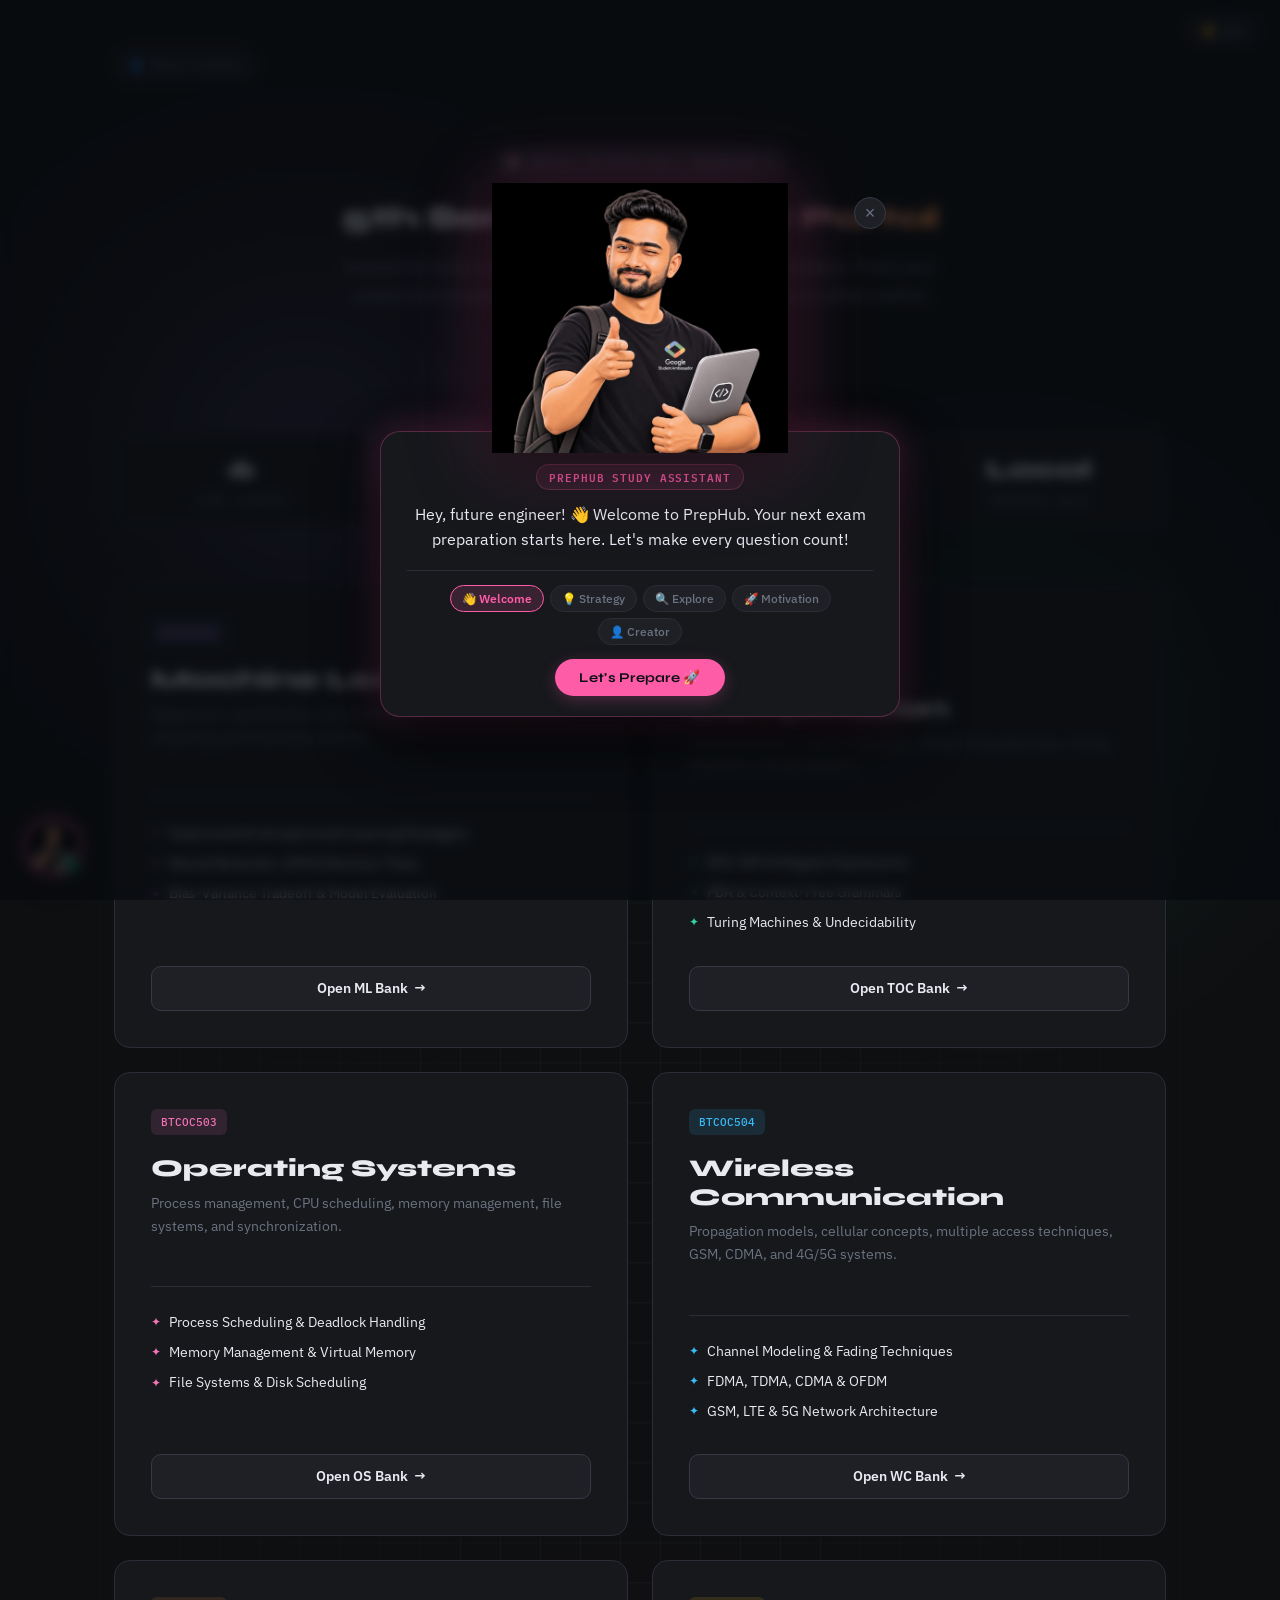
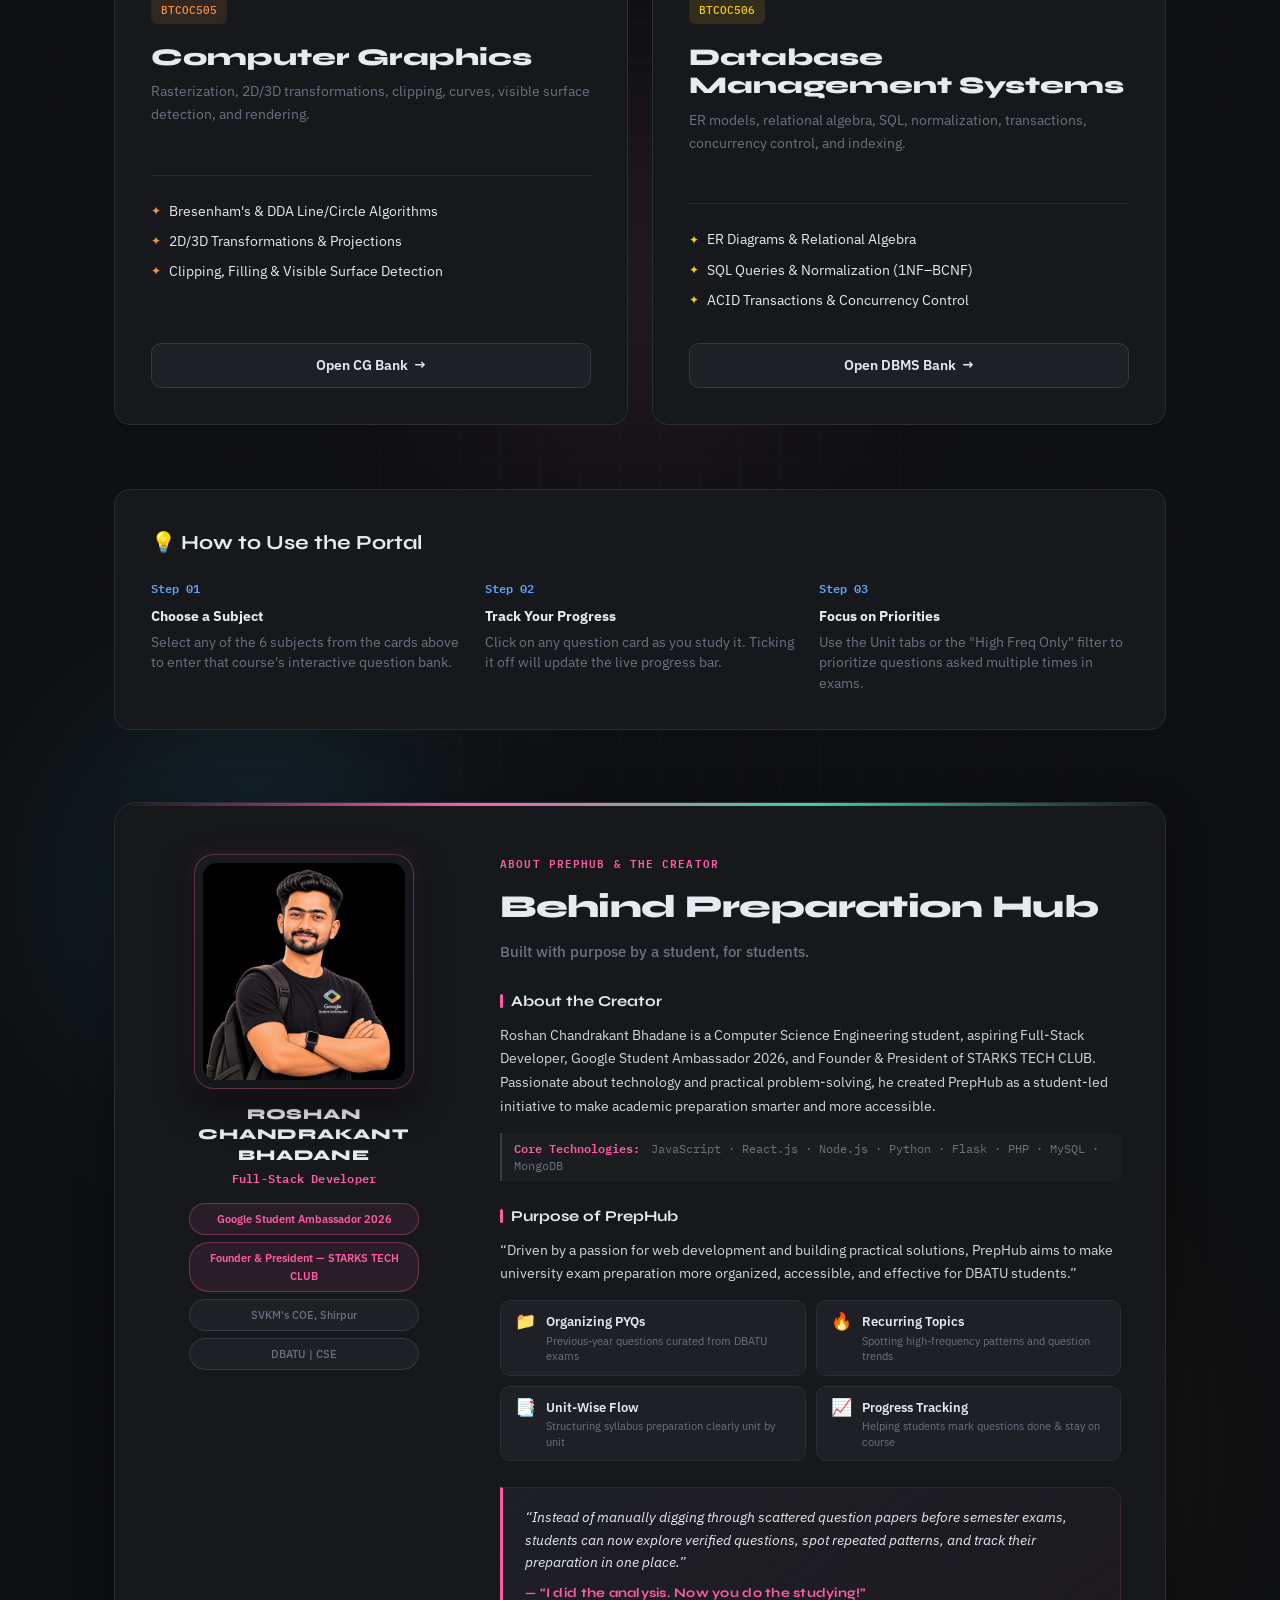
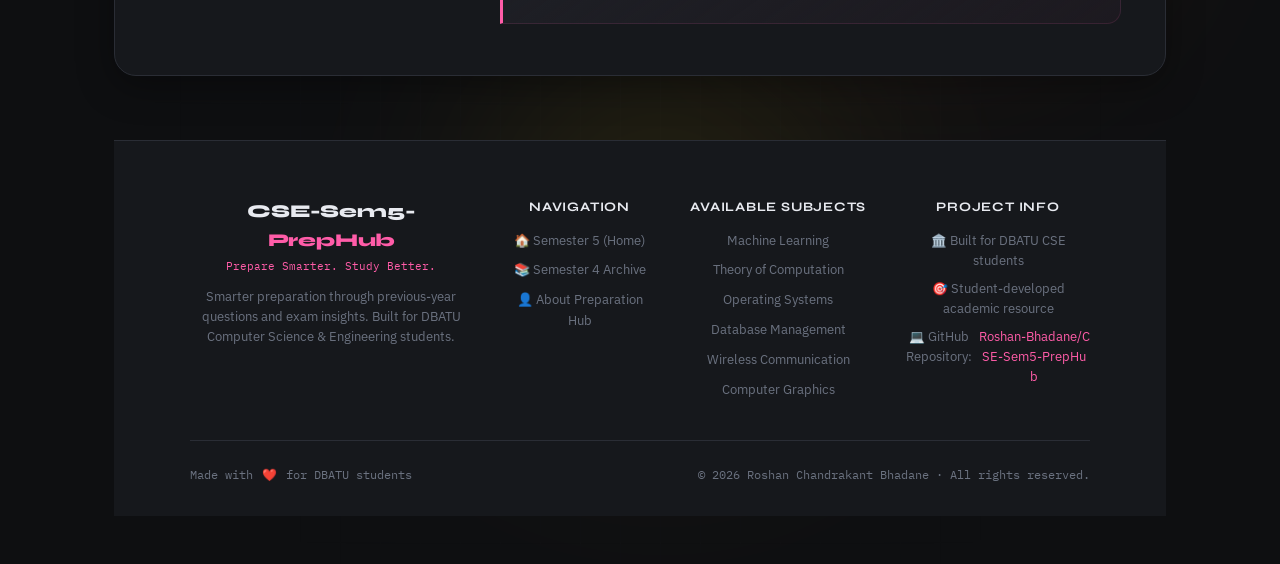
==== commit 9a265220: "Update creator credentials: Founder and President - STARKS TECH CLUB" ====
--- a/index.html
+++ b/index.html
@@ -744,7 +744,7 @@
 
         <div class="about-credentials-badges">
           <span class="cred-badge highlight">Google Student Ambassador 2026</span>
-          <span class="cred-badge highlight">Founder — STARKS TECH CLUB</span>
+          <span class="cred-badge highlight">Founder &amp; President — STARKS TECH CLUB</span>
           <span class="cred-badge">SVKM's COE, Shirpur</span>
           <span class="cred-badge">DBATU | CSE</span>
         </div>
@@ -760,7 +760,7 @@
         <div class="about-block">
           <div class="about-block-title">About the Creator</div>
           <p class="about-text">
-            Roshan Chandrakant Bhadane is a Computer Science Engineering student, aspiring Full-Stack Developer, Google Student Ambassador 2026, and Founder of STARKS TECH CLUB. Passionate about technology and practical problem-solving, he created PrepHub as a student-led initiative to make academic preparation smarter and more accessible.
+            Roshan Chandrakant Bhadane is a Computer Science Engineering student, aspiring Full-Stack Developer, Google Student Ambassador 2026, and Founder &amp; President of STARKS TECH CLUB. Passionate about technology and practical problem-solving, he created PrepHub as a student-led initiative to make academic preparation smarter and more accessible.
           </p>
           <div class="about-tech-line">
             <span class="tech-label">Core Technologies:</span> JavaScript · React.js · Node.js · Python · Flask · PHP · MySQL · MongoDB
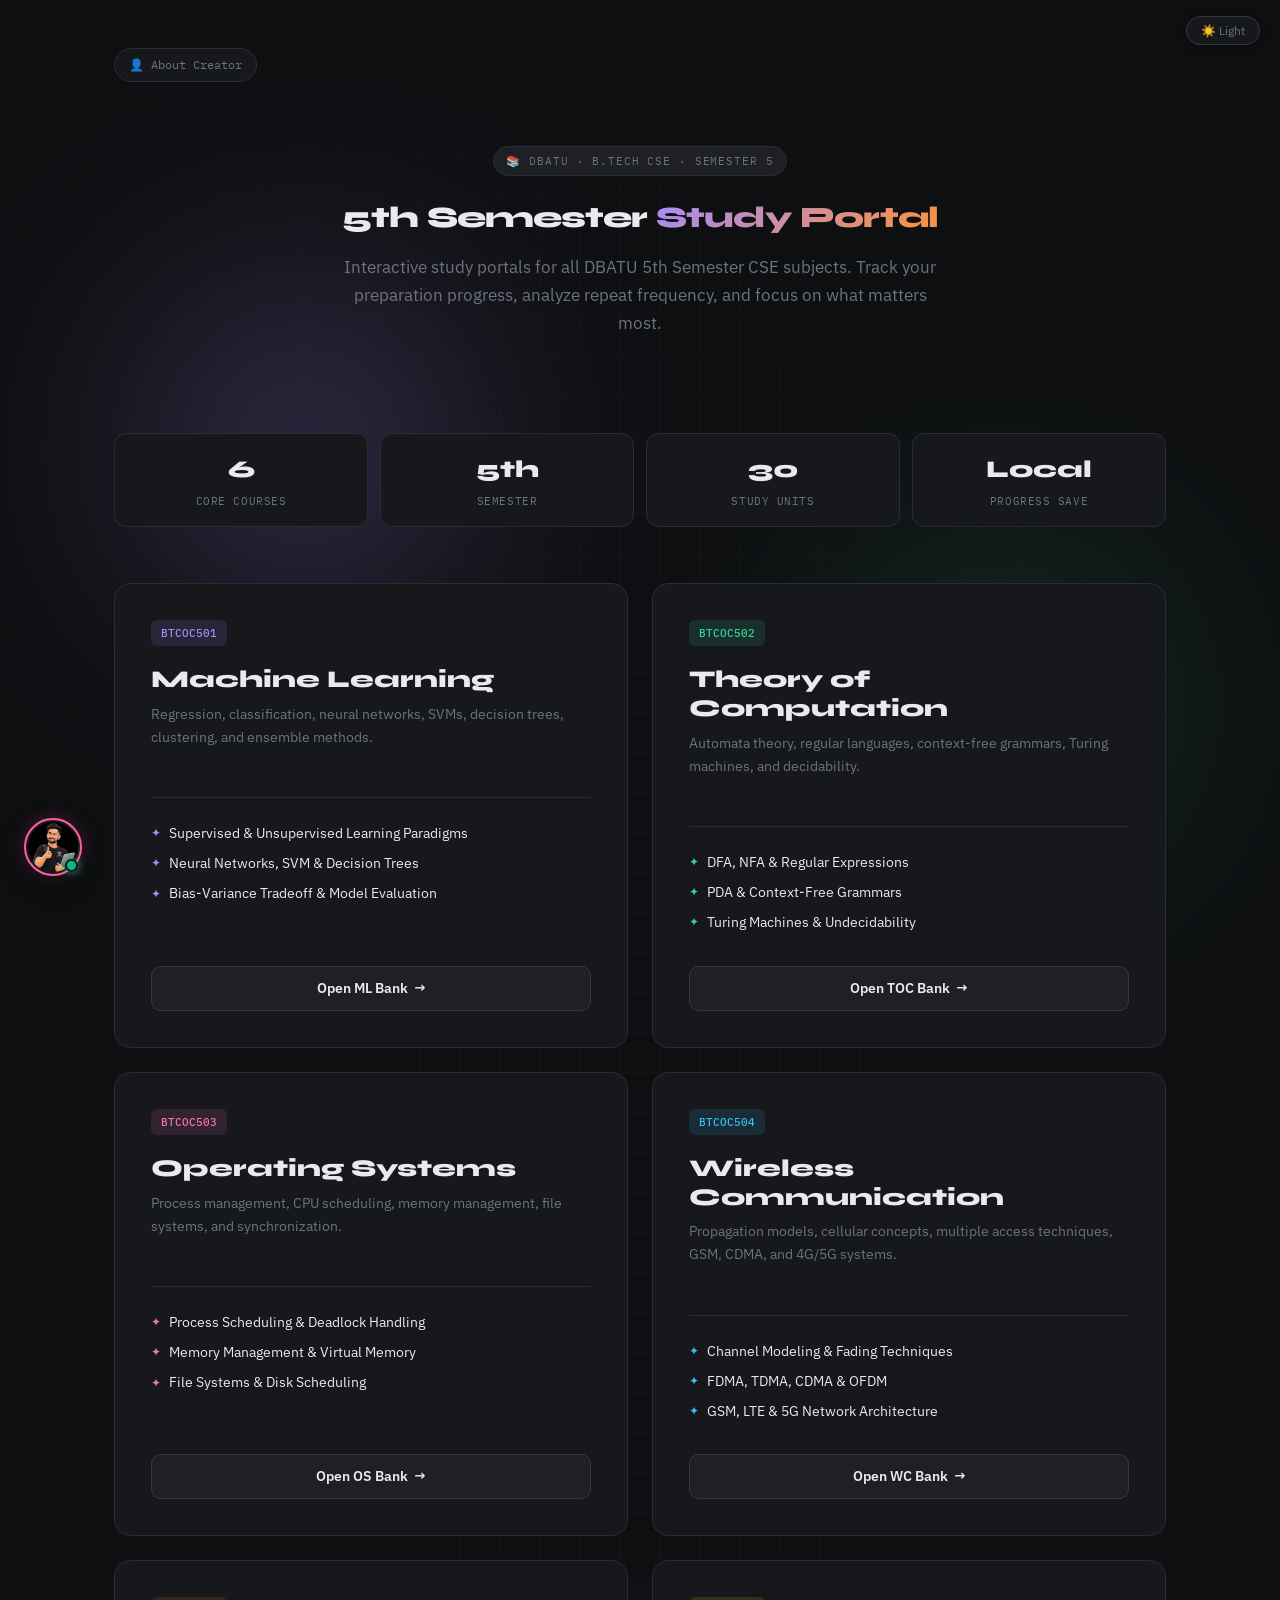
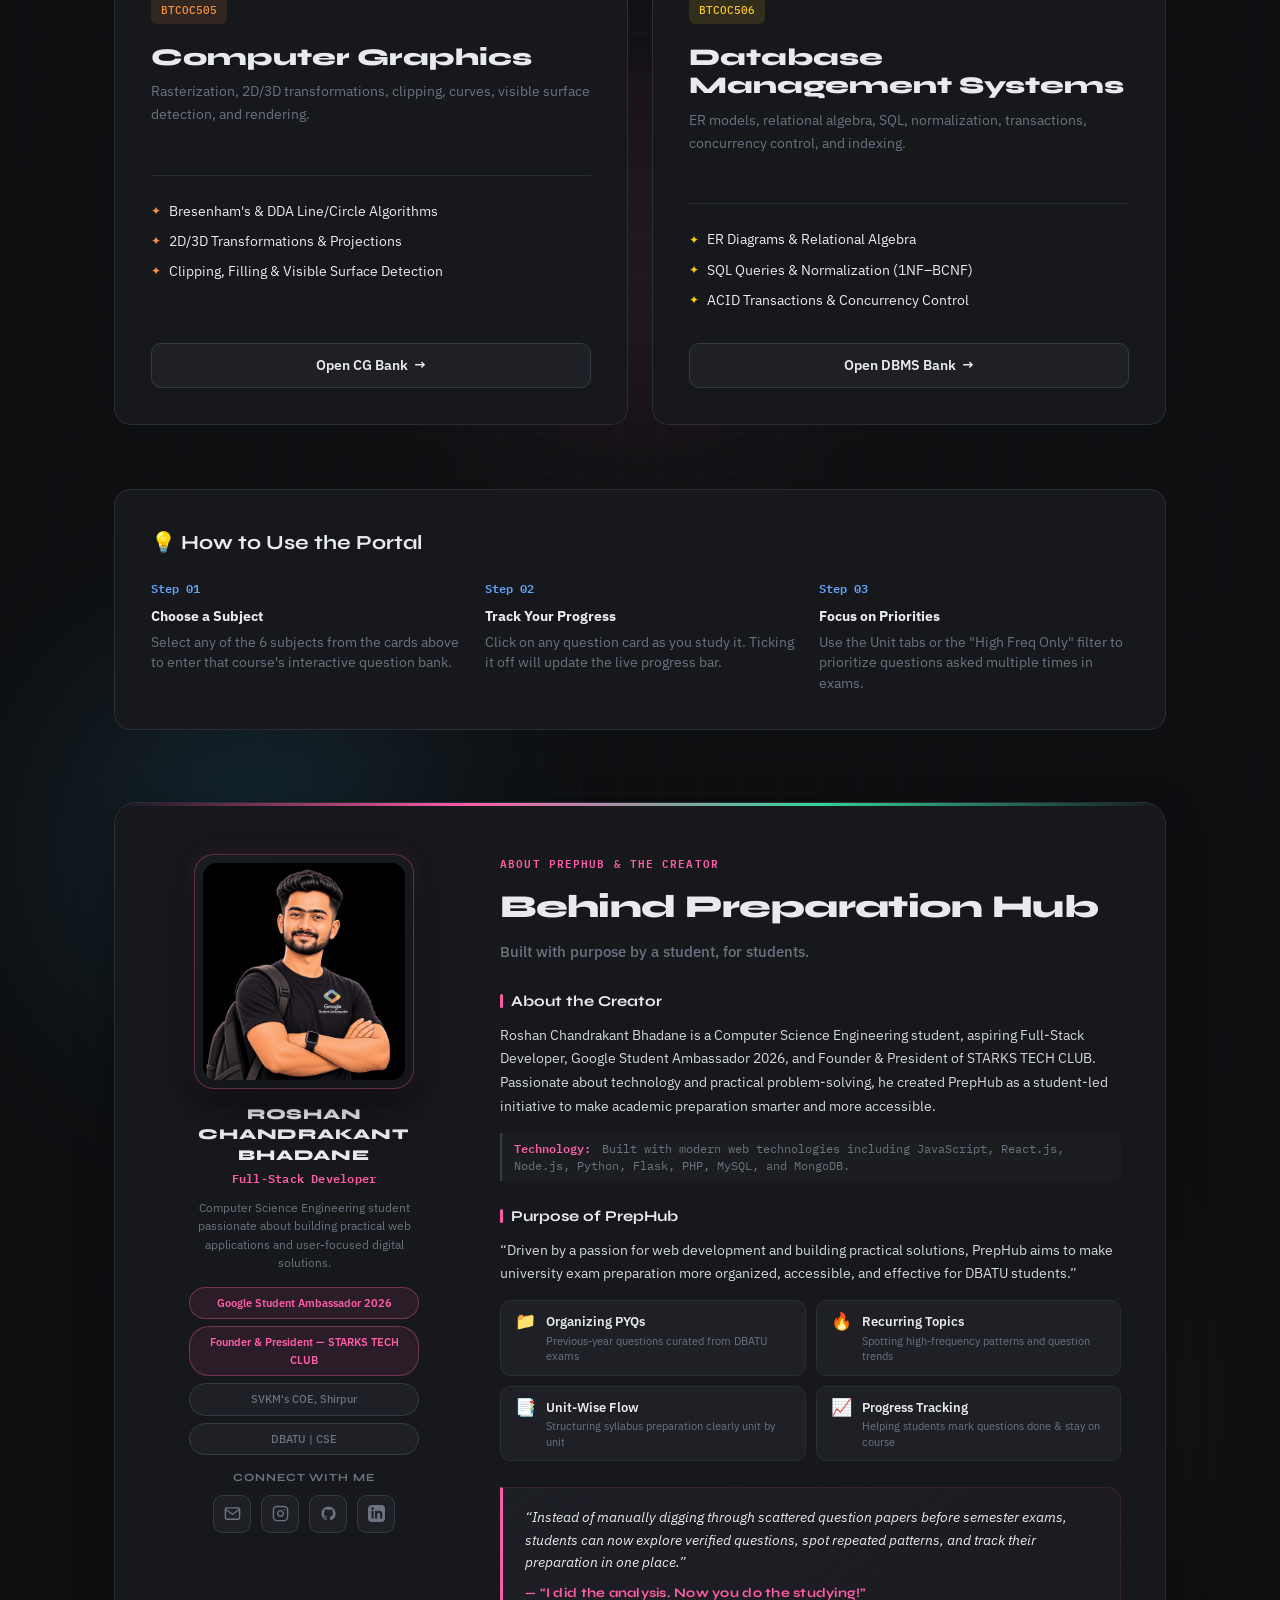
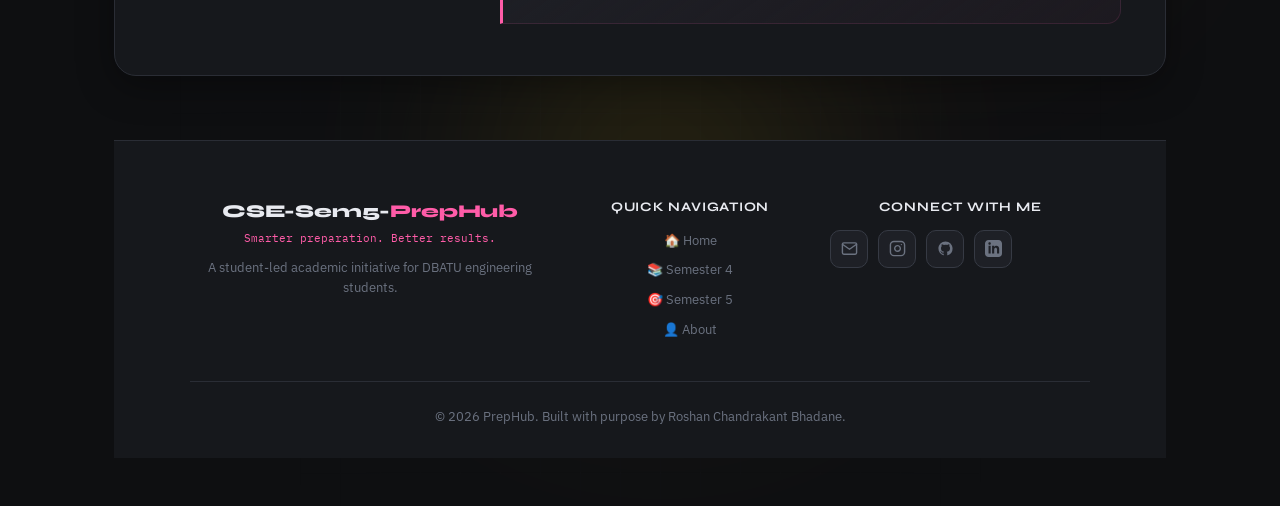
==== commit 71d22305: "Upgrade PrepHub About section and global footer to premium 10/10 design with unified 3-column layout" ====
--- a/index.html
+++ b/index.html
@@ -741,12 +741,44 @@
         </div>
         <div class="about-creator-name">ROSHAN CHANDRAKANT BHADANE</div>
         <div class="about-creator-role">Full-Stack Developer</div>
+        <p class="about-creator-bio">Computer Science Engineering student passionate about building practical web applications and user-focused digital solutions.</p>
 
         <div class="about-credentials-badges">
           <span class="cred-badge highlight">Google Student Ambassador 2026</span>
           <span class="cred-badge highlight">Founder &amp; President — STARKS TECH CLUB</span>
           <span class="cred-badge">SVKM's COE, Shirpur</span>
           <span class="cred-badge">DBATU | CSE</span>
+        </div>
+
+        <!-- Connect with Me -->
+        <div class="about-connect">
+          <div class="about-connect-title">Connect with Me</div>
+          <div class="social-links-row" data-social-group="about">
+            <a href="mailto:bhadaneroshan27@gmail.com" class="social-icon-btn" aria-label="Send Email to Roshan" title="Email: bhadaneroshan27@gmail.com">
+              <svg class="social-svg" viewBox="0 0 24 24" width="18" height="18" fill="none" stroke="currentColor" stroke-width="2" stroke-linecap="round" stroke-linejoin="round" aria-hidden="true">
+                <path d="M4 4h16c1.1 0 2 .9 2 2v12c0 1.1-.9 2-2 2H4c-1.1 0-2-.9-2-2V6c0-1.1.9-2 2-2z"></path>
+                <polyline points="22,6 12,13 2,6"></polyline>
+              </svg>
+            </a>
+            <a href="https://www.instagram.com/roshan_bhadane_27/" target="_blank" rel="noopener noreferrer" class="social-icon-btn" aria-label="Roshan on Instagram" title="Instagram: @roshan_bhadane_27">
+              <svg class="social-svg" viewBox="0 0 24 24" width="18" height="18" fill="none" stroke="currentColor" stroke-width="2" stroke-linecap="round" stroke-linejoin="round" aria-hidden="true">
+                <rect x="2" y="2" width="20" height="20" rx="5" ry="5"></rect>
+                <path d="M16 11.37A4 4 0 1 1 12.63 8 4 4 0 0 1 16 11.37z"></path>
+                <line x1="17.5" y1="6.5" x2="17.51" y2="6.5"></line>
+              </svg>
+            </a>
+            <a href="https://github.com/Roshan-Bhadane" target="_blank" rel="noopener noreferrer" class="social-icon-btn" aria-label="Roshan on GitHub" title="GitHub: @Roshan-Bhadane">
+              <svg class="social-svg" viewBox="0 0 24 24" width="18" height="18" fill="currentColor" aria-hidden="true">
+                <path fill-rule="evenodd" clip-rule="evenodd" d="M12 2C6.477 2 2 6.484 2 12.017c0 4.425 2.865 8.18 6.839 9.504.5.092.682-.217.682-.483 0-.237-.008-.868-.013-1.703-2.782.605-3.369-1.343-3.369-1.343-.454-1.158-1.11-1.466-1.11-1.466-.908-.62.069-.608.069-.608 1.003.07 1.53 1.032 1.53 1.032.892 1.53 2.341 1.088 2.91.832.092-.647.35-1.088.636-1.338-2.22-.253-4.555-1.113-4.555-4.951 0-1.093.39-1.988 1.029-2.688-.103-.253-.446-1.272.098-2.65 0 0 .84-.27 2.75 1.026A9.564 9.564 0 0112 6.844c.85.004 1.705.115 2.504.337 1.909-1.296 2.747-1.027 2.747-1.027.546 1.379.202 2.398.1 2.651.64.7 1.028 1.595 1.028 2.688 0 3.848-2.339 4.695-4.566 4.943.359.309.678.92.678 1.855 0 1.338-.012 2.419-.012 2.747 0 .268.18.58.688.482A10.019 10.019 0 0022 12.017C22 6.484 17.522 2 12 2z"></path>
+              </svg>
+            </a>
+            <!-- Configurable LinkedIn profile URL -->
+            <a href="https://www.linkedin.com/in/roshan-bhadane/" target="_blank" rel="noopener noreferrer" class="social-icon-btn" aria-label="Roshan on LinkedIn" title="LinkedIn: Roshan Bhadane">
+              <svg class="social-svg" viewBox="0 0 24 24" width="18" height="18" fill="currentColor" aria-hidden="true">
+                <path d="M19 0h-14c-2.761 0-5 2.239-5 5v14c0 2.761 2.239 5 5 5h14c2.762 0 5-2.239 5-5v-14c0-2.761-2.238-5-5-5zm-11 19h-3v-11h3v11zm-1.5-12.268c-.966 0-1.75-.79-1.75-1.764s.784-1.764 1.75-1.764 1.75.79 1.75 1.764-.783 1.764-1.75 1.764zm13.5 12.268h-3v-5.604c0-3.368-4-3.113-4 0v5.604h-3v-11h3v1.765c1.396-2.586 7-2.777 7 2.476v6.759z"/>
+              </svg>
+            </a>
+          </div>
         </div>
       </div>
 
@@ -763,7 +795,7 @@
             Roshan Chandrakant Bhadane is a Computer Science Engineering student, aspiring Full-Stack Developer, Google Student Ambassador 2026, and Founder &amp; President of STARKS TECH CLUB. Passionate about technology and practical problem-solving, he created PrepHub as a student-led initiative to make academic preparation smarter and more accessible.
           </p>
           <div class="about-tech-line">
-            <span class="tech-label">Core Technologies:</span> JavaScript · React.js · Node.js · Python · Flask · PHP · MySQL · MongoDB
+            <span class="tech-label">Technology:</span> Built with modern web technologies including JavaScript, React.js, Node.js, Python, Flask, PHP, MySQL, and MongoDB.
           </div>
         </div>
 
@@ -818,61 +850,66 @@
 
   <!-- ─── UNIFIED WEBSITE FOOTER ─── -->
   <footer class="site-footer">
-  <div class="footer-inner">
-    <div class="footer-grid">
-      <!-- Column 1: Branding -->
-      <div class="footer-col">
-        <div class="footer-brand-title">CSE-Sem5-<span>PrepHub</span></div>
-        <span class="footer-tagline">Prepare Smarter. Study Better.</span>
-        <p class="footer-desc">
-          Smarter preparation through previous-year questions and exam insights. Built for DBATU Computer Science &amp; Engineering students.
-        </p>
-      </div>
-
-      <!-- Column 2: Quick Navigation -->
-      <div class="footer-col">
-        <h4 class="footer-col-title">Navigation</h4>
-        <ul class="footer-links">
-          <li><a href="index.html">🏠 Semester 5 (Home)</a></li>
-          <li><a href="sem4index.html">📚 Semester 4 Archive</a></li>
-          <li><a href="index.html#about">👤 About Preparation Hub</a></li>
-        </ul>
-      </div>
-
-      <!-- Column 3: Subjects -->
-      <div class="footer-col">
-        <h4 class="footer-col-title">Available Subjects</h4>
-        <ul class="footer-links">
-          <li><a href="ml.html">Machine Learning</a></li>
-          <li><a href="toc.html">Theory of Computation</a></li>
-          <li><a href="os.html">Operating Systems</a></li>
-          <li><a href="dbms.html">Database Management</a></li>
-          <li><a href="wc.html">Wireless Communication</a></li>
-          <li><a href="cg.html">Computer Graphics</a></li>
-        </ul>
-      </div>
-
-      <!-- Column 4: Project Information -->
-      <div class="footer-col">
-        <h4 class="footer-col-title">Project Info</h4>
-        <ul class="footer-info-list">
-          <li>🏛️ Built for DBATU CSE students</li>
-          <li>🎯 Student-developed academic resource</li>
-          <li>
-            💻 GitHub Repository:<br>
-            <a href="https://github.com/Roshan-Bhadane/CSE-Sem5-PrepHub" target="_blank" rel="noopener noreferrer">Roshan-Bhadane/CSE-Sem5-PrepHub</a>
-          </li>
-        </ul>
+    <div class="footer-inner">
+      <div class="footer-grid">
+        <!-- Left: PrepHub Identity -->
+        <div class="footer-col footer-col-brand">
+          <div class="footer-brand-title">CSE-Sem5-<span>PrepHub</span></div>
+          <span class="footer-tagline">Smarter preparation. Better results.</span>
+          <p class="footer-desc">
+            A student-led academic initiative for DBATU engineering students.
+          </p>
+        </div>
+
+        <!-- Center: Quick Navigation -->
+        <div class="footer-col footer-col-nav">
+          <h4 class="footer-col-title">Quick Navigation</h4>
+          <ul class="footer-links">
+            <li><a href="index.html">🏠 Home</a></li>
+            <li><a href="sem4index.html">📚 Semester 4</a></li>
+            <li><a href="index.html">🎯 Semester 5</a></li>
+            <li><a href="index.html#about">👤 About</a></li>
+          </ul>
+        </div>
+
+        <!-- Right: Connect with Me -->
+        <div class="footer-col footer-col-connect">
+          <h4 class="footer-col-title">Connect with Me</h4>
+          <div class="social-links-row" data-social-group="footer">
+            <a href="mailto:bhadaneroshan27@gmail.com" class="social-icon-btn" aria-label="Send Email to Roshan" title="Email: bhadaneroshan27@gmail.com">
+              <svg class="social-svg" viewBox="0 0 24 24" width="18" height="18" fill="none" stroke="currentColor" stroke-width="2" stroke-linecap="round" stroke-linejoin="round" aria-hidden="true">
+                <path d="M4 4h16c1.1 0 2 .9 2 2v12c0 1.1-.9 2-2 2H4c-1.1 0-2-.9-2-2V6c0-1.1.9-2 2-2z"></path>
+                <polyline points="22,6 12,13 2,6"></polyline>
+              </svg>
+            </a>
+            <a href="https://www.instagram.com/roshan_bhadane_27/" target="_blank" rel="noopener noreferrer" class="social-icon-btn" aria-label="Roshan on Instagram" title="Instagram: @roshan_bhadane_27">
+              <svg class="social-svg" viewBox="0 0 24 24" width="18" height="18" fill="none" stroke="currentColor" stroke-width="2" stroke-linecap="round" stroke-linejoin="round" aria-hidden="true">
+                <rect x="2" y="2" width="20" height="20" rx="5" ry="5"></rect>
+                <path d="M16 11.37A4 4 0 1 1 12.63 8 4 4 0 0 1 16 11.37z"></path>
+                <line x1="17.5" y1="6.5" x2="17.51" y2="6.5"></line>
+              </svg>
+            </a>
+            <a href="https://github.com/Roshan-Bhadane" target="_blank" rel="noopener noreferrer" class="social-icon-btn" aria-label="Roshan on GitHub" title="GitHub: @Roshan-Bhadane">
+              <svg class="social-svg" viewBox="0 0 24 24" width="18" height="18" fill="currentColor" aria-hidden="true">
+                <path fill-rule="evenodd" clip-rule="evenodd" d="M12 2C6.477 2 2 6.484 2 12.017c0 4.425 2.865 8.18 6.839 9.504.5.092.682-.217.682-.483 0-.237-.008-.868-.013-1.703-2.782.605-3.369-1.343-3.369-1.343-.454-1.158-1.11-1.466-1.11-1.466-.908-.62.069-.608.069-.608 1.003.07 1.53 1.032 1.53 1.032.892 1.53 2.341 1.088 2.91.832.092-.647.35-1.088.636-1.338-2.22-.253-4.555-1.113-4.555-4.951 0-1.093.39-1.988 1.029-2.688-.103-.253-.446-1.272.098-2.65 0 0 .84-.27 2.75 1.026A9.564 9.564 0 0112 6.844c.85.004 1.705.115 2.504.337 1.909-1.296 2.747-1.027 2.747-1.027.546 1.379.202 2.398.1 2.651.64.7 1.028 1.595 1.028 2.688 0 3.848-2.339 4.695-4.566 4.943.359.309.678.92.678 1.855 0 1.338-.012 2.419-.012 2.747 0 .268.18.58.688.482A10.019 10.019 0 0022 12.017C22 6.484 17.522 2 12 2z"></path>
+              </svg>
+            </a>
+            <!-- Configurable LinkedIn profile URL -->
+            <a href="https://www.linkedin.com/in/roshan-bhadane/" target="_blank" rel="noopener noreferrer" class="social-icon-btn" aria-label="Roshan on LinkedIn" title="LinkedIn: Roshan Bhadane">
+              <svg class="social-svg" viewBox="0 0 24 24" width="18" height="18" fill="currentColor" aria-hidden="true">
+                <path d="M19 0h-14c-2.761 0-5 2.239-5 5v14c0 2.761 2.239 5 5 5h14c2.762 0 5-2.239 5-5v-14c0-2.761-2.238-5-5-5zm-11 19h-3v-11h3v11zm-1.5-12.268c-.966 0-1.75-.79-1.75-1.764s.784-1.764 1.75-1.764 1.75.79 1.75 1.764-.783 1.764-1.75 1.764zm13.5 12.268h-3v-5.604c0-3.368-4-3.113-4 0v5.604h-3v-11h3v1.765c1.396-2.586 7-2.777 7 2.476v6.759z"/>
+              </svg>
+            </a>
+          </div>
+        </div>
+      </div>
+
+      <!-- Bottom Bar -->
+      <div class="footer-bottom">
+        <div>&copy; <span class="copyright-year">2026</span> PrepHub. Built with purpose by Roshan Chandrakant Bhadane.</div>
       </div>
     </div>
-
-    <!-- Bottom Bar -->
-    <div class="footer-bottom">
-      <div>Made with <span class="footer-heart">❤️</span> for DBATU students</div>
-      <div>&copy; <span class="copyright-year">2026</span> Roshan Chandrakant Bhadane &middot; All rights reserved.</div>
-    </div>
-  </div>
-</footer>
+  </footer>
 </div>
 
 <script>
--- a/assets/css/branding.css
+++ b/assets/css/branding.css
@@ -613,6 +613,79 @@
   font-weight: 600;
 }
 
+.about-creator-bio {
+  font-size: 12px;
+  line-height: 1.55;
+  color: var(--muted, #9ca3af);
+  margin-top: 10px;
+  max-width: 230px;
+  text-align: center;
+}
+
+.about-connect {
+  margin-top: 14px;
+  width: 100%;
+  max-width: 230px;
+  display: flex;
+  flex-direction: column;
+  align-items: center;
+  gap: 8px;
+}
+
+.about-connect-title {
+  font-family: 'Syne', sans-serif;
+  font-size: 11px;
+  font-weight: 700;
+  letter-spacing: 0.08em;
+  text-transform: uppercase;
+  color: var(--muted, #9ca3af);
+}
+
+.social-links-row {
+  display: flex;
+  align-items: center;
+  justify-content: center;
+  gap: 10px;
+}
+
+.social-icon-btn {
+  width: 38px;
+  height: 38px;
+  border-radius: 10px;
+  background: var(--surface2, #1e2026);
+  border: 1px solid var(--border2, #363a44);
+  color: var(--muted, #9ca3af);
+  display: inline-flex;
+  align-items: center;
+  justify-content: center;
+  text-decoration: none;
+  transition: all 0.2s cubic-bezier(0.16, 1, 0.3, 1);
+}
+
+.social-icon-btn:hover {
+  border-color: var(--prephub-pink);
+  color: var(--prephub-pink);
+  background: rgba(255, 92, 168, 0.08);
+  transform: translateY(-2px);
+  box-shadow: 0 4px 14px rgba(255, 92, 168, 0.2);
+}
+
+.social-icon-btn:focus-visible {
+  outline: 2px solid var(--prephub-pink);
+  outline-offset: 2px;
+}
+
+.social-svg {
+  width: 17px;
+  height: 17px;
+  display: block;
+  transition: transform 0.2s ease;
+}
+
+.social-icon-btn:hover .social-svg {
+  transform: scale(1.08);
+}
+
 .about-content-column {
   display: flex;
   flex-direction: column;
@@ -792,9 +865,14 @@
 
 .footer-grid {
   display: grid;
-  grid-template-columns: 2fr 1fr 1.3fr 1.3fr;
-  gap: 2.25rem;
+  grid-template-columns: 1.8fr 1fr 1.3fr;
+  gap: 2.5rem;
   margin-bottom: 2.5rem;
+}
+
+.footer-col-connect .social-links-row {
+  justify-content: flex-start;
+  margin-top: 10px;
 }
 
 .footer-col-title {
@@ -859,49 +937,16 @@
   transform: translateX(2px);
 }
 
-.footer-info-list {
-  list-style: none;
-  padding: 0;
-  margin: 0;
-  display: flex;
-  flex-direction: column;
-  gap: 8px;
-  font-size: 12.5px;
-}
-
-.footer-info-list li {
-  display: flex;
-  align-items: flex-start;
-  gap: 6px;
-}
-
-.footer-info-list a {
-  color: var(--prephub-pink);
-  text-decoration: none;
-  word-break: break-all;
-}
-
-.footer-info-list a:hover {
-  text-decoration: underline;
-}
-
 .footer-bottom {
   border-top: 1px solid var(--border, #2a2d35);
   padding-top: 1.5rem;
   display: flex;
   align-items: center;
-  justify-content: space-between;
-  flex-wrap: wrap;
-  gap: 12px;
-  font-size: 12px;
+  justify-content: center;
+  text-align: center;
+  font-size: 12.5px;
   color: var(--muted, #6b7280);
-  font-family: 'IBM Plex Mono', monospace;
-}
-
-.footer-heart {
-  color: var(--prephub-pink);
-  display: inline-block;
-  margin: 0 2px;
+  font-family: 'IBM Plex Sans', -apple-system, sans-serif;
 }
 
 /* ═══════════════════════════════════════════════════════════════════
@@ -1010,6 +1055,27 @@
   color: #1f2937;
 }
 
+html.light .about-creator-bio {
+  color: #6b7280;
+}
+
+html.light .about-connect-title {
+  color: #6b7280;
+}
+
+html.light .social-icon-btn {
+  background: #f4f6fb;
+  border-color: rgba(0, 0, 0, 0.1);
+  color: #4b5563;
+}
+
+html.light .social-icon-btn:hover {
+  background: rgba(255, 92, 168, 0.08);
+  border-color: var(--prephub-pink);
+  color: var(--prephub-pink);
+  box-shadow: 0 4px 14px rgba(255, 92, 168, 0.18);
+}
+
 html.light .site-footer {
   background: #ffffff;
   border-top-color: rgba(0, 0, 0, 0.08);
@@ -1017,6 +1083,7 @@
 
 html.light .footer-bottom {
   border-top-color: rgba(0, 0, 0, 0.08);
+  color: #6b7280;
 }
 
 /* ═══════════════════════════════════════════════════════════════════
@@ -1025,8 +1092,11 @@
 
 @media (max-width: 820px) {
   .footer-grid {
-    grid-template-columns: repeat(2, 1fr);
+    grid-template-columns: 1fr 1fr;
     gap: 2rem;
+  }
+  .footer-col-connect {
+    grid-column: span 2;
   }
 }
 
@@ -1106,6 +1176,10 @@
   .footer-grid {
     grid-template-columns: 1fr;
     gap: 1.75rem;
+  }
+
+  .footer-col-connect {
+    grid-column: span 1;
   }
 
   .footer-bottom {
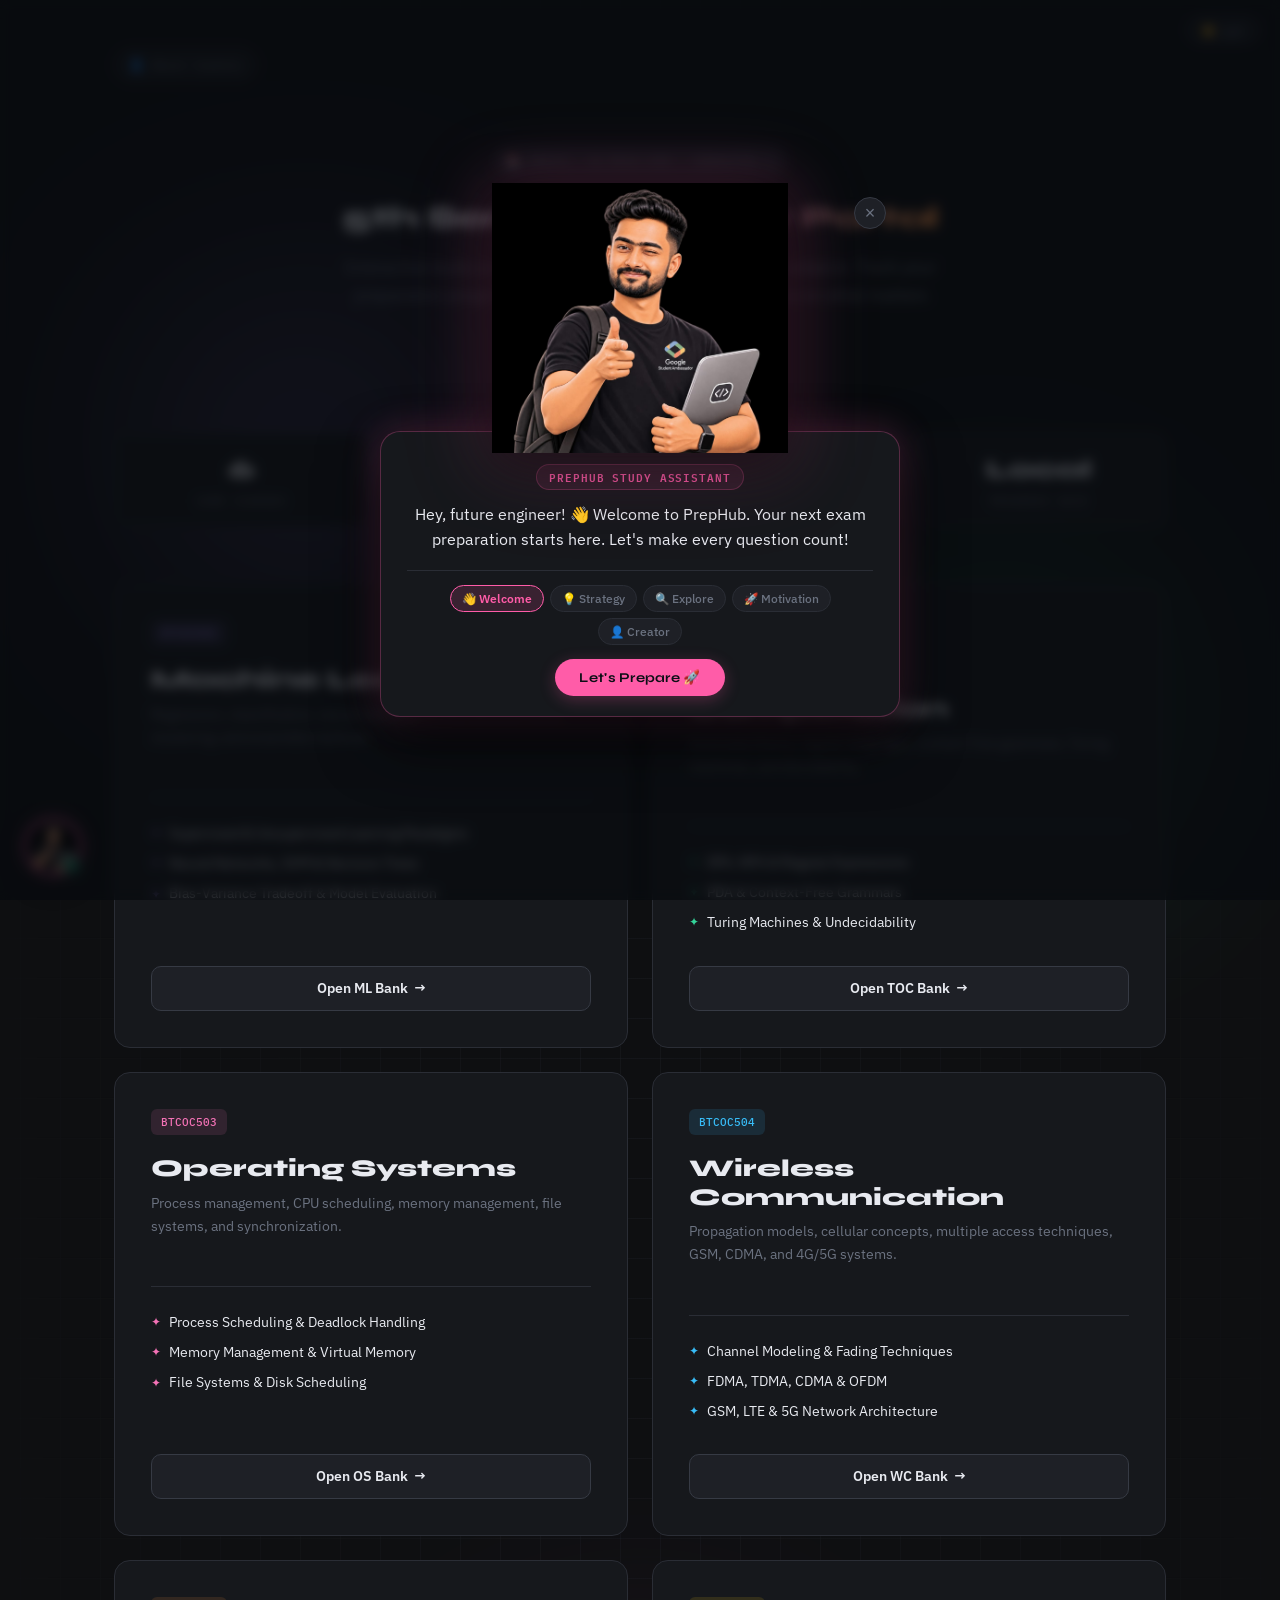
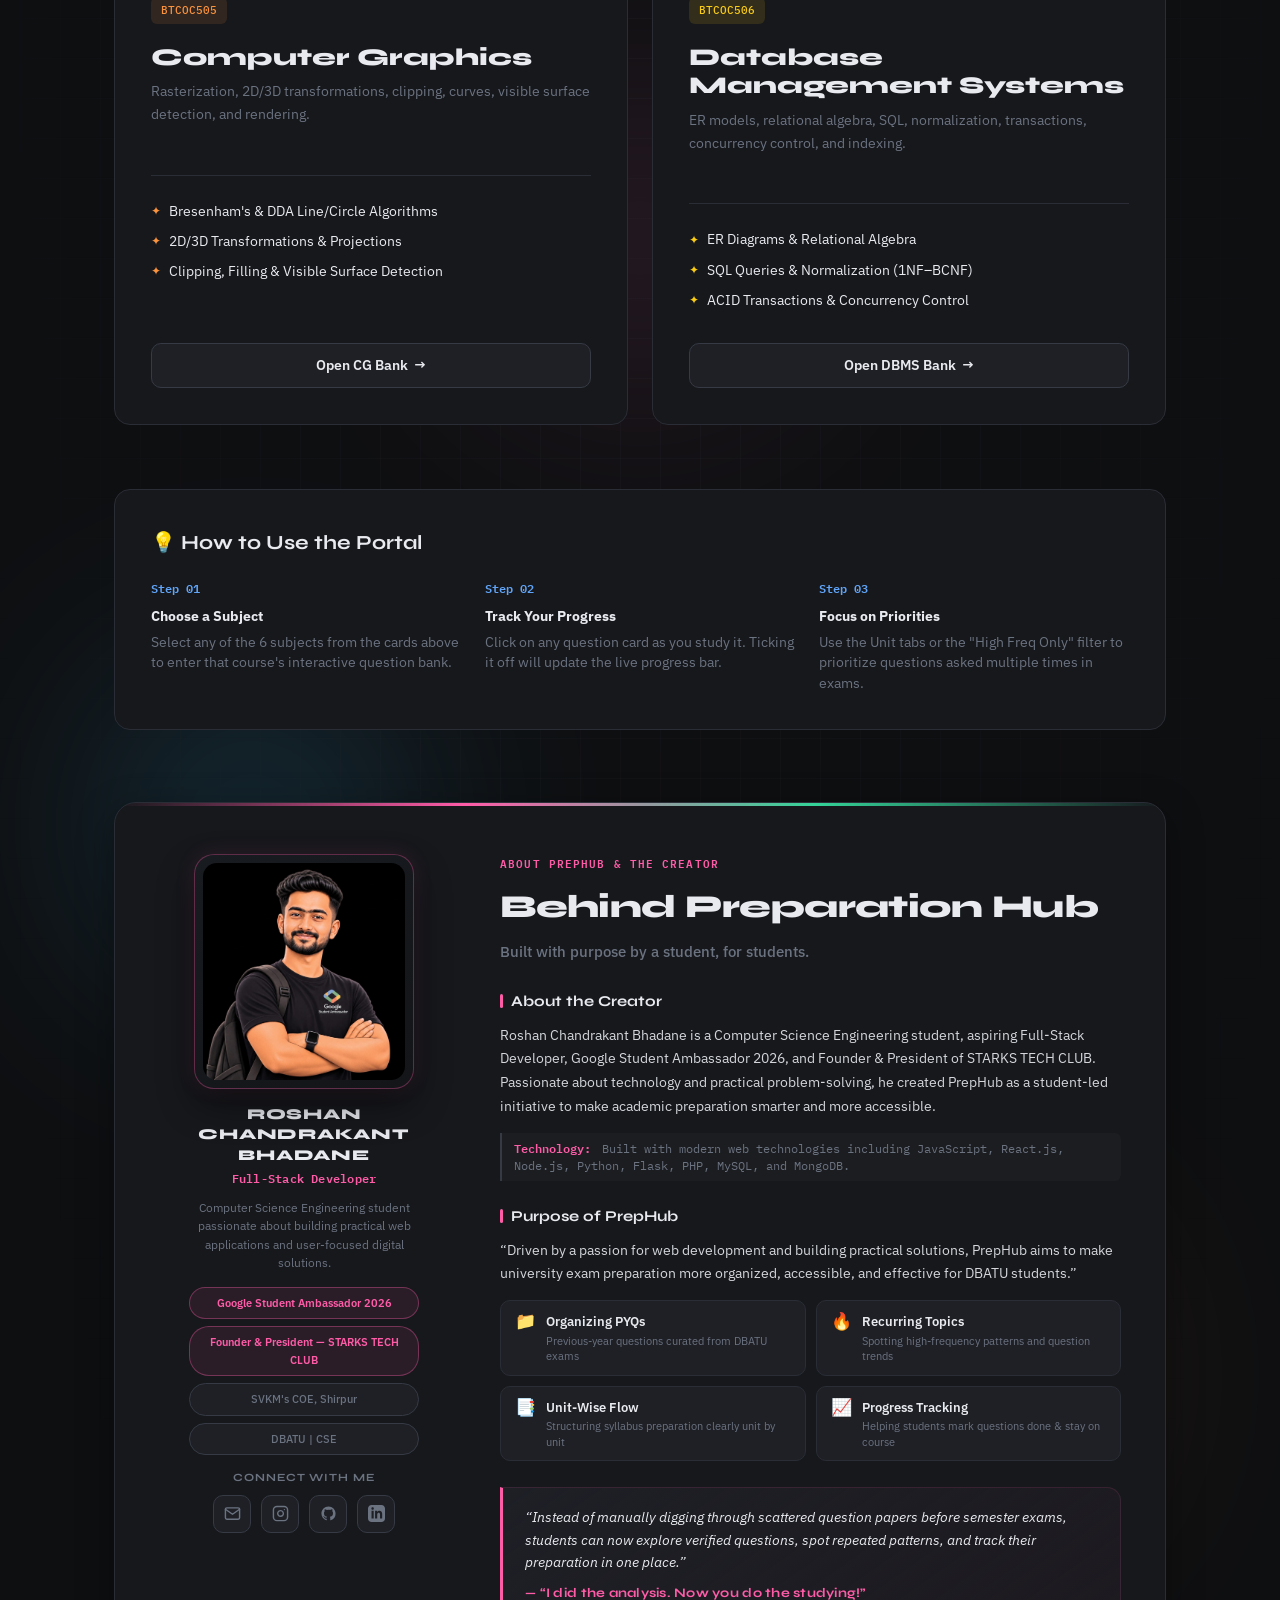
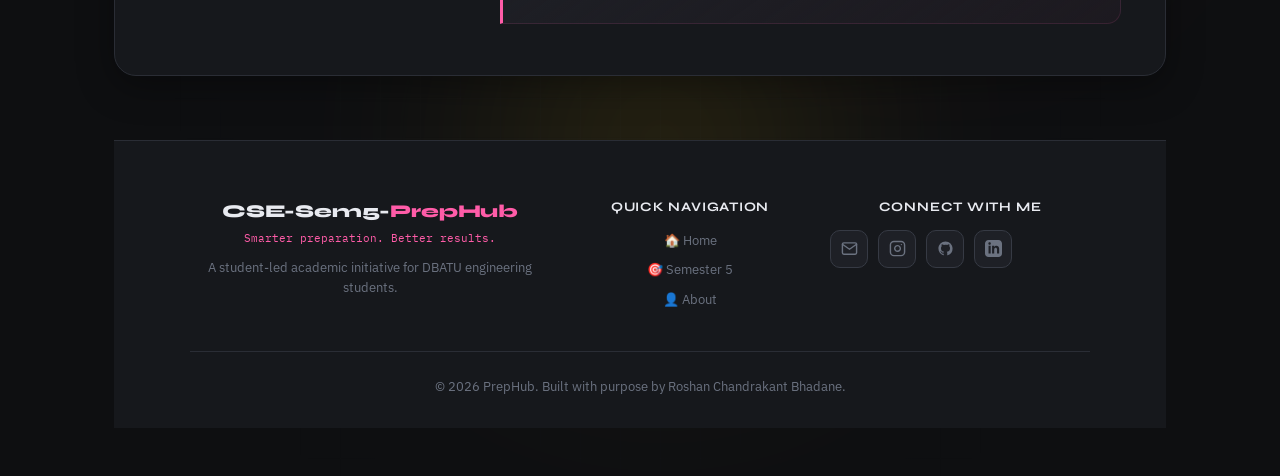
==== commit 55026658: "Completely remove Semester 4 integration, delete sem4index.html, and clean navigation across all pag" ====
--- a/index.html
+++ b/index.html
@@ -866,7 +866,6 @@
           <h4 class="footer-col-title">Quick Navigation</h4>
           <ul class="footer-links">
             <li><a href="index.html">🏠 Home</a></li>
-            <li><a href="sem4index.html">📚 Semester 4</a></li>
             <li><a href="index.html">🎯 Semester 5</a></li>
             <li><a href="index.html#about">👤 About</a></li>
           </ul>
